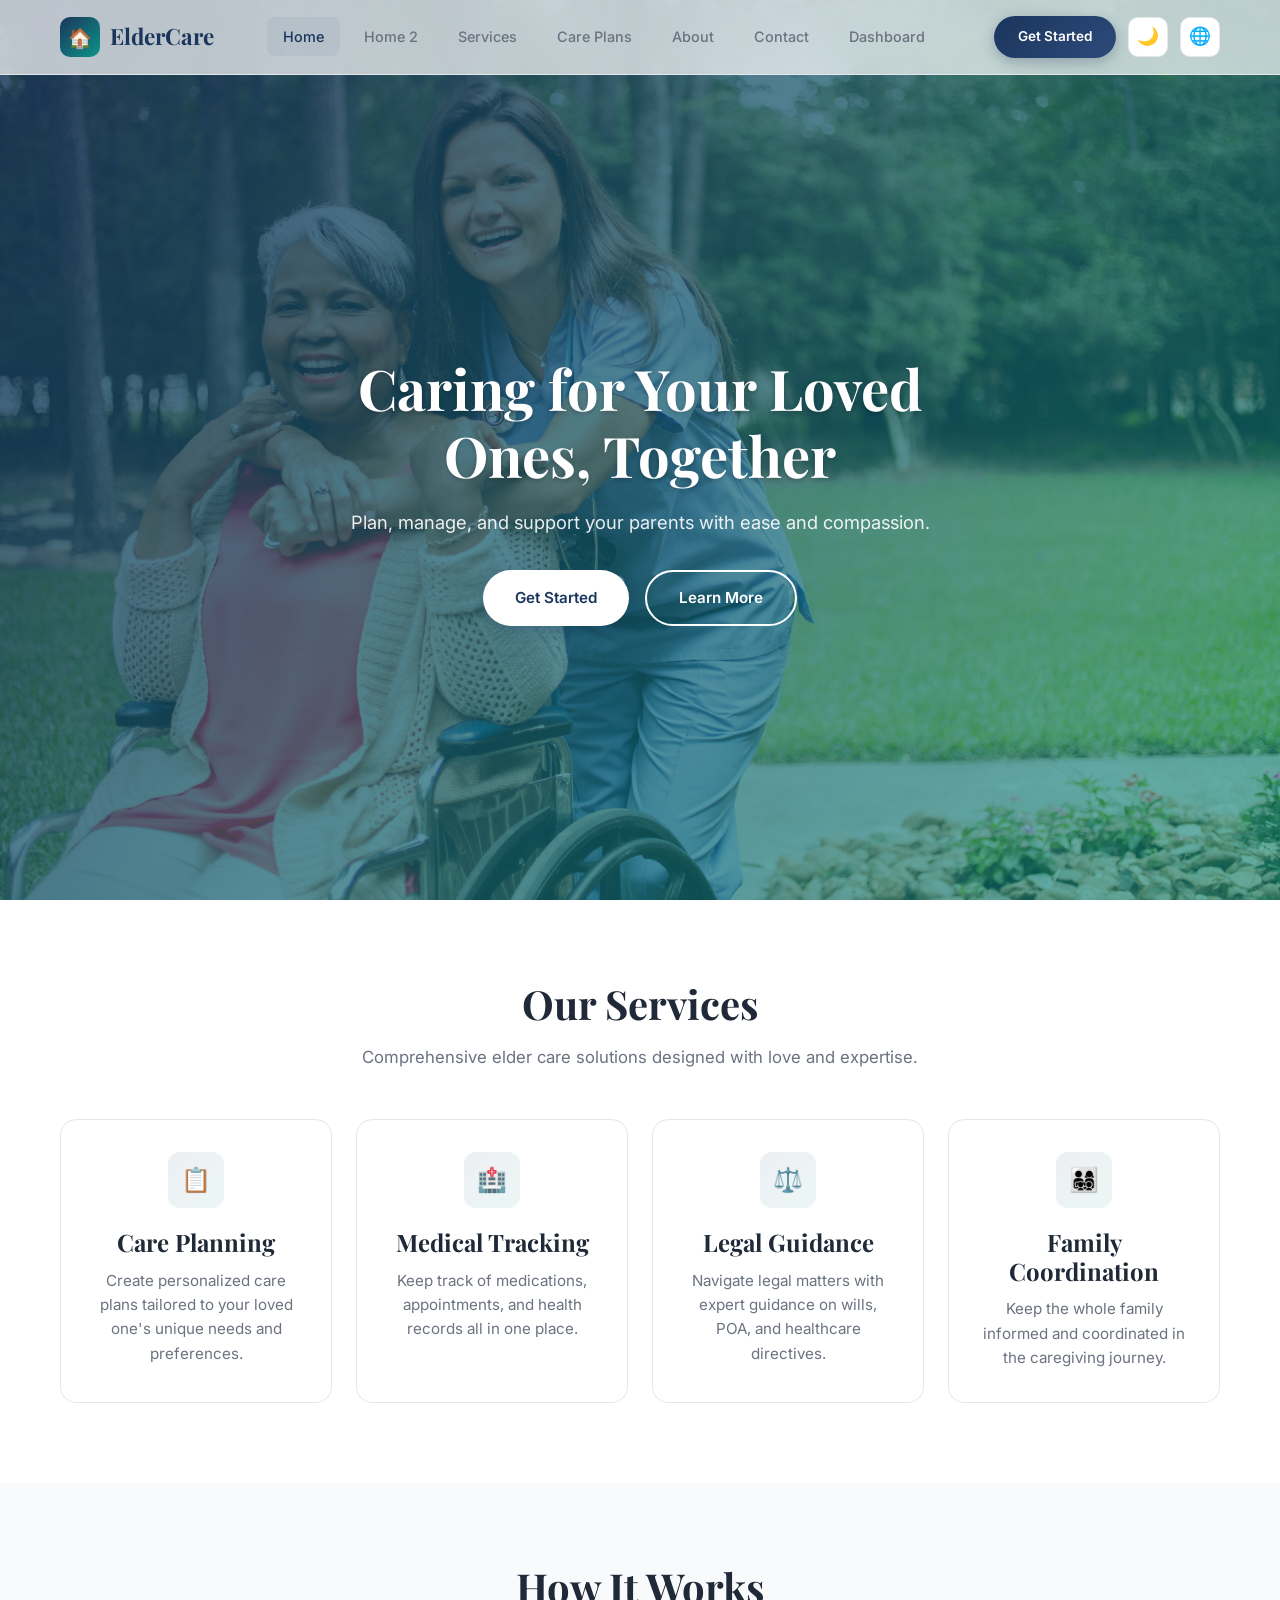
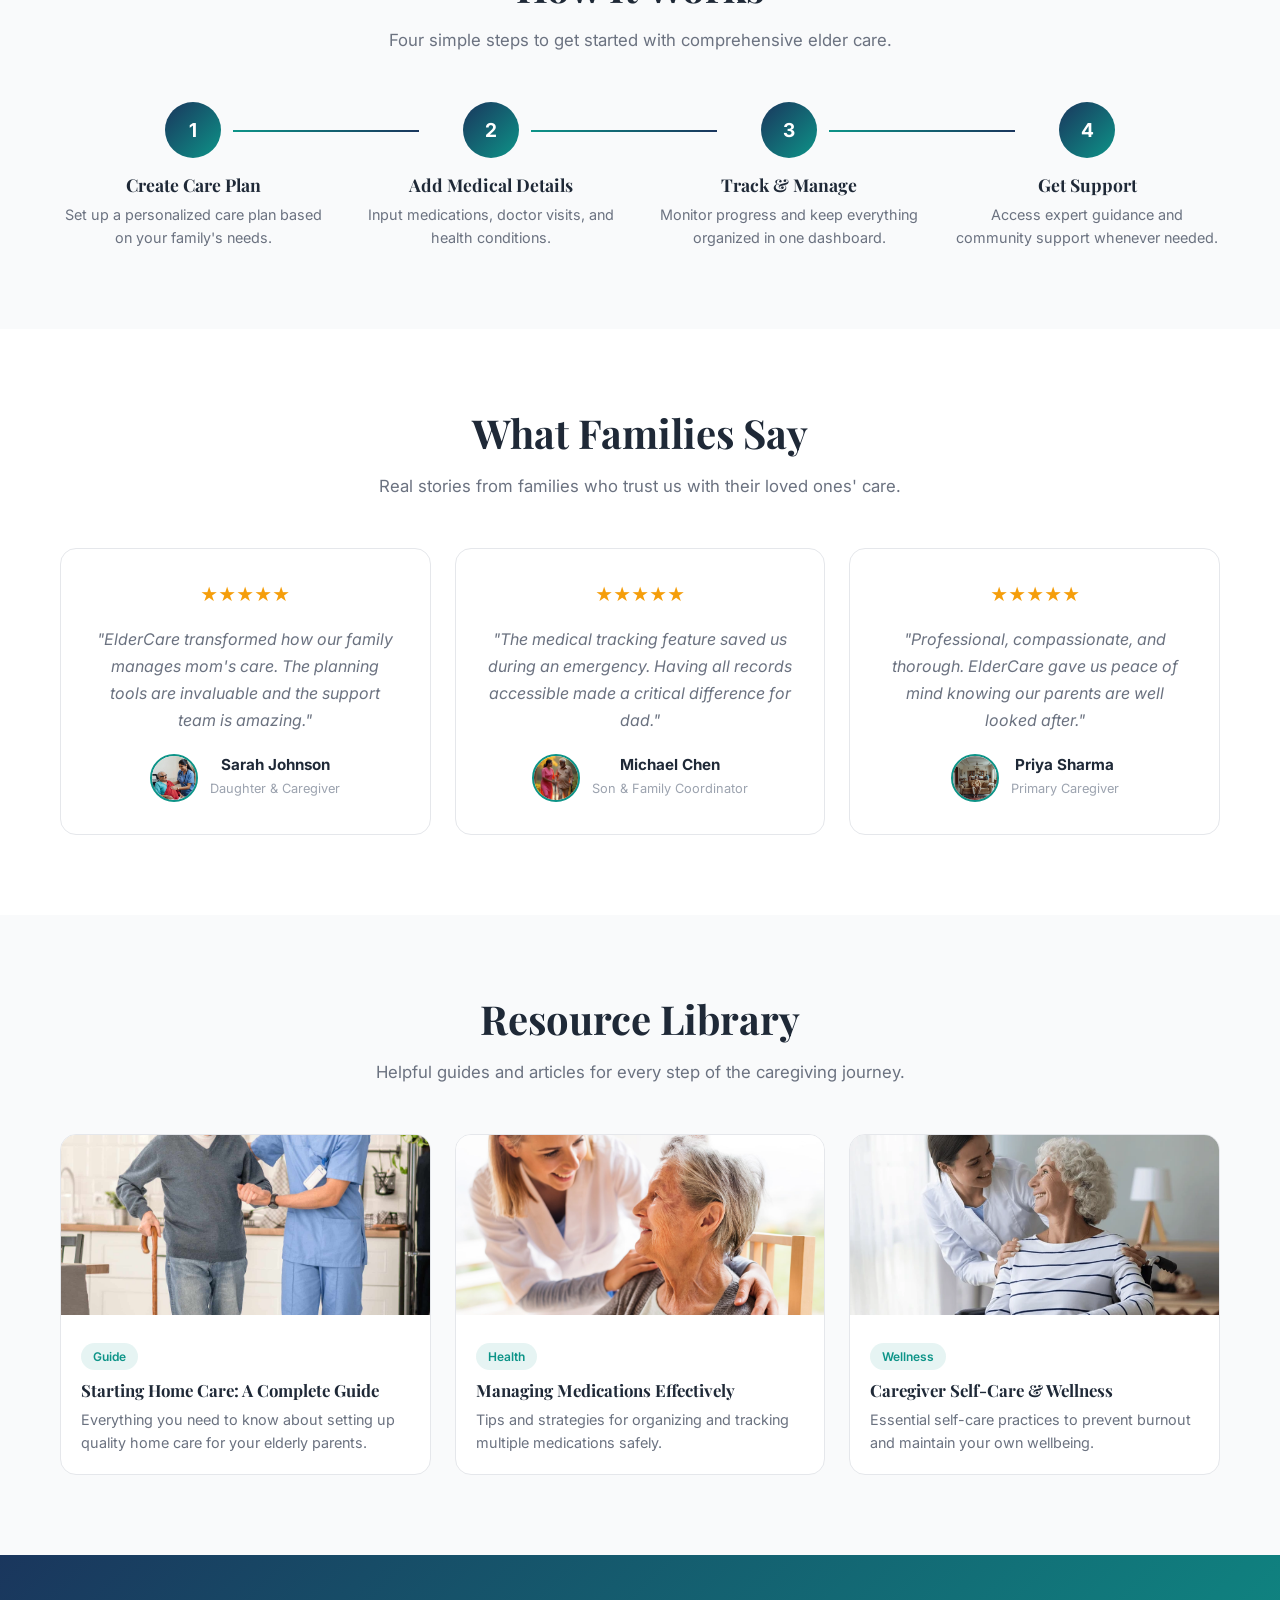
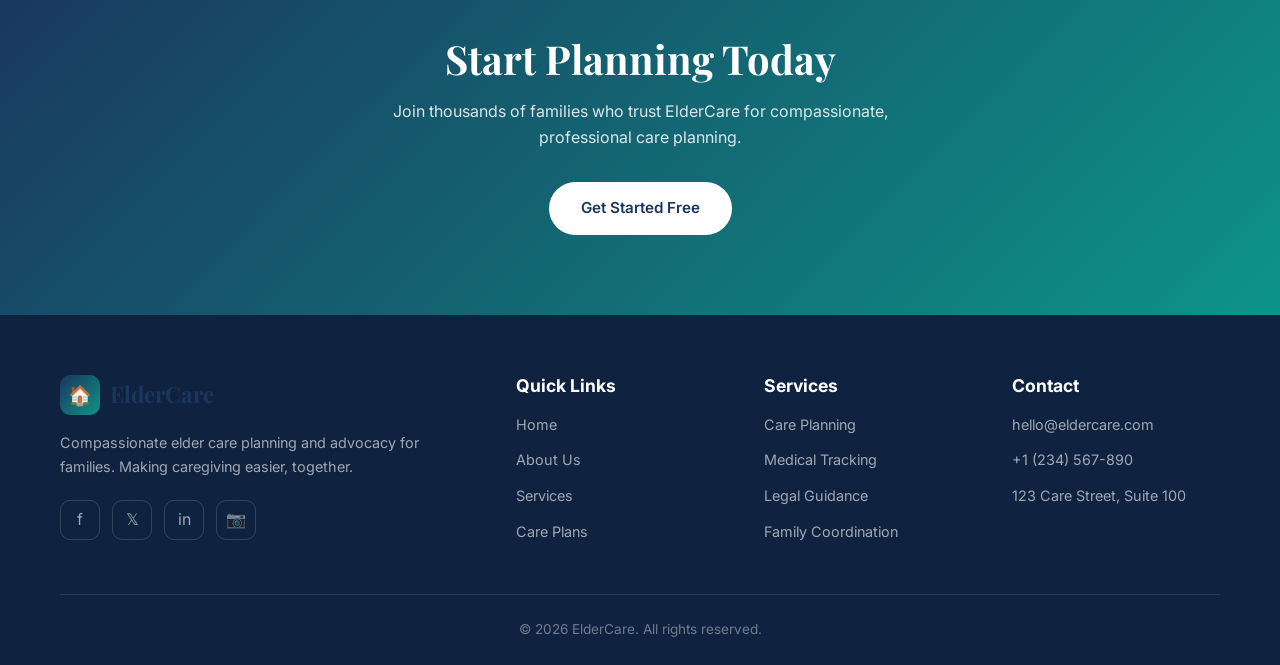
==== index.html @ c00abb9f "first commit" ====
<!DOCTYPE html>
<html lang="en" data-theme="light" dir="ltr">
<head>
  <meta charset="UTF-8">
  <meta name="viewport" content="width=device-width, initial-scale=1.0">
  <meta name="description" content="Elder Care Planning & Advocacy Service - Plan, manage, and support your parents with ease and compassion.">
  <title>Elder Care - Home</title>
  <link rel="stylesheet" href="styles.css">
  <link rel="icon" type="image/png" href="favicon.png">
</head>
<body>

  <!-- HEADER -->
  <header class="header" id="header">
    <div class="container">
      <a href="index.html" class="logo">
        <div class="logo-icon">🏠</div>
        ElderCare
      </a>
      <nav class="nav" id="nav">
        <a href="index.html" class="active">Home</a>
        <a href="home2.html">Home 2</a>
        <a href="services.html">Services</a>
        <a href="care-plans.html">Care Plans</a>
        <a href="about.html">About</a>
        <a href="contact.html">Contact</a>
        <a href="dashboard.html">Dashboard</a>
        <div class="mobile-cta" style="display:none;">
          <a href="register.html" class="btn btn-primary">Get Started</a>
        </div>
        <div class="nav-actions-mobile">
          <button class="icon-btn dark-toggle" title="Toggle Dark Mode">🌙</button>
          <button class="icon-btn rtl-toggle" title="Toggle RTL">🌐</button>
        </div>
      </nav>
      <div class="header-actions">
        <div class="header-cta">
          <a href="register.html" class="btn btn-primary">Get Started</a>
        </div>
        <button class="icon-btn dark-toggle" title="Toggle Dark Mode">🌙</button>
        <button class="icon-btn rtl-toggle" title="Toggle RTL">🌐</button>
        <div class="hamburger" id="hamburger">
          <span></span><span></span><span></span>
        </div>
      </div>
    </div>
  </header>

  <!-- HERO -->
  <section class="hero" id="hero">
    <div class="hero-bg">
      <img src="IMG/GettyImages-603163766.jpg" alt="Elder care moment">
    </div>
    <div class="hero-overlay"></div>
    <div class="hero-content">
      <h1 class="animate">Caring for Your Loved Ones, Together</h1>
      <p class="animate">Plan, manage, and support your parents with ease and compassion.</p>
      <div class="btn-group animate">
        <a href="register.html" class="btn btn-primary" style="background:#fff;color:var(--primary);">Get Started</a>
        <a href="services.html" class="btn btn-secondary" style="border-color:#fff;color:#fff;">Learn More</a>
      </div>
    </div>
  </section>

  <!-- SERVICES PREVIEW -->
  <section class="section" id="services-preview">
    <div class="container">
      <h2 class="section-title animate">Our Services</h2>
      <p class="section-subtitle animate">Comprehensive elder care solutions designed with love and expertise.</p>
      <div class="grid-4">
        <div class="card animate">
          <div class="card-icon">📋</div>
          <h3>Care Planning</h3>
          <p>Create personalized care plans tailored to your loved one's unique needs and preferences.</p>
        </div>
        <div class="card animate">
          <div class="card-icon">🏥</div>
          <h3>Medical Tracking</h3>
          <p>Keep track of medications, appointments, and health records all in one place.</p>
        </div>
        <div class="card animate">
          <div class="card-icon">⚖️</div>
          <h3>Legal Guidance</h3>
          <p>Navigate legal matters with expert guidance on wills, POA, and healthcare directives.</p>
        </div>
        <div class="card animate">
          <div class="card-icon">👨‍👩‍👧‍👦</div>
          <h3>Family Coordination</h3>
          <p>Keep the whole family informed and coordinated in the caregiving journey.</p>
        </div>
      </div>
    </div>
  </section>

  <!-- HOW IT WORKS -->
  <section class="section" style="background:var(--bg-alt);" id="how-it-works">
    <div class="container">
      <h2 class="section-title animate">How It Works</h2>
      <p class="section-subtitle animate">Four simple steps to get started with comprehensive elder care.</p>
      <div class="steps">
        <div class="step animate">
          <h3>Create Care Plan</h3>
          <p>Set up a personalized care plan based on your family's needs.</p>
        </div>
        <div class="step animate">
          <h3>Add Medical Details</h3>
          <p>Input medications, doctor visits, and health conditions.</p>
        </div>
        <div class="step animate">
          <h3>Track & Manage</h3>
          <p>Monitor progress and keep everything organized in one dashboard.</p>
        </div>
        <div class="step animate">
          <h3>Get Support</h3>
          <p>Access expert guidance and community support whenever needed.</p>
        </div>
      </div>
    </div>
  </section>

  <!-- TESTIMONIALS -->
  <section class="section" id="testimonials">
    <div class="container">
      <h2 class="section-title animate">What Families Say</h2>
      <p class="section-subtitle animate">Real stories from families who trust us with their loved ones' care.</p>
      <div class="grid-3">
        <div class="testimonial-card animate">
          <div class="stars">★★★★★</div>
          <blockquote>"ElderCare transformed how our family manages mom's care. The planning tools are invaluable and the support team is amazing."</blockquote>
          <div class="author">
            <img src="IMG/WhatsApp Image 2026-03-31 at 3.11.33 PM (1).jpeg" alt="Sarah" class="avatar">
            <div class="author-info">
              <h4>Sarah Johnson</h4>
              <span>Daughter & Caregiver</span>
            </div>
          </div>
        </div>
        <div class="testimonial-card animate">
          <div class="stars">★★★★★</div>
          <blockquote>"The medical tracking feature saved us during an emergency. Having all records accessible made a critical difference for dad."</blockquote>
          <div class="author">
            <img src="IMG/WhatsApp Image 2026-03-31 at 3.11.34 PM.jpeg" alt="Michael" class="avatar">
            <div class="author-info">
              <h4>Michael Chen</h4>
              <span>Son & Family Coordinator</span>
            </div>
          </div>
        </div>
        <div class="testimonial-card animate">
          <div class="stars">★★★★★</div>
          <blockquote>"Professional, compassionate, and thorough. ElderCare gave us peace of mind knowing our parents are well looked after."</blockquote>
          <div class="author">
            <img src="IMG/WhatsApp Image 2026-03-31 at 3.11.34 PM (1).jpeg" alt="Priya" class="avatar">
            <div class="author-info">
              <h4>Priya Sharma</h4>
              <span>Primary Caregiver</span>
            </div>
          </div>
        </div>
      </div>
    </div>
  </section>

  <!-- RESOURCE LIBRARY -->
  <section class="section" style="background:var(--bg-alt);" id="resources">
    <div class="container">
      <h2 class="section-title animate">Resource Library</h2>
      <p class="section-subtitle animate">Helpful guides and articles for every step of the caregiving journey.</p>
      <div class="grid-3">
        <div class="resource-card animate">
          <img src="IMG/elder-care-at-home-scaled.jpeg" alt="Home care guide">
          <div class="resource-body">
            <span class="tag">Guide</span>
            <h3>Starting Home Care: A Complete Guide</h3>
            <p>Everything you need to know about setting up quality home care for your elderly parents.</p>
          </div>
        </div>
        <div class="resource-card animate">
          <img src="IMG/HomeCareElderly2.jpg" alt="Medical management">
          <div class="resource-body">
            <span class="tag">Health</span>
            <h3>Managing Medications Effectively</h3>
            <p>Tips and strategies for organizing and tracking multiple medications safely.</p>
          </div>
        </div>
        <div class="resource-card animate">
          <img src="IMG/happy-female-nurse-caregiver-talk-600nw-1681152994.webp" alt="Caregiver wellness">
          <div class="resource-body">
            <span class="tag">Wellness</span>
            <h3>Caregiver Self-Care & Wellness</h3>
            <p>Essential self-care practices to prevent burnout and maintain your own wellbeing.</p>
          </div>
        </div>
      </div>
    </div>
  </section>

  <!-- CTA -->
  <section class="cta-section" id="cta">
    <div class="container">
      <h2 class="animate">Start Planning Today</h2>
      <p class="animate">Join thousands of families who trust ElderCare for compassionate, professional care planning.</p>
      <a href="register.html" class="btn animate">Get Started Free</a>
    </div>
  </section>

  <!-- FOOTER -->
  <footer class="footer">
    <div class="container">
      <div class="footer-grid">
        <div>
          <div class="logo" style="margin-bottom:16px;">
            <div class="logo-icon">🏠</div>
            ElderCare
          </div>
          <p>Compassionate elder care planning and advocacy for families. Making caregiving easier, together.</p>
          <div class="footer-social" style="margin-top:20px;">
            <a href="#" title="Facebook">f</a>
            <a href="#" title="Twitter">𝕏</a>
            <a href="#" title="LinkedIn">in</a>
            <a href="#" title="Instagram">📷</a>
          </div>
        </div>
        <div>
          <h3>Quick Links</h3>
          <ul class="footer-links">
            <li><a href="index.html">Home</a></li>
            <li><a href="about.html">About Us</a></li>
            <li><a href="services.html">Services</a></li>
            <li><a href="care-plans.html">Care Plans</a></li>
          </ul>
        </div>
        <div>
          <h3>Services</h3>
          <ul class="footer-links">
            <li><a href="#">Care Planning</a></li>
            <li><a href="#">Medical Tracking</a></li>
            <li><a href="#">Legal Guidance</a></li>
            <li><a href="#">Family Coordination</a></li>
          </ul>
        </div>
        <div>
          <h3>Contact</h3>
          <ul class="footer-links">
            <li><a href="mailto:hello@eldercare.com">hello@eldercare.com</a></li>
            <li><a href="tel:+1234567890">+1 (234) 567-890</a></li>
            <li><a href="#">123 Care Street, Suite 100</a></li>
          </ul>
        </div>
      </div>
      <div class="footer-bottom">
        &copy; 2026 ElderCare. All rights reserved.
      </div>
    </div>
  </footer>

  <script src="app.js"></script>
</body>
</html>
---- styles.css ----
/* ===== ELDER CARE - DESIGN SYSTEM ===== */
@import url('https://fonts.googleapis.com/css2?family=Inter:wght@300;400;500;600;700;800&family=Playfair+Display:wght@400;500;600;700&display=swap');

:root {
  --primary: #1A365D;
  --primary-light: #2D4A7A;
  --primary-dark: #0F2340;
  --secondary: #0D9488;
  --secondary-light: #14B8A6;
  --secondary-dark: #0F766E;
  --accent: #F59E0B;
  --bg: #FFFFFF;
  --bg-alt: #F9FAFB;
  --bg-card: #FFFFFF;
  --bg-card-hover: #F3F4F6;
  --text: #1F2937;
  --text-secondary: #6B7280;
  --text-muted: #9CA3AF;
  --border: #E5E7EB;
  --shadow: 0 4px 6px -1px rgba(0,0,0,.07), 0 2px 4px -2px rgba(0,0,0,.05);
  --shadow-lg: 0 10px 15px -3px rgba(0,0,0,.08), 0 4px 6px -4px rgba(0,0,0,.05);
  --shadow-xl: 0 20px 25px -5px rgba(0,0,0,.1), 0 8px 10px -6px rgba(0,0,0,.08);
  --radius: 12px;
  --radius-lg: 16px;
  --radius-xl: 24px;
  --transition: .3s cubic-bezier(.4,0,.2,1);
  --font: 'Inter', sans-serif;
  --font-display: 'Playfair Display', serif;
  --glass: rgba(255,255,255,.7);
  --glass-border: rgba(255,255,255,.3);
}

[data-theme="dark"] {
  --bg: #0F172A;
  --bg-alt: #111827;
  --bg-card: #1F2937;
  --bg-card-hover: #374151;
  --text: #E5E7EB;
  --text-secondary: #9CA3AF;
  --text-muted: #6B7280;
  --border: #374151;
  --shadow: 0 4px 6px -1px rgba(0,0,0,.3);
  --shadow-lg: 0 10px 15px -3px rgba(0,0,0,.4);
  --shadow-xl: 0 20px 25px -5px rgba(0,0,0,.5);
  --glass: rgba(15,23,42,.7);
  --glass-border: rgba(55,65,81,.5);
}

*, *::before, *::after { margin:0; padding:0; box-sizing:border-box; }
html, body { overflow-x:hidden; width:100%; position:relative; }
body { font-family:var(--font); background:var(--bg); color:var(--text); line-height:1.6; transition:background var(--transition), color var(--transition); }

/* ===== TYPOGRAPHY ===== */
h1,h2,h3,h4,h5,h6 { font-family:var(--font-display); font-weight:700; line-height:1.2; color:var(--text); }
h1 { font-size:clamp(2rem,5vw,3.5rem); }
h2 { font-size:clamp(1.5rem,3.5vw,2.5rem); }
h3 { font-size:clamp(1.2rem,2.5vw,1.5rem); }
p { color:var(--text-secondary); }
a { text-decoration:none; color:inherit; transition:color var(--transition); }

/* ===== UTILITY ===== */
.container { max-width:1200px; margin:0 auto; padding:0 20px; }
.section { padding:80px 0; }
.section-title { text-align:center; margin-bottom:16px; }
.section-subtitle { text-align:center; color:var(--text-secondary); max-width:600px; margin:0 auto 48px; font-size:1.05rem; }
.text-center { text-align:center; }
.text-gradient { background:linear-gradient(135deg,var(--primary),var(--secondary)); -webkit-background-clip:text; -webkit-text-fill-color:transparent; background-clip:text; }

/* ===== BUTTONS ===== */
.btn { display:inline-flex; align-items:center; justify-content:center; gap:8px; padding:14px 32px; border-radius:50px; font-family:var(--font); font-size:.95rem; font-weight:600; border:none; cursor:pointer; transition:all var(--transition); text-decoration:none; }
.btn-primary { background:linear-gradient(135deg,var(--primary),var(--primary-light)); color:#fff; box-shadow:0 4px 14px rgba(26,54,93,.3); }
.btn-primary:hover { transform:translateY(-2px); box-shadow:0 6px 20px rgba(26,54,93,.4); }
.btn-secondary { background:transparent; color:var(--primary); border:2px solid var(--primary); }
[data-theme="dark"] .btn-secondary { color:var(--secondary-light); border-color:var(--secondary-light); }
.btn-secondary:hover { background:var(--primary); color:#fff; }
[data-theme="dark"] .btn-secondary:hover { background:var(--secondary); border-color:var(--secondary); }
.btn-teal { background:linear-gradient(135deg,var(--secondary),var(--secondary-light)); color:#fff; box-shadow:0 4px 14px rgba(13,148,136,.3); }
.btn-teal:hover { transform:translateY(-2px); box-shadow:0 6px 20px rgba(13,148,136,.4); }
.btn-group { display:flex; gap:16px; flex-wrap:wrap; justify-content:center; }
.btn-full { width:100%; }

/* ===== HEADER ===== */
.header { position:fixed; top:0; left:0; right:0; z-index:1000; padding:16px 0; transition:all var(--transition); backdrop-filter:blur(20px); background:var(--glass); border-bottom:1px solid var(--border); }
.header.scrolled { padding:10px 0; box-shadow:var(--shadow); }
.header .container { display:flex; align-items:center; justify-content:space-between; }
.logo { display:flex; align-items:center; gap:10px; font-family:var(--font-display); font-size:1.4rem; font-weight:700; color:var(--primary); }
[data-theme="dark"] .logo { color:var(--secondary-light); }
.logo-icon { width:40px; height:40px; background:linear-gradient(135deg,var(--primary),var(--secondary)); border-radius:10px; display:flex; align-items:center; justify-content:center; color:#fff; font-size:1.2rem; }
.nav { display:flex; align-items:center; gap:8px; }
.nav a { padding:8px 16px; border-radius:8px; font-size:.9rem; font-weight:500; color:var(--text-secondary); transition:all var(--transition); }
.nav a:hover, .nav a.active { color:var(--primary); background:rgba(26,54,93,.06); }
[data-theme="dark"] .nav a:hover, [data-theme="dark"] .nav a.active { color:var(--secondary-light); background:rgba(13,148,136,.1); }
.header-actions { display:flex; align-items:center; gap:12px; }
.header-cta { display:flex; gap:10px; }
.header-cta .btn { padding:10px 24px; font-size:.85rem; }
.icon-btn { width:40px; height:40px; border-radius:10px; border:1px solid var(--border); background:var(--bg-card); display:flex; align-items:center; justify-content:center; cursor:pointer; transition:all var(--transition); color:var(--text-secondary); font-size:1.1rem; }
.icon-btn:hover { border-color:var(--secondary); color:var(--secondary); transform:scale(1.05); }
.nav-actions-mobile { display:none; }
.hamburger { display:none; flex-direction:column; gap:5px; cursor:pointer; padding:8px; }
.hamburger span { width:24px; height:2px; background:var(--text); border-radius:2px; transition:all var(--transition); }
.hamburger.active span:nth-child(1) { transform:rotate(45deg) translate(5px,5px); }
.hamburger.active span:nth-child(2) { opacity:0; }
.hamburger.active span:nth-child(3) { transform:rotate(-45deg) translate(5px,-5px); }

/* ===== HERO ===== */
.hero { min-height:100vh; display:flex; align-items:center; position:relative; overflow:hidden; padding-top:80px; }
.hero-bg { position:absolute; inset:0; z-index:0; }
.hero-bg img { width:100%; height:100%; object-fit:cover; }
.hero-overlay { position:absolute; inset:0; background:linear-gradient(135deg,rgba(26,54,93,.85),rgba(13,148,136,.6)); z-index:1; }
.hero-content { position:relative; z-index:2; text-align:center; max-width:750px; margin:0 auto; padding:40px 20px; }
.hero h1 { color:#fff; margin-bottom:20px; text-shadow:0 2px 4px rgba(0,0,0,.2); }
.hero p { color:rgba(255,255,255,.9); font-size:1.15rem; margin-bottom:32px; }
.hero-split { display:grid; grid-template-columns:1fr 1fr; gap:60px; align-items:center; }
.hero-split .hero-text { text-align:left; }
.hero-split .hero-text h1 { color:#fff; }
.hero-split .hero-text p { color:rgba(255,255,255,.85); }
.hero-image { position:relative; }
.hero-image img { width:100%; border-radius:var(--radius-xl); box-shadow:var(--shadow-xl); }
.hero-image::after { content:''; position:absolute; inset:-10px; border:2px solid rgba(255,255,255,.2); border-radius:calc(var(--radius-xl) + 10px); }

/* ===== CARDS ===== */
.card { background:var(--bg-card); border:1px solid var(--border); border-radius:var(--radius-lg); padding:32px; transition:all var(--transition); }
.card:hover { transform:translateY(-4px); box-shadow:var(--shadow-lg); border-color:var(--secondary); }
.card-icon { width:56px; height:56px; border-radius:var(--radius); background:linear-gradient(135deg,rgba(26,54,93,.08),rgba(13,148,136,.08)); display:flex; align-items:center; justify-content:center; margin:0 auto 20px; color:var(--secondary); font-size:1.5rem; }
[data-theme="dark"] .card-icon { background:linear-gradient(135deg,rgba(26,54,93,.3),rgba(13,148,136,.3)); }
.card h3 { margin-bottom:12px; text-align:center; }
.card p { text-align:center; font-size:.95rem; }
.grid-2 { display:grid; grid-template-columns:repeat(2,1fr); gap:24px; }
.grid-3 { display:grid; grid-template-columns:repeat(3,1fr); gap:24px; }
.grid-4 { display:grid; grid-template-columns:repeat(4,1fr); gap:24px; }

/* ===== STEPS ===== */
.steps { display:grid; grid-template-columns:repeat(4,1fr); gap:32px; counter-reset:step; }
.step { text-align:center; position:relative; }
.step::before { counter-increment:step; content:counter(step); width:56px; height:56px; border-radius:50%; background:linear-gradient(135deg,var(--primary),var(--secondary)); color:#fff; display:flex; align-items:center; justify-content:center; font-size:1.2rem; font-weight:700; margin:0 auto 16px; }
.step h3 { margin-bottom:8px; font-size:1.1rem; }
.step p { font-size:.9rem; }
.step:not(:last-child)::after { content:''; position:absolute; top:28px; left:calc(50% + 40px); width:calc(100% - 80px); height:2px; background:linear-gradient(90deg,var(--secondary),var(--primary)); }

/* ===== TESTIMONIALS ===== */
.testimonial-card { background:var(--bg-card); border:1px solid var(--border); border-radius:var(--radius-lg); padding:32px; text-align:center; transition:all var(--transition); }
.testimonial-card:hover { transform:translateY(-4px); box-shadow:var(--shadow-lg); }
.testimonial-card .stars { color:var(--accent); font-size:1.1rem; margin-bottom:16px; }
.testimonial-card blockquote { font-style:italic; color:var(--text-secondary); margin-bottom:20px; font-size:1rem; line-height:1.7; }
.testimonial-card .author { display:flex; align-items:center; justify-content:center; gap:12px; }
.testimonial-card .avatar { width:48px; height:48px; border-radius:50%; object-fit:cover; border:2px solid var(--secondary); }
.testimonial-card .author-info h4 { font-size:.95rem; font-family:var(--font); }
.testimonial-card .author-info span { font-size:.8rem; color:var(--text-muted); }

/* ===== STATS ===== */
.stats-section { background:linear-gradient(135deg,var(--primary),var(--primary-dark)); padding:60px 0; }
.stats-grid { display:grid; grid-template-columns:repeat(3,1fr); gap:40px; text-align:center; }
.stat h2 { color:#fff; font-size:2.5rem; font-family:var(--font); }
.stat p { color:rgba(255,255,255,.8); font-size:.95rem; }

/* ===== CTA SECTION ===== */
.cta-section { background:linear-gradient(135deg,var(--primary),var(--secondary)); padding:80px 0; text-align:center; }
.cta-section h2 { color:#fff; margin-bottom:16px; }
.cta-section p { color:rgba(255,255,255,.85); max-width:500px; margin:0 auto 32px; }
.cta-section .btn { background:#fff; color:var(--primary); }
.cta-section .btn:hover { transform:translateY(-2px); box-shadow:0 8px 25px rgba(0,0,0,.2); }

/* ===== PRICING CARDS ===== */
.pricing-card { background:var(--bg-card); border:1px solid var(--border); border-radius:var(--radius-lg); padding:40px 32px; text-align:center; transition:all var(--transition); position:relative; overflow:hidden; }
.pricing-card.featured { border-color:var(--secondary); transform:scale(1.05); }
.pricing-card.featured::before { content:'POPULAR'; position:absolute; top:16px; right:-30px; background:var(--secondary); color:#fff; padding:4px 40px; font-size:.75rem; font-weight:700; transform:rotate(45deg); }
.pricing-card:hover { transform:translateY(-4px); box-shadow:var(--shadow-xl); }
.pricing-card.featured:hover { transform:scale(1.05) translateY(-4px); }
.pricing-card h3 { margin-bottom:8px; }
.pricing-card .price { font-size:2.5rem; font-weight:800; color:var(--primary); margin:16px 0; font-family:var(--font); }
[data-theme="dark"] .pricing-card .price { color:var(--secondary-light); }
.pricing-card .price span { font-size:1rem; font-weight:400; color:var(--text-muted); }
.pricing-card ul { list-style:none; margin:24px 0; text-align:left; }
.pricing-card ul li { padding:10px 0; border-bottom:1px solid var(--border); color:var(--text-secondary); font-size:.95rem; display:flex; align-items:center; gap:10px; }
.pricing-card ul li::before { content:'✓'; color:var(--secondary); font-weight:700; }

/* ===== FORMS ===== */
.form-group { margin-bottom:20px; }
.form-group label { display:block; margin-bottom:6px; font-weight:500; font-size:.9rem; color:var(--text); }
.form-control { width:100%; padding:14px 16px; border:1px solid var(--border); border-radius:var(--radius); background:var(--bg-alt); color:var(--text); font-family:var(--font); font-size:.95rem; transition:all var(--transition); outline:none; }
.form-control:focus { border-color:var(--secondary); box-shadow:0 0 0 3px rgba(13,148,136,.15); }
.form-control::placeholder { color:var(--text-muted); }
textarea.form-control { resize:vertical; min-height:120px; }
.password-wrap { position:relative; }
.password-wrap .form-control { padding-right:48px; }
.password-toggle { position:absolute; right:14px; top:50%; transform:translateY(-50%); cursor:pointer; color:var(--text-muted); font-size:1.1rem; background:none; border:none; }
.form-row { display:flex; justify-content:space-between; align-items:center; margin-bottom:20px; font-size:.9rem; }
.form-row a { color:var(--secondary); font-weight:500; }
.form-row a:hover { text-decoration:underline; }
.checkbox-wrap { display:flex; align-items:center; gap:8px; }
.checkbox-wrap input { accent-color:var(--secondary); }
.divider { display:flex; align-items:center; gap:16px; margin:24px 0; color:var(--text-muted); font-size:.85rem; }
.divider::before, .divider::after { content:''; flex:1; height:1px; background:var(--border); }
.social-btns { display:flex; gap:12px; }
.social-btn { flex:1; display:flex; align-items:center; justify-content:center; gap:10px; padding:12px; border:1px solid var(--border); border-radius:var(--radius); background:var(--bg-card); color:var(--text); font-weight:500; font-size:.9rem; cursor:pointer; transition:all var(--transition); }
.social-btn:hover { border-color:var(--secondary); background:var(--bg-card-hover); }
.social-btn svg { width:20px; height:20px; }

/* ===== AUTH PAGES ===== */
.auth-page { min-height:100vh; display:flex; align-items:center; justify-content:center; background:var(--bg-alt); padding:20px; }
.auth-card { background:var(--bg-card); border:1px solid var(--border); border-radius:var(--radius-xl); padding:48px 40px; width:100%; max-width:440px; box-shadow:var(--shadow-xl); }
.auth-logo { text-align:center; margin-bottom:32px; }
.auth-logo .logo-icon { width:56px; height:56px; margin:0 auto 12px; font-size:1.5rem; }
.auth-logo h2 { font-size:1.3rem; }
.auth-footer { text-align:center; margin-top:24px; font-size:.9rem; color:var(--text-secondary); }
.auth-footer a { color:var(--secondary); font-weight:600; }

/* ===== DASHBOARD ===== */
.dashboard { display:flex; min-height:100vh; }
.sidebar { width:260px; background:var(--bg-card); border-right:1px solid var(--border); padding:24px 0; display:flex; flex-direction:column; position:fixed; top:0; left:0; bottom:0; z-index:100; transition:all var(--transition); }
.sidebar-logo { padding:0 24px 24px; border-bottom:1px solid var(--border); margin-bottom:8px; }
.sidebar-nav { flex:1; padding:8px 12px; }
.sidebar-nav a { display:flex; align-items:center; gap:12px; padding:12px 16px; border-radius:var(--radius); color:var(--text-secondary); font-size:.9rem; font-weight:500; transition:all var(--transition); margin-bottom:4px; }
.sidebar-nav a:hover, .sidebar-nav a.active { background:linear-gradient(135deg,rgba(26,54,93,.08),rgba(13,148,136,.08)); color:var(--primary); }
[data-theme="dark"] .sidebar-nav a:hover, [data-theme="dark"] .sidebar-nav a.active { color:var(--secondary-light); background:rgba(13,148,136,.1); }
.sidebar-nav a .nav-icon { font-size:1.2rem; width:24px; text-align:center; }
.sidebar-nav .logout { color:#EF4444; margin-top:auto; }
.sidebar-nav .logout:hover { background:rgba(239,68,68,.08); color:#DC2626; }
.dash-main { flex:1; margin-left:260px; background:var(--bg-alt); }
.topbar { background:var(--bg-card); border-bottom:1px solid var(--border); padding:16px 32px; display:flex; justify-content:space-between; align-items:center; position:sticky; top:0; z-index:50; }
.topbar h2 { font-size:1.2rem; font-family:var(--font); font-weight:600; }
.topbar-actions { display:flex; align-items:center; gap:16px; }
.dash-content { padding:32px; }
.dash-cards { display:grid; grid-template-columns:repeat(3,1fr); gap:24px; margin-bottom:32px; }
.dash-card { background:var(--bg-card); border:1px solid var(--border); border-radius:var(--radius-lg); padding:24px; transition:all var(--transition); }
.dash-card:hover { box-shadow:var(--shadow-lg); }
.dash-card .card-label { font-size:.85rem; color:var(--text-muted); font-weight:500; margin-bottom:8px; }
.dash-card .card-value { font-size:2rem; font-weight:700; color:var(--primary); font-family:var(--font); }
[data-theme="dark"] .dash-card .card-value { color:var(--secondary-light); }
.dash-card .card-change { font-size:.8rem; color:var(--secondary); margin-top:4px; }
.dash-section { background:var(--bg-card); border:1px solid var(--border); border-radius:var(--radius-lg); padding:24px; margin-bottom:24px; }
.dash-section h3 { font-size:1.1rem; font-family:var(--font); font-weight:600; margin-bottom:16px; padding-bottom:12px; border-bottom:1px solid var(--border); }
.activity-item { display:flex; align-items:center; gap:16px; padding:12px 0; border-bottom:1px solid var(--border); }
.activity-item:last-child { border-bottom:none; }
.activity-dot { width:10px; height:10px; border-radius:50%; background:var(--secondary); flex-shrink:0; }
.activity-dot.warning { background:var(--accent); }
.activity-dot.info { background:var(--primary); }
.activity-text { flex:1; }
.activity-text p { font-size:.9rem; color:var(--text); }
.activity-text span { font-size:.8rem; color:var(--text-muted); }

/* ===== FOOTER ===== */
.footer { background:var(--primary-dark); padding:60px 0 24px; color:rgba(255,255,255,.8); }
.footer-grid { display:grid; grid-template-columns:2fr 1fr 1fr 1fr; gap:40px; margin-bottom:40px; }
.footer h3 { color:#fff; font-size:1.1rem; margin-bottom:16px; font-family:var(--font); }
.footer p { font-size:.9rem; line-height:1.7; color:rgba(255,255,255,.6); }
.footer-links { list-style:none; }
.footer-links li { margin-bottom:10px; }
.footer-links a { color:rgba(255,255,255,.6); font-size:.9rem; transition:color var(--transition); }
.footer-links a:hover { color:var(--secondary-light); }
.footer-social { display:flex; gap:12px; }
.footer-social a { width:40px; height:40px; border-radius:10px; border:1px solid rgba(255,255,255,.15); display:flex; align-items:center; justify-content:center; color:rgba(255,255,255,.6); transition:all var(--transition); }
.footer-social a:hover { background:var(--secondary); border-color:var(--secondary); color:#fff; }
.footer-bottom { border-top:1px solid rgba(255,255,255,.1); padding-top:24px; text-align:center; font-size:.85rem; color:rgba(255,255,255,.4); }

/* ===== ANIMATIONS ===== */
.animate { opacity:0; transform:translateY(30px); transition:opacity .6s ease, transform .6s ease; }
.animate.fade-left { transform:translateX(-30px); }
.animate.fade-right { transform:translateX(30px); }
.animate.scale-in { transform:scale(.9); }
.animate.visible { opacity:1; transform:translate(0) scale(1); }
@keyframes float { 0%,100%{transform:translateY(0)} 50%{transform:translateY(-10px)} }
@keyframes pulse { 0%,100%{opacity:1} 50%{opacity:.7} }
@keyframes slideDown { from{opacity:0;transform:translateY(-10px)} to{opacity:1;transform:translateY(0)} }

/* ===== RESOURCE CARDS ===== */
.resource-card { background:var(--bg-card); border:1px solid var(--border); border-radius:var(--radius-lg); overflow:hidden; transition:all var(--transition); }
.resource-card:hover { transform:translateY(-4px); box-shadow:var(--shadow-lg); }
.resource-card img { width:100%; height:180px; object-fit:cover; }
.resource-card .resource-body { padding:20px; }
.resource-card .tag { display:inline-block; padding:4px 12px; border-radius:50px; background:rgba(13,148,136,.1); color:var(--secondary); font-size:.75rem; font-weight:600; margin-bottom:10px; }
.resource-card h3 { font-size:1.05rem; margin-bottom:8px; }
.resource-card p { font-size:.9rem; }

/* ===== MOCK DASHBOARD ===== */
.mock-dashboard { background:var(--bg-card); border:1px solid var(--border); border-radius:var(--radius-xl); padding:24px; box-shadow:var(--shadow-xl); overflow:hidden; }
.mock-topbar { display:flex; justify-content:space-between; align-items:center; padding-bottom:16px; border-bottom:1px solid var(--border); margin-bottom:20px; }
.mock-cards { display:grid; grid-template-columns:repeat(3,1fr); gap:16px; margin-bottom:20px; }
.mock-card { background:var(--bg-alt); border-radius:var(--radius); padding:16px; text-align:center; }
.mock-card .mc-val { font-size:1.5rem; font-weight:700; color:var(--primary); }
[data-theme="dark"] .mock-card .mc-val { color:var(--secondary-light); }
.mock-chart { background:var(--bg-alt); border-radius:var(--radius); padding:20px; height:120px; display:flex; align-items:flex-end; gap:8px; }
.mock-bar { flex:1; background:linear-gradient(to top,var(--primary),var(--secondary)); border-radius:4px 4px 0 0; transition:height .5s ease; }

/* ===== VIDEO SECTION ===== */
.video-section { position:relative; border-radius:var(--radius-xl); overflow:hidden; cursor:pointer; }
.video-section img { width:100%; height:400px; object-fit:cover; }
.play-btn { position:absolute; top:50%; left:50%; transform:translate(-50%,-50%); width:80px; height:80px; border-radius:50%; background:rgba(255,255,255,.9); display:flex; align-items:center; justify-content:center; font-size:2rem; color:var(--primary); box-shadow:0 8px 32px rgba(0,0,0,.2); transition:all var(--transition); }
.play-btn:hover { transform:translate(-50%,-50%) scale(1.1); }

/* ===== CONTACT ===== */
.contact-grid { display:grid; grid-template-columns:1.2fr .8fr; gap:48px; }
.contact-info-card { background:linear-gradient(135deg,var(--primary),var(--primary-dark)); border-radius:var(--radius-lg); padding:40px; color:#fff; }
.contact-info-card h3 { color:#fff; margin-bottom:24px; }
.contact-item { display:flex; align-items:center; gap:16px; margin-bottom:20px; }
.contact-item .ci-icon { width:44px; height:44px; border-radius:10px; background:rgba(255,255,255,.15); display:flex; align-items:center; justify-content:center; font-size:1.2rem; }
.contact-item p { color:rgba(255,255,255,.85); font-size:.9rem; }
.map-placeholder { margin-top:24px; border-radius:var(--radius); overflow:hidden; height:180px; background:rgba(255,255,255,.1); display:flex; align-items:center; justify-content:center; font-size:.9rem; color:rgba(255,255,255,.5); }

/* Toast */
.toast { position:fixed; top:24px; right:24px; background:var(--secondary); color:#fff; padding:16px 24px; border-radius:var(--radius); box-shadow:var(--shadow-xl); z-index:9999; animation:slideDown .3s ease; font-weight:500; }
.toast.error { background:#EF4444; }

/* ===== PAGE HEADER ===== */
.page-header { background:linear-gradient(135deg,var(--primary),var(--primary-light)); padding:120px 0 60px; text-align:center; }
.page-header h1 { color:#fff; margin-bottom:12px; }
.page-header p { color:rgba(255,255,255,.8); max-width:500px; margin:0 auto; }

/* ===== ABOUT ===== */
.about-grid { display:grid; grid-template-columns:1fr 1fr; gap:48px; align-items:center; }
.about-image { border-radius:var(--radius-xl); overflow:hidden; }
.about-image img { width:100%; height:100%; object-fit:cover; }
.about-text h2 { margin-bottom:16px; }
.about-text p { margin-bottom:16px; }
.value-cards { display:grid; grid-template-columns:repeat(2,1fr); gap:16px; margin-top:24px; }
.value-card { background:var(--bg-alt); border-radius:var(--radius); padding:20px; text-align:center; }
.value-card .vc-icon { font-size:1.5rem; margin-bottom:8px; }
.value-card h4 { font-size:.95rem; margin-bottom:4px; }
.value-card p { font-size:.85rem; }

/* ===== TEAM ===== */
.team-card { text-align:center; }
.team-card img { width:120px; height:120px; border-radius:50%; object-fit:cover; margin:0 auto 16px; border:3px solid var(--secondary); }
.team-card h3 { font-size:1.05rem; margin-bottom:4px; }
.team-card span { font-size:.85rem; color:var(--text-muted); }

/* ===== RESPONSIVE ===== */
@media(max-width:1024px) {
  .grid-4 { grid-template-columns:repeat(2,1fr); }
  .steps { grid-template-columns:repeat(2,1fr); }
  .step:not(:last-child)::after { display:none; }
  .footer-grid { grid-template-columns:1fr 1fr; }
  .hero-split { grid-template-columns:1fr; gap:30px; }
  .hero-split .hero-text { text-align:center; }
  .contact-grid { grid-template-columns:1fr; }
  .about-grid { grid-template-columns:1fr; }
  .dash-cards { grid-template-columns:repeat(2,1fr); }

  .nav { display:none; position:fixed; top:72px; left:0; width:100%; background:var(--bg); flex-direction:column; justify-content:flex-start; align-items:center; gap:8px; z-index:999; padding:24px; max-height:calc(100vh - 72px); overflow-y:auto; box-shadow:var(--shadow-xl); border-top:1px solid var(--border); }
  .header.scrolled + .nav, .header.scrolled ~ .nav { top:61px; }
  .nav.open { display:flex; animation:slideDown .3s ease; }
  .nav a { font-size:1rem; padding:10px 24px; width:100%; text-align:center; border-radius:var(--radius); transition:background var(--transition); }
  .nav a:hover { background:var(--bg-alt); }
  .hamburger { display:flex; z-index:1001; }
  .header-actions .dark-toggle, .header-actions .rtl-toggle { display:none; }
  .header-cta { display:none; }
  .nav .mobile-cta { display:flex; flex-direction:column; gap:10px; margin-top:12px; width:100%; max-width:300px; }
  .nav-actions-mobile { display:flex; gap:12px; margin-top:20px; padding-top:16px; border-top:1px solid var(--border); width:100%; max-width:300px; justify-content:center; }
  .nav-actions-mobile .icon-btn { width:48px; height:48px; font-size:1.3rem; }
  
  .section { padding:60px 0; }
  .grid-2, .grid-3, .grid-4 { grid-template-columns:1fr; }
  .steps { grid-template-columns:1fr; }
  .stats-grid { grid-template-columns:1fr; gap:24px; }
  .pricing-card.featured { transform:none; }
  .pricing-card.featured:hover { transform:translateY(-4px); }
  .footer-grid { grid-template-columns:1fr; }
  .mock-cards { grid-template-columns:1fr; }
  .sidebar { transform:translateX(-100%); }
  .sidebar.open { transform:translateX(0); }
  .dash-main { margin-left:0; }
  .topbar { padding:16px; }
  .dash-content { padding:16px; }
  .dash-cards { grid-template-columns:1fr; }
}

@media(max-width:768px) {
  /* Smaller mobile specific tweaks if needed */
}

/* ===== RTL ===== */
[dir="rtl"] { direction:rtl; text-align:right; }
[dir="rtl"] .nav { flex-direction:row-reverse; }
[dir="rtl"] .header-actions { flex-direction:row-reverse; }
[dir="rtl"] .sidebar { left:auto; right:0; border-right:none; border-left:1px solid var(--border); }
[dir="rtl"] .dash-main { margin-left:0; margin-right:260px; }
[dir="rtl"] .sidebar-nav a { flex-direction:row-reverse; }
[dir="rtl"] .activity-item { flex-direction:row-reverse; }
[dir="rtl"] .pricing-card ul li { flex-direction:row-reverse; text-align:right; }
@media(max-width:768px) {
  [dir="rtl"] .dash-main { margin-right:0; }
  [dir="rtl"] .nav { flex-direction:column; }
}
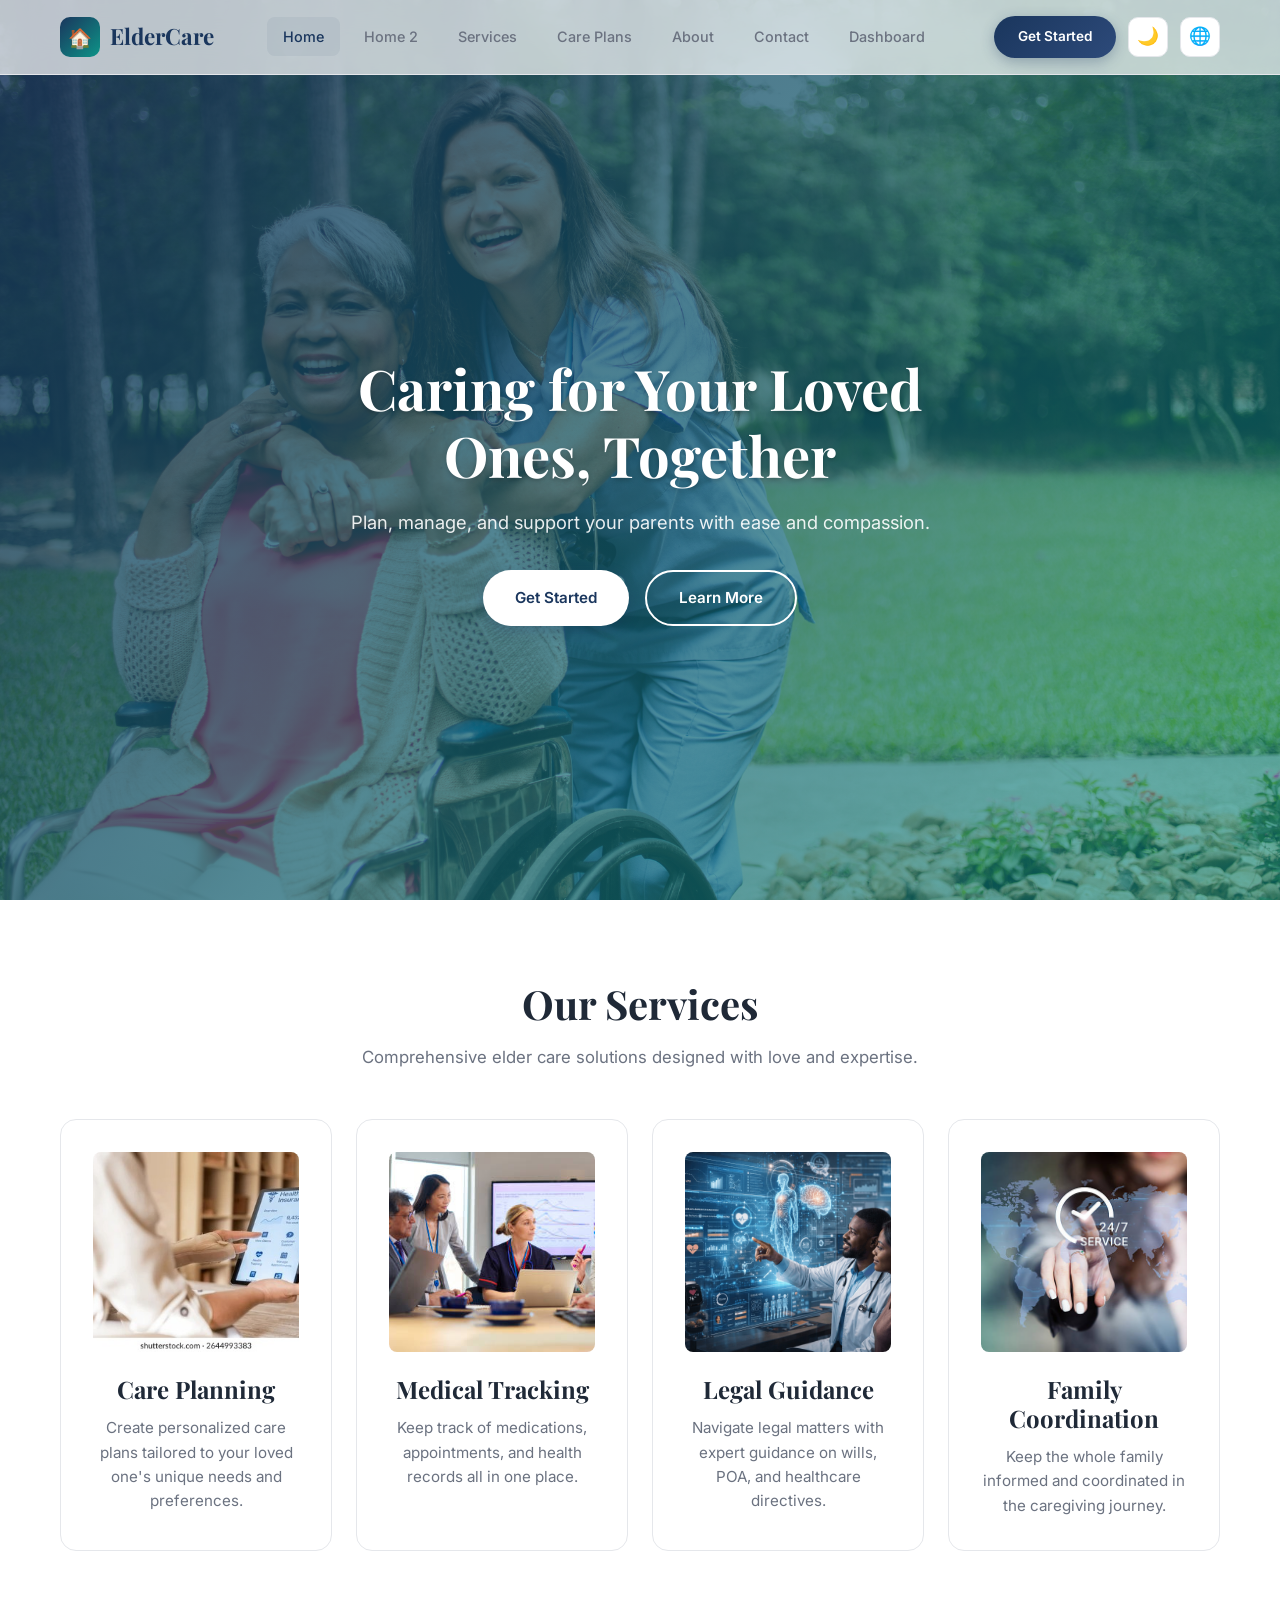
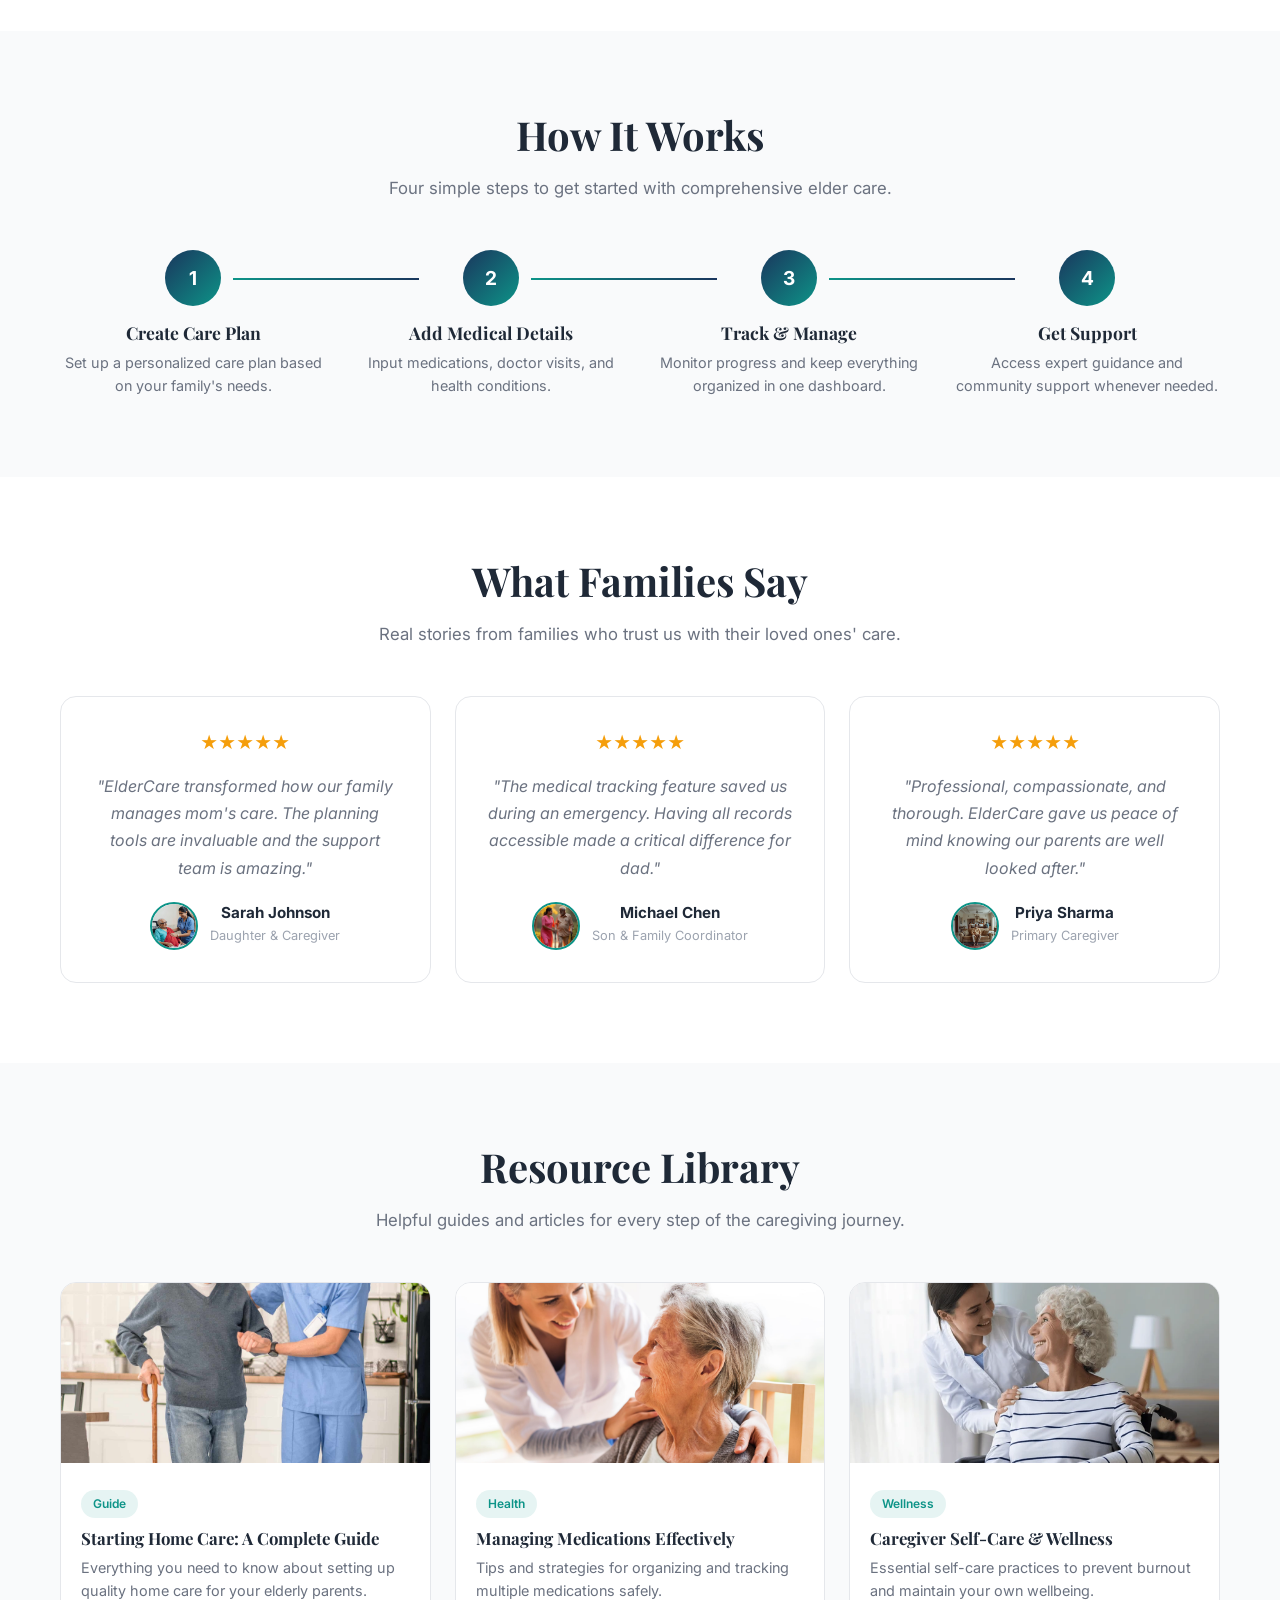
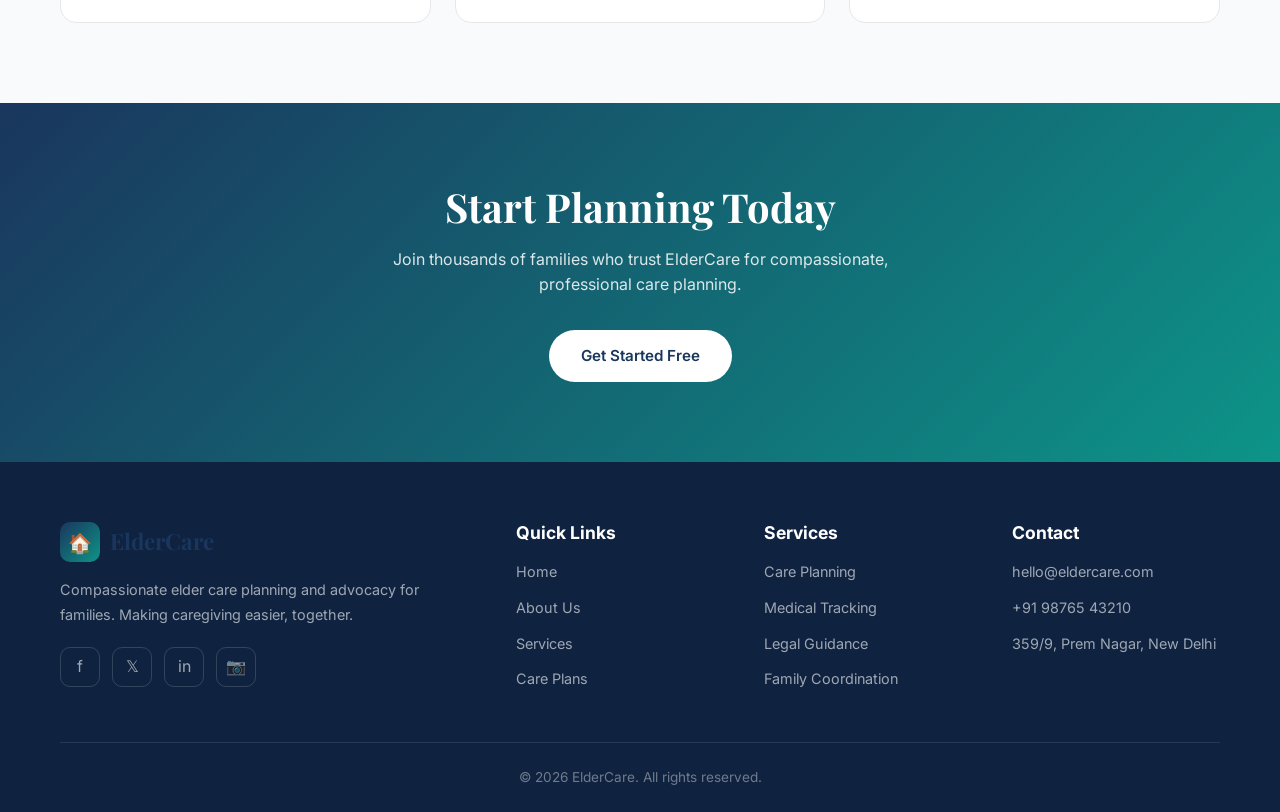
==== commit b28331fb: "D" ====
--- a/index.html
+++ b/index.html
@@ -69,22 +69,22 @@
       <p class="section-subtitle animate">Comprehensive elder care solutions designed with love and expertise.</p>
       <div class="grid-4">
         <div class="card animate">
-          <div class="card-icon">📋</div>
+          <img src="IMAGE P/WhatsApp Image 2026-03-31 at 10.00.09 PM.jpeg" alt="Care Planning" style="width: 100%; height: 200px; object-fit: cover; border-radius: 8px; margin-bottom: 16px;">
           <h3>Care Planning</h3>
           <p>Create personalized care plans tailored to your loved one's unique needs and preferences.</p>
         </div>
         <div class="card animate">
-          <div class="card-icon">🏥</div>
+          <img src="IMAGE P/WhatsApp Image 2026-03-31 at 10.00.09 PM (1).jpeg" alt="Medical Tracking" style="width: 100%; height: 200px; object-fit: cover; border-radius: 8px; margin-bottom: 16px;">
           <h3>Medical Tracking</h3>
           <p>Keep track of medications, appointments, and health records all in one place.</p>
         </div>
         <div class="card animate">
-          <div class="card-icon">⚖️</div>
+          <img src="IMAGE P/WhatsApp Image 2026-03-31 at 10.00.09 PM (2).jpeg" alt="Legal Guidance" style="width: 100%; height: 200px; object-fit: cover; border-radius: 8px; margin-bottom: 16px;">
           <h3>Legal Guidance</h3>
           <p>Navigate legal matters with expert guidance on wills, POA, and healthcare directives.</p>
         </div>
         <div class="card animate">
-          <div class="card-icon">👨‍👩‍👧‍👦</div>
+          <img src="IMAGE P/WhatsApp Image 2026-03-31 at 10.00.09 PM (3).jpeg" alt="Family Coordination" style="width: 100%; height: 200px; object-fit: cover; border-radius: 8px; margin-bottom: 16px;">
           <h3>Family Coordination</h3>
           <p>Keep the whole family informed and coordinated in the caregiving journey.</p>
         </div>
@@ -243,8 +243,8 @@
           <h3>Contact</h3>
           <ul class="footer-links">
             <li><a href="mailto:hello@eldercare.com">hello@eldercare.com</a></li>
-            <li><a href="tel:+1234567890">+1 (234) 567-890</a></li>
-            <li><a href="#">123 Care Street, Suite 100</a></li>
+            <li><a href="tel:+919876543210">+91 98765 43210</a></li>
+            <li><a href="#">359/9, Prem Nagar, New Delhi</a></li>
           </ul>
         </div>
       </div>
--- a/styles.css
+++ b/styles.css
@@ -161,7 +161,7 @@
 .cta-section .btn:hover { transform:translateY(-2px); box-shadow:0 8px 25px rgba(0,0,0,.2); }
 
 /* ===== PRICING CARDS ===== */
-.pricing-card { background:var(--bg-card); border:1px solid var(--border); border-radius:var(--radius-lg); padding:40px 32px; text-align:center; transition:all var(--transition); position:relative; overflow:hidden; }
+.pricing-card { display:flex; flex-direction:column; background:var(--bg-card); border:1px solid var(--border); border-radius:var(--radius-lg); padding:40px 32px; text-align:center; transition:all var(--transition); position:relative; overflow:hidden; height:100%; }
 .pricing-card.featured { border-color:var(--secondary); transform:scale(1.05); }
 .pricing-card.featured::before { content:'POPULAR'; position:absolute; top:16px; right:-30px; background:var(--secondary); color:#fff; padding:4px 40px; font-size:.75rem; font-weight:700; transform:rotate(45deg); }
 .pricing-card:hover { transform:translateY(-4px); box-shadow:var(--shadow-xl); }
@@ -170,7 +170,8 @@
 .pricing-card .price { font-size:2.5rem; font-weight:800; color:var(--primary); margin:16px 0; font-family:var(--font); }
 [data-theme="dark"] .pricing-card .price { color:var(--secondary-light); }
 .pricing-card .price span { font-size:1rem; font-weight:400; color:var(--text-muted); }
-.pricing-card ul { list-style:none; margin:24px 0; text-align:left; }
+.pricing-card ul { list-style:none; margin:24px 0; text-align:left; flex-grow:1; }
+.pricing-card .btn { margin-top:auto; }
 .pricing-card ul li { padding:10px 0; border-bottom:1px solid var(--border); color:var(--text-secondary); font-size:.95rem; display:flex; align-items:center; gap:10px; }
 .pricing-card ul li::before { content:'✓'; color:var(--secondary); font-weight:700; }
 
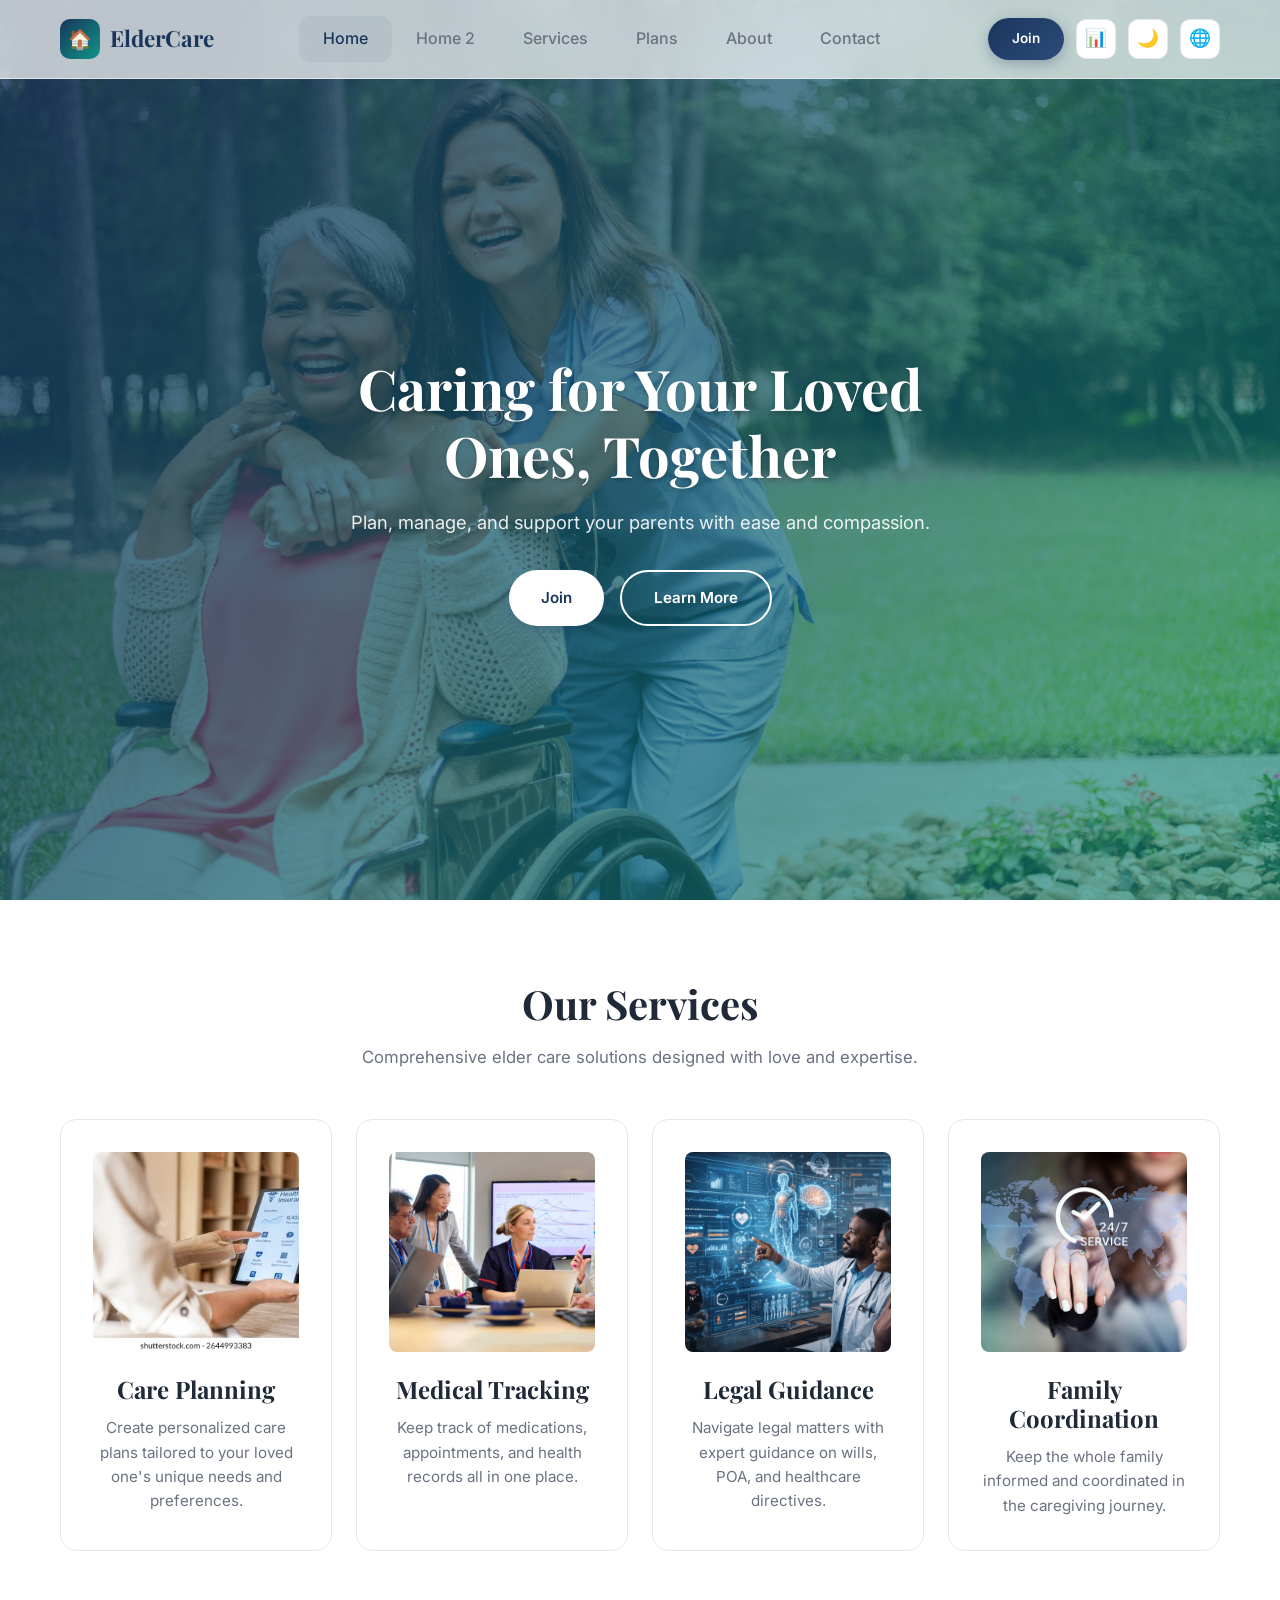
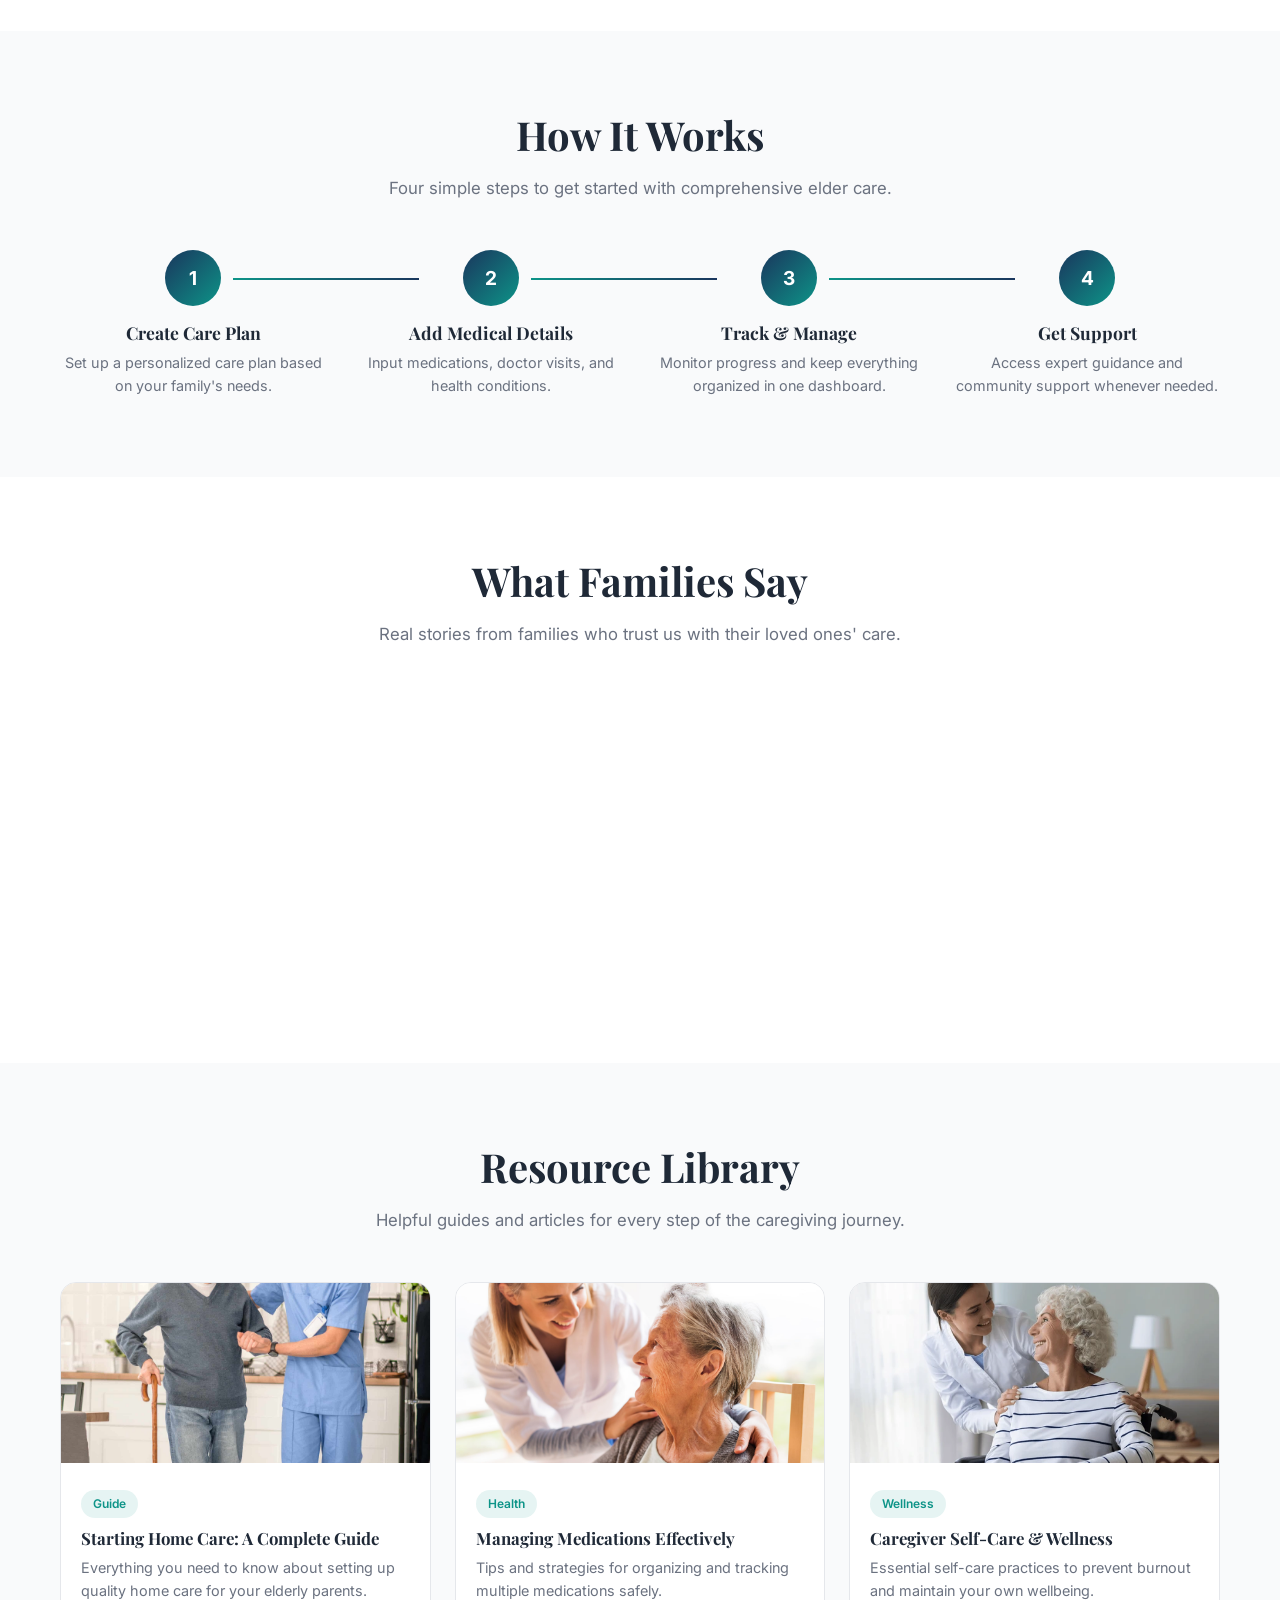
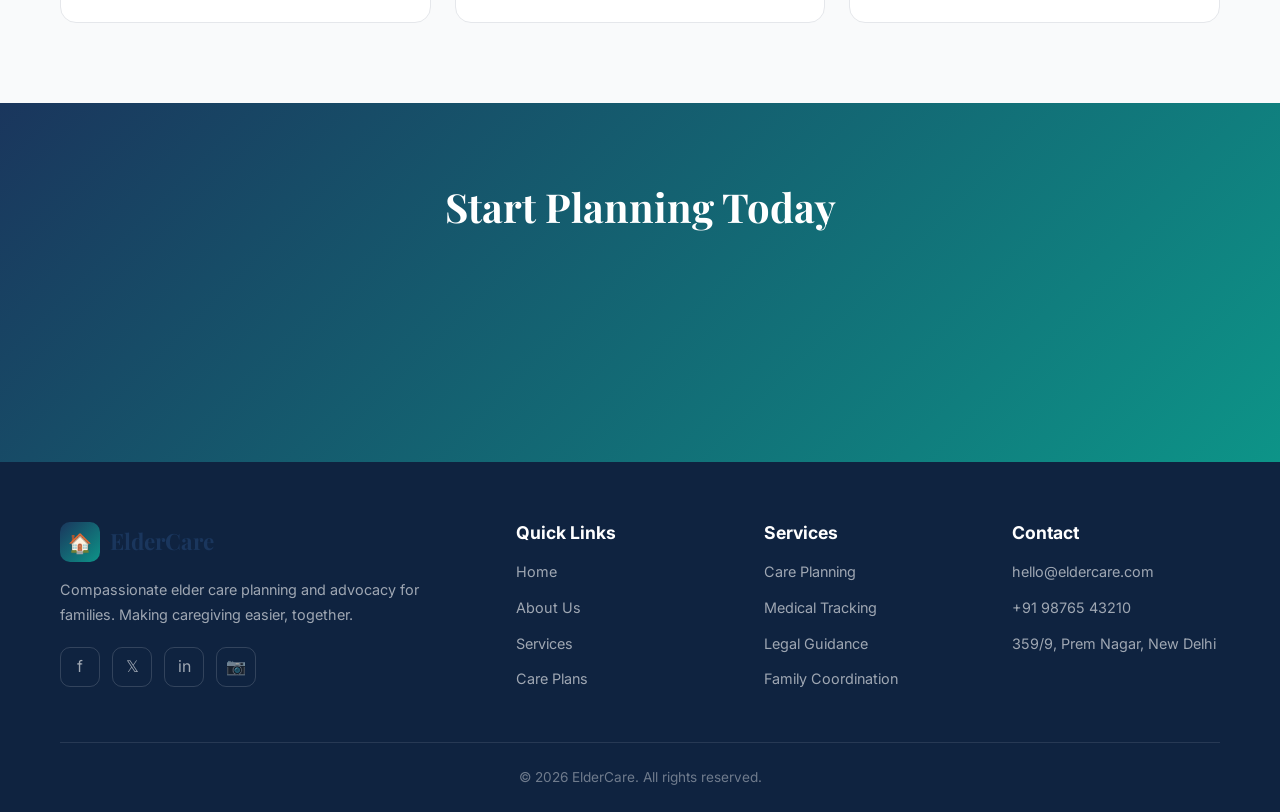
==== commit ecfaf21f: "S" ====
--- a/index.html
+++ b/index.html
@@ -21,12 +21,11 @@
         <a href="index.html" class="active">Home</a>
         <a href="home2.html">Home 2</a>
         <a href="services.html">Services</a>
-        <a href="care-plans.html">Care Plans</a>
+        <a href="care-plans.html">Plans</a>
         <a href="about.html">About</a>
         <a href="contact.html">Contact</a>
-        <a href="dashboard.html">Dashboard</a>
         <div class="mobile-cta" style="display:none;">
-          <a href="register.html" class="btn btn-primary">Get Started</a>
+          <a href="register.html" class="btn btn-primary">Join</a>
         </div>
         <div class="nav-actions-mobile">
           <button class="icon-btn dark-toggle" title="Toggle Dark Mode">🌙</button>
@@ -35,7 +34,14 @@
       </nav>
       <div class="header-actions">
         <div class="header-cta">
-          <a href="register.html" class="btn btn-primary">Get Started</a>
+          <a href="register.html" class="btn btn-primary">Join</a>
+        </div>
+        <div class="dropdown dashboard-dropdown">
+          <button class="icon-btn" title="Dashboards">📊</button>
+          <div class="dropdown-menu">
+            <a href="user-dashboard.html">👤 User Dashboard</a>
+            <a href="admin-dashboard.html">🛡️ Admin Dashboard</a>
+          </div>
         </div>
         <button class="icon-btn dark-toggle" title="Toggle Dark Mode">🌙</button>
         <button class="icon-btn rtl-toggle" title="Toggle RTL">🌐</button>
@@ -56,7 +62,7 @@
       <h1 class="animate">Caring for Your Loved Ones, Together</h1>
       <p class="animate">Plan, manage, and support your parents with ease and compassion.</p>
       <div class="btn-group animate">
-        <a href="register.html" class="btn btn-primary" style="background:#fff;color:var(--primary);">Get Started</a>
+        <a href="register.html" class="btn btn-primary" style="background:#fff;color:var(--primary);">Join</a>
         <a href="services.html" class="btn btn-secondary" style="border-color:#fff;color:#fff;">Learn More</a>
       </div>
     </div>
@@ -200,7 +206,7 @@
     <div class="container">
       <h2 class="animate">Start Planning Today</h2>
       <p class="animate">Join thousands of families who trust ElderCare for compassionate, professional care planning.</p>
-      <a href="register.html" class="btn animate">Get Started Free</a>
+      <a href="register.html" class="btn animate">Join Free</a>
     </div>
   </section>
 
--- a/styles.css
+++ b/styles.css
@@ -86,8 +86,8 @@
 .logo { display:flex; align-items:center; gap:10px; font-family:var(--font-display); font-size:1.4rem; font-weight:700; color:var(--primary); }
 [data-theme="dark"] .logo { color:var(--secondary-light); }
 .logo-icon { width:40px; height:40px; background:linear-gradient(135deg,var(--primary),var(--secondary)); border-radius:10px; display:flex; align-items:center; justify-content:center; color:#fff; font-size:1.2rem; }
-.nav { display:flex; align-items:center; gap:8px; }
-.nav a { padding:8px 16px; border-radius:8px; font-size:.9rem; font-weight:500; color:var(--text-secondary); transition:all var(--transition); }
+.nav { display:flex; align-items:center; gap:0px; }
+.nav a { padding:8px 8px; border-radius:8px; font-size:.85rem; font-weight:500; color:var(--text-secondary); transition:all var(--transition); white-space:nowrap; }
 .nav a:hover, .nav a.active { color:var(--primary); background:rgba(26,54,93,.06); }
 [data-theme="dark"] .nav a:hover, [data-theme="dark"] .nav a.active { color:var(--secondary-light); background:rgba(13,148,136,.1); }
 .header-actions { display:flex; align-items:center; gap:12px; }
@@ -101,6 +101,48 @@
 .hamburger.active span:nth-child(1) { transform:rotate(45deg) translate(5px,5px); }
 .hamburger.active span:nth-child(2) { opacity:0; }
 .hamburger.active span:nth-child(3) { transform:rotate(-45deg) translate(5px,-5px); }
+.nav.open { display:flex; animation:slideDown .3s ease; }
+.nav a { font-size:1rem; padding:10px 24px; width:100%; text-align:center; border-radius:var(--radius); transition:background var(--transition); }
+.nav a:hover { background:var(--bg-alt); }
+
+/* ===== DASHBOARD DROPDOWN ===== */
+.dropdown { position: relative; display: inline-block; }
+.dropdown-menu { 
+  position: absolute; 
+  top: 100%; 
+  right: 0; 
+  background: var(--bg-card); 
+  border: 1px solid var(--border); 
+  border-radius: var(--radius); 
+  box-shadow: var(--shadow-xl); 
+  min-width: 180px; 
+  opacity: 0; 
+  visibility: hidden; 
+  transform: translateY(10px); 
+  transition: all var(--transition); 
+  z-index: 1000;
+  margin-top: 10px;
+}
+.dropdown:hover .dropdown-menu { 
+  opacity: 1; 
+  visibility: visible; 
+  transform: translateY(0); 
+}
+.dropdown-menu a { 
+  display: block; 
+  padding: 12px 20px; 
+  font-size: .9rem; 
+  font-weight: 500; 
+  color: var(--text-secondary); 
+  transition: all var(--transition); 
+  border-bottom: 1px solid var(--border);
+}
+.dropdown-menu a:last-child { border-bottom: none; }
+.dropdown-menu a:hover { 
+  background: var(--bg-alt); 
+  color: var(--primary); 
+}
+[data-theme="dark"] .dropdown-menu a:hover { color: var(--secondary-light); }
 
 /* ===== HERO ===== */
 .hero { min-height:100vh; display:flex; align-items:center; position:relative; overflow:hidden; padding-top:80px; }
@@ -326,7 +368,7 @@
 .team-card span { font-size:.85rem; color:var(--text-muted); }
 
 /* ===== RESPONSIVE ===== */
-@media(max-width:1024px) {
+@media(max-width:991px) {
   .grid-4 { grid-template-columns:repeat(2,1fr); }
   .steps { grid-template-columns:repeat(2,1fr); }
   .step:not(:last-child)::after { display:none; }
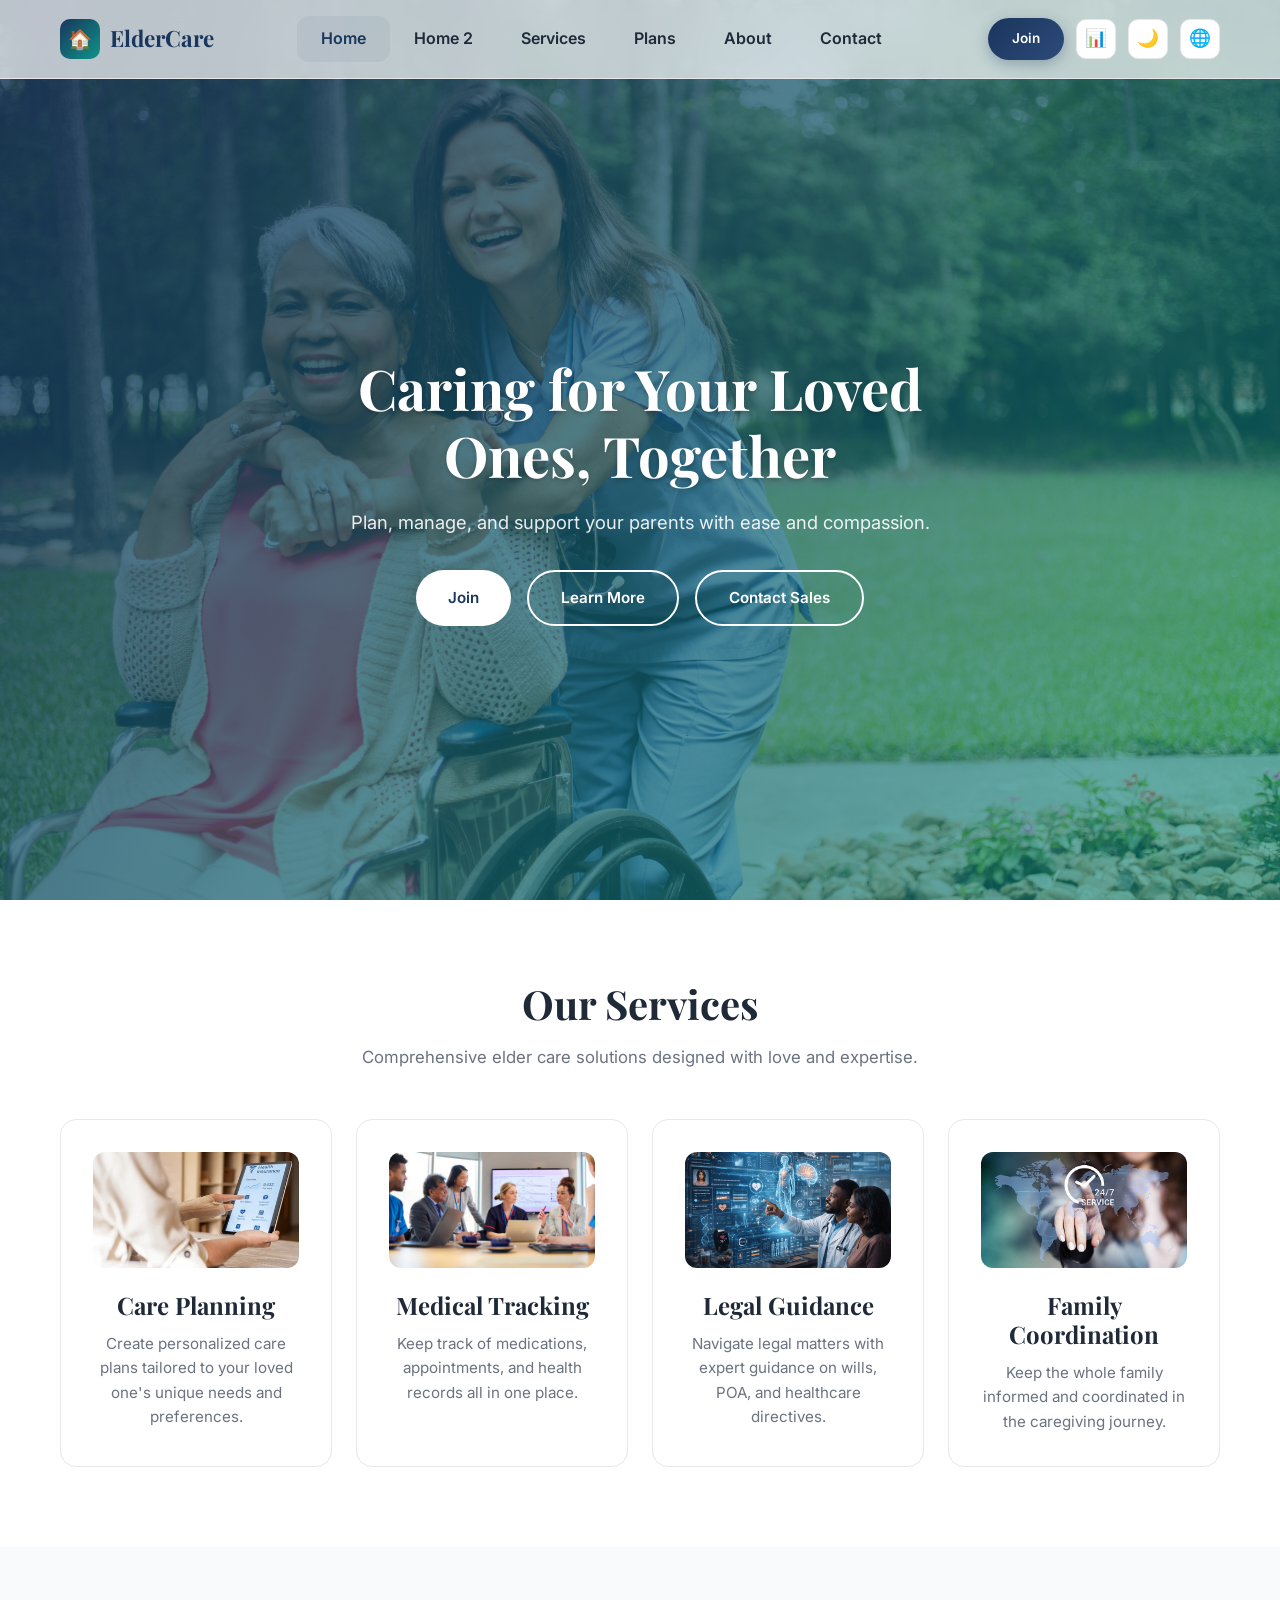
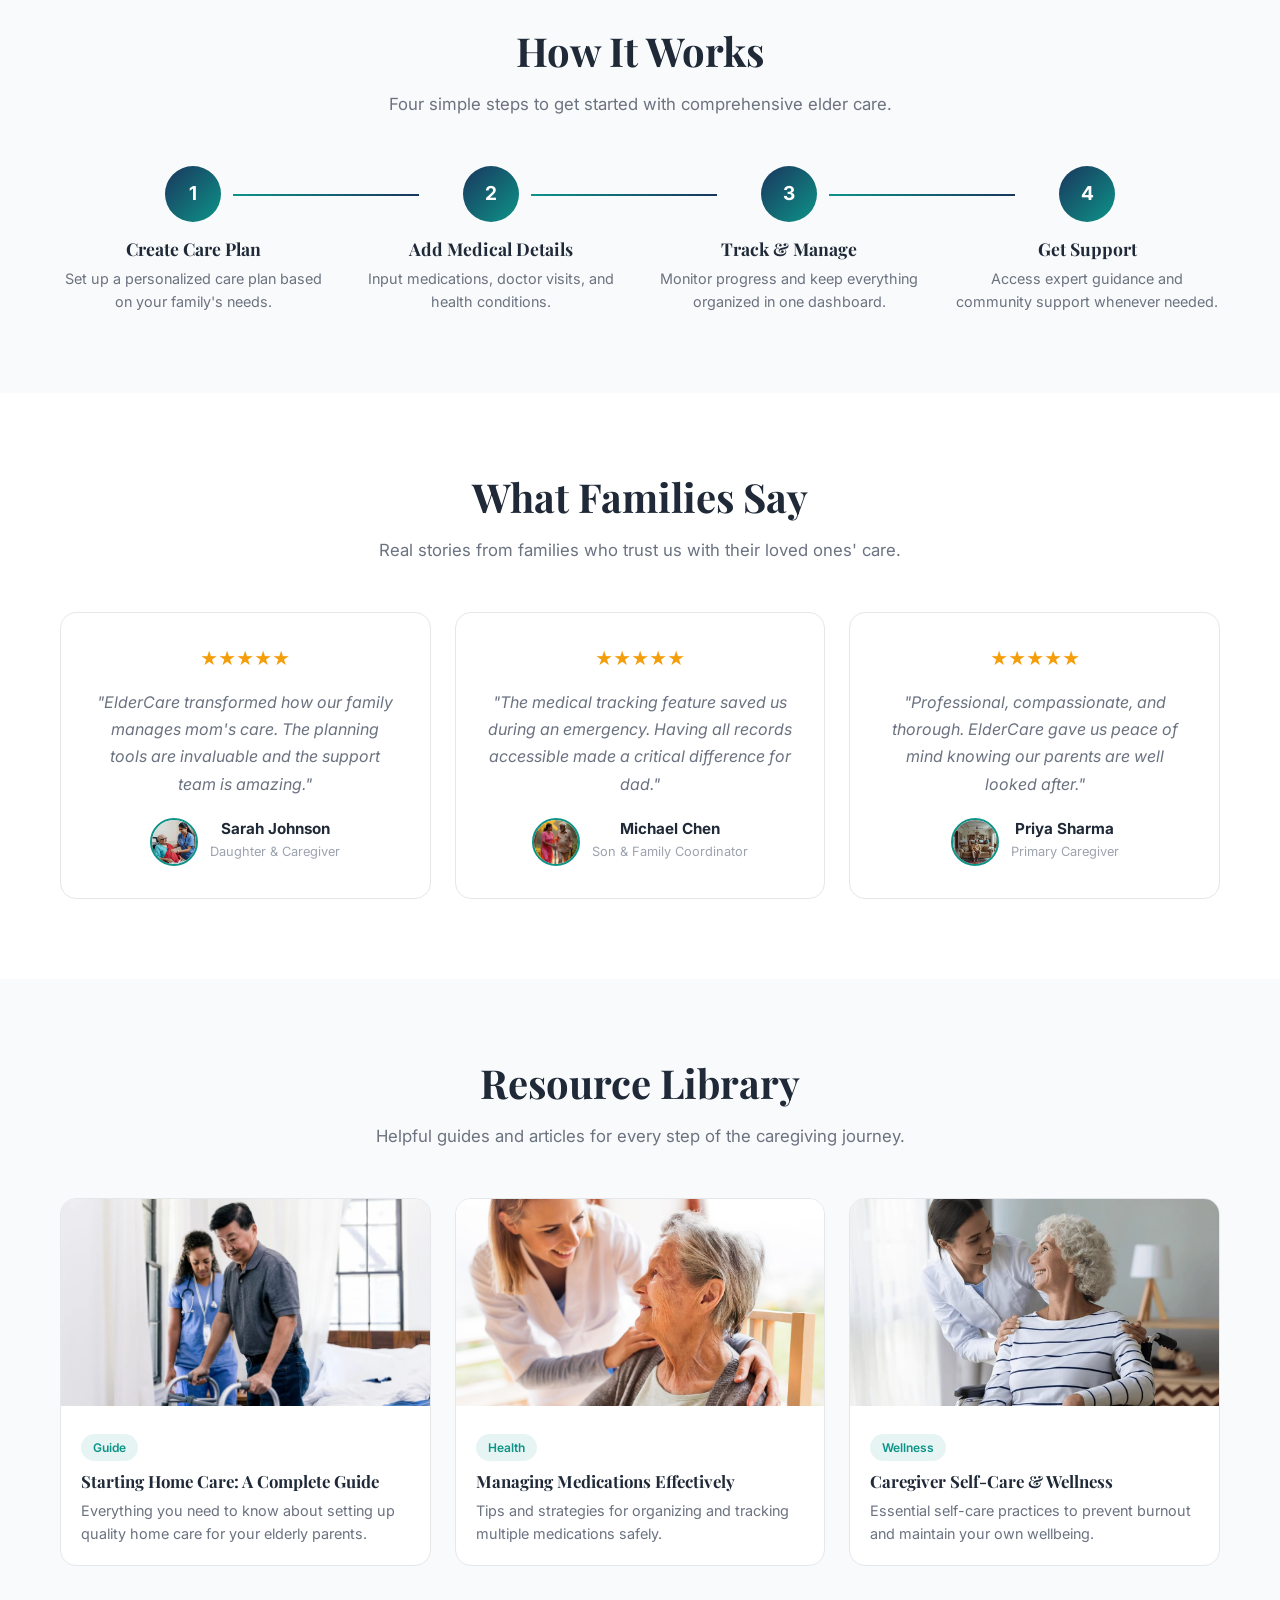
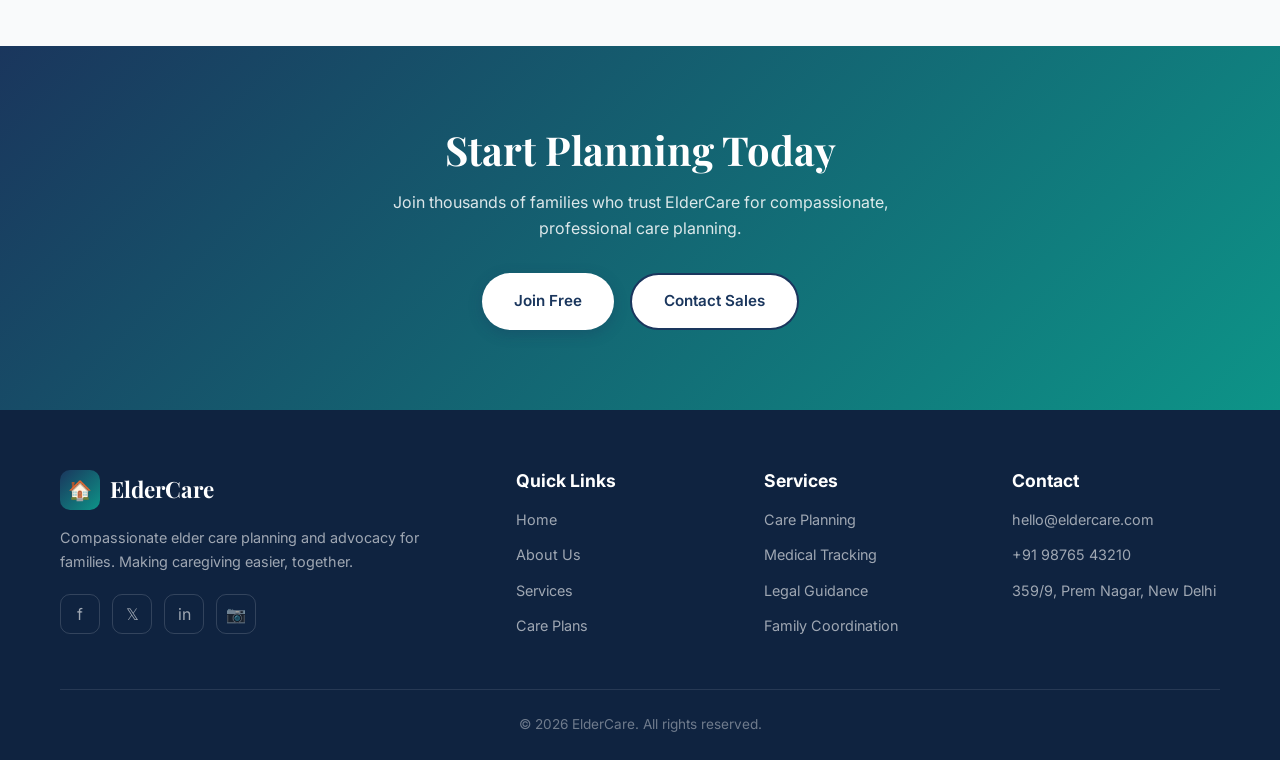
==== commit 5a75e023: "D" ====
--- a/index.html
+++ b/index.html
@@ -1,13 +1,16 @@
 <!DOCTYPE html>
 <html lang="en" data-theme="light" dir="ltr">
+
 <head>
   <meta charset="UTF-8">
   <meta name="viewport" content="width=device-width, initial-scale=1.0">
-  <meta name="description" content="Elder Care Planning & Advocacy Service - Plan, manage, and support your parents with ease and compassion.">
+  <meta name="description"
+    content="Elder Care Planning & Advocacy Service - Plan, manage, and support your parents with ease and compassion.">
   <title>Elder Care - Home</title>
   <link rel="stylesheet" href="styles.css">
   <link rel="icon" type="image/png" href="favicon.png">
 </head>
+
 <body>
 
   <!-- HEADER -->
@@ -24,7 +27,7 @@
         <a href="care-plans.html">Plans</a>
         <a href="about.html">About</a>
         <a href="contact.html">Contact</a>
-        <div class="mobile-cta" style="display:none;">
+        <div class="mobile-cta">
           <a href="register.html" class="btn btn-primary">Join</a>
         </div>
         <div class="nav-actions-mobile">
@@ -62,8 +65,9 @@
       <h1 class="animate">Caring for Your Loved Ones, Together</h1>
       <p class="animate">Plan, manage, and support your parents with ease and compassion.</p>
       <div class="btn-group animate">
-        <a href="register.html" class="btn btn-primary" style="background:#fff;color:var(--primary);">Join</a>
-        <a href="services.html" class="btn btn-secondary" style="border-color:#fff;color:#fff;">Learn More</a>
+        <a href="register.html" class="btn btn-white">Join</a>
+        <a href="services.html" class="btn btn-outline-white">Learn More</a>
+        <a href="contact.html" class="btn btn-outline-white">Contact Sales</a>
       </div>
     </div>
   </section>
@@ -75,22 +79,22 @@
       <p class="section-subtitle animate">Comprehensive elder care solutions designed with love and expertise.</p>
       <div class="grid-4">
         <div class="card animate">
-          <img src="IMAGE P/WhatsApp Image 2026-03-31 at 10.00.09 PM.jpeg" alt="Care Planning" style="width: 100%; height: 200px; object-fit: cover; border-radius: 8px; margin-bottom: 16px;">
+          <img src="IMAGE P/WhatsApp Image 2026-03-31 at 10.00.09 PM.jpeg" alt="Care Planning">
           <h3>Care Planning</h3>
           <p>Create personalized care plans tailored to your loved one's unique needs and preferences.</p>
         </div>
         <div class="card animate">
-          <img src="IMAGE P/WhatsApp Image 2026-03-31 at 10.00.09 PM (1).jpeg" alt="Medical Tracking" style="width: 100%; height: 200px; object-fit: cover; border-radius: 8px; margin-bottom: 16px;">
+          <img src="IMAGE P/WhatsApp Image 2026-03-31 at 10.00.09 PM (1).jpeg" alt="Medical Tracking">
           <h3>Medical Tracking</h3>
           <p>Keep track of medications, appointments, and health records all in one place.</p>
         </div>
         <div class="card animate">
-          <img src="IMAGE P/WhatsApp Image 2026-03-31 at 10.00.09 PM (2).jpeg" alt="Legal Guidance" style="width: 100%; height: 200px; object-fit: cover; border-radius: 8px; margin-bottom: 16px;">
+          <img src="IMAGE P/WhatsApp Image 2026-03-31 at 10.00.09 PM (2).jpeg" alt="Legal Guidance">
           <h3>Legal Guidance</h3>
           <p>Navigate legal matters with expert guidance on wills, POA, and healthcare directives.</p>
         </div>
         <div class="card animate">
-          <img src="IMAGE P/WhatsApp Image 2026-03-31 at 10.00.09 PM (3).jpeg" alt="Family Coordination" style="width: 100%; height: 200px; object-fit: cover; border-radius: 8px; margin-bottom: 16px;">
+          <img src="IMAGE P/WhatsApp Image 2026-03-31 at 10.00.09 PM (3).jpeg" alt="Family Coordination">
           <h3>Family Coordination</h3>
           <p>Keep the whole family informed and coordinated in the caregiving journey.</p>
         </div>
@@ -132,7 +136,8 @@
       <div class="grid-3">
         <div class="testimonial-card animate">
           <div class="stars">★★★★★</div>
-          <blockquote>"ElderCare transformed how our family manages mom's care. The planning tools are invaluable and the support team is amazing."</blockquote>
+          <blockquote>"ElderCare transformed how our family manages mom's care. The planning tools are invaluable and
+            the support team is amazing."</blockquote>
           <div class="author">
             <img src="IMG/WhatsApp Image 2026-03-31 at 3.11.33 PM (1).jpeg" alt="Sarah" class="avatar">
             <div class="author-info">
@@ -143,7 +148,8 @@
         </div>
         <div class="testimonial-card animate">
           <div class="stars">★★★★★</div>
-          <blockquote>"The medical tracking feature saved us during an emergency. Having all records accessible made a critical difference for dad."</blockquote>
+          <blockquote>"The medical tracking feature saved us during an emergency. Having all records accessible made a
+            critical difference for dad."</blockquote>
           <div class="author">
             <img src="IMG/WhatsApp Image 2026-03-31 at 3.11.34 PM.jpeg" alt="Michael" class="avatar">
             <div class="author-info">
@@ -154,7 +160,8 @@
         </div>
         <div class="testimonial-card animate">
           <div class="stars">★★★★★</div>
-          <blockquote>"Professional, compassionate, and thorough. ElderCare gave us peace of mind knowing our parents are well looked after."</blockquote>
+          <blockquote>"Professional, compassionate, and thorough. ElderCare gave us peace of mind knowing our parents
+            are well looked after."</blockquote>
           <div class="author">
             <img src="IMG/WhatsApp Image 2026-03-31 at 3.11.34 PM (1).jpeg" alt="Priya" class="avatar">
             <div class="author-info">
@@ -174,7 +181,7 @@
       <p class="section-subtitle animate">Helpful guides and articles for every step of the caregiving journey.</p>
       <div class="grid-3">
         <div class="resource-card animate">
-          <img src="IMG/elder-care-at-home-scaled.jpeg" alt="Home care guide">
+          <img src="IMAGE P/homecare.webp" alt="Home care guide">
           <div class="resource-body">
             <span class="tag">Guide</span>
             <h3>Starting Home Care: A Complete Guide</h3>
@@ -205,8 +212,12 @@
   <section class="cta-section" id="cta">
     <div class="container">
       <h2 class="animate">Start Planning Today</h2>
-      <p class="animate">Join thousands of families who trust ElderCare for compassionate, professional care planning.</p>
-      <a href="register.html" class="btn animate">Join Free</a>
+      <p class="animate">Join thousands of families who trust ElderCare for compassionate, professional care planning.
+      </p>
+      <div class="btn-group animate">
+        <a href="register.html" class="btn btn-primary">Join Free</a>
+        <a href="contact.html" class="btn btn-secondary">Contact Sales</a>
+      </div>
     </div>
   </section>
 
@@ -260,6 +271,9 @@
     </div>
   </footer>
 
+  <button class="back-to-top" title="Back to Top">ᐱ</button>
+
   <script src="app.js"></script>
 </body>
-</html>
+
+</html>
--- a/styles.css
+++ b/styles.css
@@ -78,6 +78,10 @@
 .btn-teal:hover { transform:translateY(-2px); box-shadow:0 6px 20px rgba(13,148,136,.4); }
 .btn-group { display:flex; gap:16px; flex-wrap:wrap; justify-content:center; }
 .btn-full { width:100%; }
+.btn-white { background:#fff; color:var(--primary); }
+.btn-white:hover { background:var(--primary); color:#fff; }
+.btn-outline-white { border:2px solid #fff; color:#fff; background:transparent; }
+.btn-outline-white:hover { background:#fff; color:var(--primary); }
 
 /* ===== HEADER ===== */
 .header { position:fixed; top:0; left:0; right:0; z-index:1000; padding:16px 0; transition:all var(--transition); backdrop-filter:blur(20px); background:var(--glass); border-bottom:1px solid var(--border); }
@@ -87,13 +91,14 @@
 [data-theme="dark"] .logo { color:var(--secondary-light); }
 .logo-icon { width:40px; height:40px; background:linear-gradient(135deg,var(--primary),var(--secondary)); border-radius:10px; display:flex; align-items:center; justify-content:center; color:#fff; font-size:1.2rem; }
 .nav { display:flex; align-items:center; gap:0px; }
-.nav a { padding:8px 8px; border-radius:8px; font-size:.85rem; font-weight:500; color:var(--text-secondary); transition:all var(--transition); white-space:nowrap; }
+.nav a { padding:8px 12px; border-radius:8px; font-size:.85rem; font-weight:600; color:var(--text); transition:all var(--transition); white-space:nowrap; }
 .nav a:hover, .nav a.active { color:var(--primary); background:rgba(26,54,93,.06); }
 [data-theme="dark"] .nav a:hover, [data-theme="dark"] .nav a.active { color:var(--secondary-light); background:rgba(13,148,136,.1); }
+.mobile-cta { display:none; }
 .header-actions { display:flex; align-items:center; gap:12px; }
 .header-cta { display:flex; gap:10px; }
 .header-cta .btn { padding:10px 24px; font-size:.85rem; }
-.icon-btn { width:40px; height:40px; border-radius:10px; border:1px solid var(--border); background:var(--bg-card); display:flex; align-items:center; justify-content:center; cursor:pointer; transition:all var(--transition); color:var(--text-secondary); font-size:1.1rem; }
+.icon-btn { width:40px; height:40px; border-radius:10px; border:1px solid var(--border); background:var(--bg-card); display:flex; align-items:center; justify-content:center; cursor:pointer; transition:all var(--transition); color:var(--text); font-size:1.1rem; }
 .icon-btn:hover { border-color:var(--secondary); color:var(--secondary); transform:scale(1.05); }
 .nav-actions-mobile { display:none; }
 .hamburger { display:none; flex-direction:column; gap:5px; cursor:pointer; padding:8px; }
@@ -167,6 +172,7 @@
 [data-theme="dark"] .card-icon { background:linear-gradient(135deg,rgba(26,54,93,.3),rgba(13,148,136,.3)); }
 .card h3 { margin-bottom:12px; text-align:center; }
 .card p { text-align:center; font-size:.95rem; }
+.card img { width:100%; aspect-ratio:16/9; object-fit:cover; border-radius:var(--radius); margin-bottom:16px; }
 .grid-2 { display:grid; grid-template-columns:repeat(2,1fr); gap:24px; }
 .grid-3 { display:grid; grid-template-columns:repeat(3,1fr); gap:24px; }
 .grid-4 { display:grid; grid-template-columns:repeat(4,1fr); gap:24px; }
@@ -261,7 +267,7 @@
 .sidebar-nav .logout:hover { background:rgba(239,68,68,.08); color:#DC2626; }
 .dash-main { flex:1; margin-left:260px; background:var(--bg-alt); }
 .topbar { background:var(--bg-card); border-bottom:1px solid var(--border); padding:16px 32px; display:flex; justify-content:space-between; align-items:center; position:sticky; top:0; z-index:50; }
-.topbar h2 { font-size:1.2rem; font-family:var(--font); font-weight:600; }
+.topbar-title { font-family:var(--font); font-size:1.2rem; font-weight:600; }
 .topbar-actions { display:flex; align-items:center; gap:16px; }
 .dash-content { padding:32px; }
 .dash-cards { display:grid; grid-template-columns:repeat(3,1fr); gap:24px; margin-bottom:32px; }
@@ -284,6 +290,7 @@
 
 /* ===== FOOTER ===== */
 .footer { background:var(--primary-dark); padding:60px 0 24px; color:rgba(255,255,255,.8); }
+.footer .logo { color:#fff; }
 .footer-grid { display:grid; grid-template-columns:2fr 1fr 1fr 1fr; gap:40px; margin-bottom:40px; }
 .footer h3 { color:#fff; font-size:1.1rem; margin-bottom:16px; font-family:var(--font); }
 .footer p { font-size:.9rem; line-height:1.7; color:rgba(255,255,255,.6); }
@@ -309,7 +316,7 @@
 /* ===== RESOURCE CARDS ===== */
 .resource-card { background:var(--bg-card); border:1px solid var(--border); border-radius:var(--radius-lg); overflow:hidden; transition:all var(--transition); }
 .resource-card:hover { transform:translateY(-4px); box-shadow:var(--shadow-lg); }
-.resource-card img { width:100%; height:180px; object-fit:cover; }
+.resource-card img { width:100%; aspect-ratio:16/9; object-fit:cover; }
 .resource-card .resource-body { padding:20px; }
 .resource-card .tag { display:inline-block; padding:4px 12px; border-radius:50px; background:rgba(13,148,136,.1); color:var(--secondary); font-size:.75rem; font-weight:600; margin-bottom:10px; }
 .resource-card h3 { font-size:1.05rem; margin-bottom:8px; }
@@ -345,7 +352,7 @@
 .toast.error { background:#EF4444; }
 
 /* ===== PAGE HEADER ===== */
-.page-header { background:linear-gradient(135deg,var(--primary),var(--primary-light)); padding:120px 0 60px; text-align:center; }
+.page-header { background:linear-gradient(135deg,var(--primary),var(--primary-light)); padding:120px 0 80px; text-align:center; }
 .page-header h1 { color:#fff; margin-bottom:12px; }
 .page-header p { color:rgba(255,255,255,.8); max-width:500px; margin:0 auto; }
 
@@ -392,12 +399,16 @@
   .nav-actions-mobile .icon-btn { width:48px; height:48px; font-size:1.3rem; }
   
   .section { padding:60px 0; }
-  .grid-2, .grid-3, .grid-4 { grid-template-columns:1fr; }
-  .steps { grid-template-columns:1fr; }
+  .grid-3, .grid-4 { grid-template-columns:repeat(2,1fr); gap:20px; }
+  .grid-2 { grid-template-columns:1fr; }
+  .steps { grid-template-columns:repeat(2,1fr); }
   .stats-grid { grid-template-columns:1fr; gap:24px; }
   .pricing-card.featured { transform:none; }
   .pricing-card.featured:hover { transform:translateY(-4px); }
-  .footer-grid { grid-template-columns:1fr; }
+  .footer-grid { grid-template-columns:1fr; text-align:center; }
+  .footer-grid .logo { justify-content:center; }
+  .footer-social { justify-content:center; }
+  .footer-links li { display:inline-block; margin:0 10px 10px; }
   .mock-cards { grid-template-columns:1fr; }
   .sidebar { transform:translateX(-100%); }
   .sidebar.open { transform:translateX(0); }
@@ -408,7 +419,8 @@
 }
 
 @media(max-width:768px) {
-  /* Smaller mobile specific tweaks if needed */
+  .grid-3 { grid-template-columns:1fr; }
+  .grid-4 { grid-template-columns:repeat(2,1fr); gap:16px; }
 }
 
 /* ===== RTL ===== */
@@ -424,3 +436,57 @@
   [dir="rtl"] .dash-main { margin-right:0; }
   [dir="rtl"] .nav { flex-direction:column; }
 }
+/* ===== BACK TO TOP ===== */
+.back-to-top {
+  position: fixed;
+  bottom: 30px;
+  right: 30px;
+  width: 50px;
+  height: 50px;
+  border-radius: 50%;
+  background: var(--primary);
+  color: #fff;
+  display: flex;
+  align-items: center;
+  justify-content: center;
+  font-size: 1.5rem;
+  cursor: pointer;
+  z-index: 999;
+  border: none;
+  box-shadow: var(--shadow-lg);
+  opacity: 0;
+  visibility: hidden;
+  transform: translateY(20px);
+  transition: all var(--transition);
+}
+.back-to-top.visible {
+  opacity: 1;
+  visibility: visible;
+  transform: translateY(0);
+}
+.back-to-top:hover {
+  background: var(--secondary);
+  transform: translateY(-5px);
+  box-shadow: var(--shadow-xl);
+}
+[data-theme="dark"] .back-to-top {
+  background: var(--secondary);
+}
+[data-theme="dark"] .back-to-top:hover {
+  background: var(--secondary-light);
+}
+[dir="rtl"] .back-to-top {
+  right: auto;
+  left: 30px;
+}
+@media (max-width: 768px) {
+  .back-to-top {
+    bottom: 20px;
+    right: 20px;
+    width: 44px;
+    height: 44px;
+  }
+  [dir="rtl"] .back-to-top {
+    left: 20px;
+  }
+}
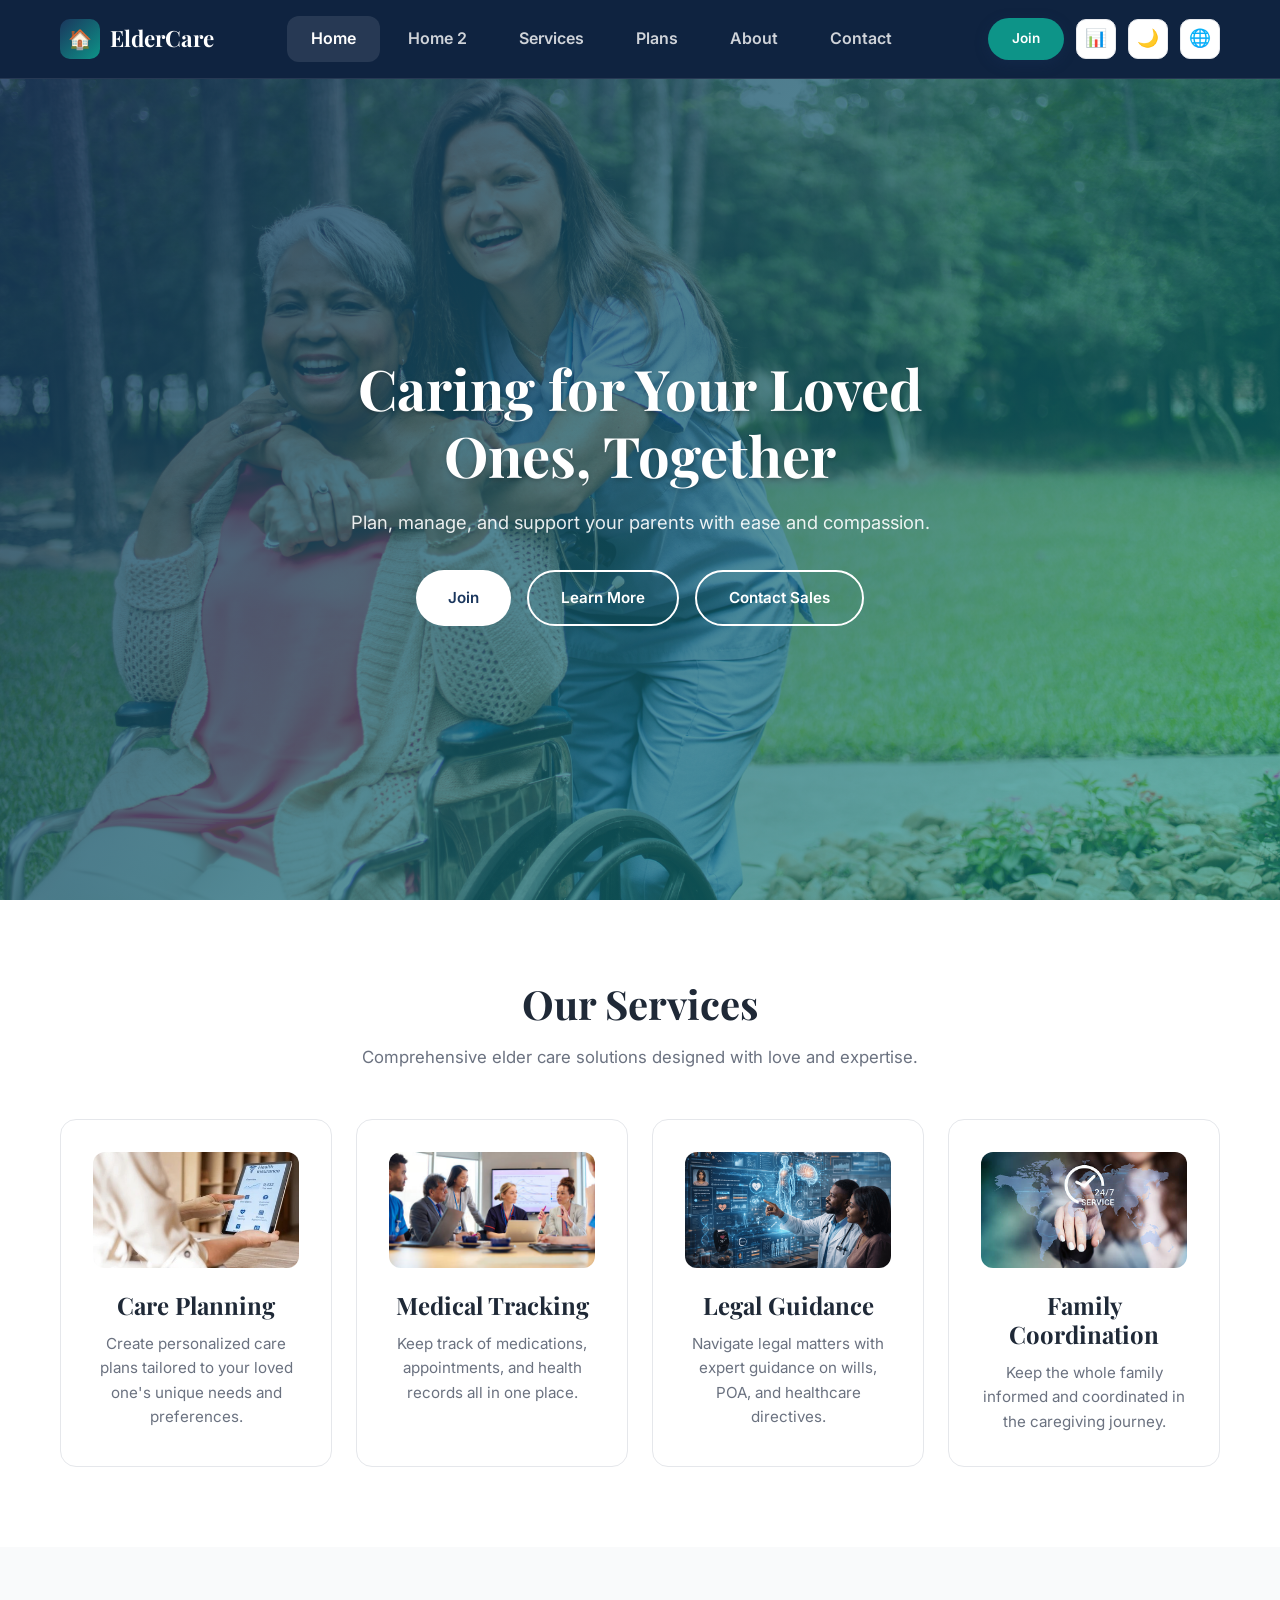
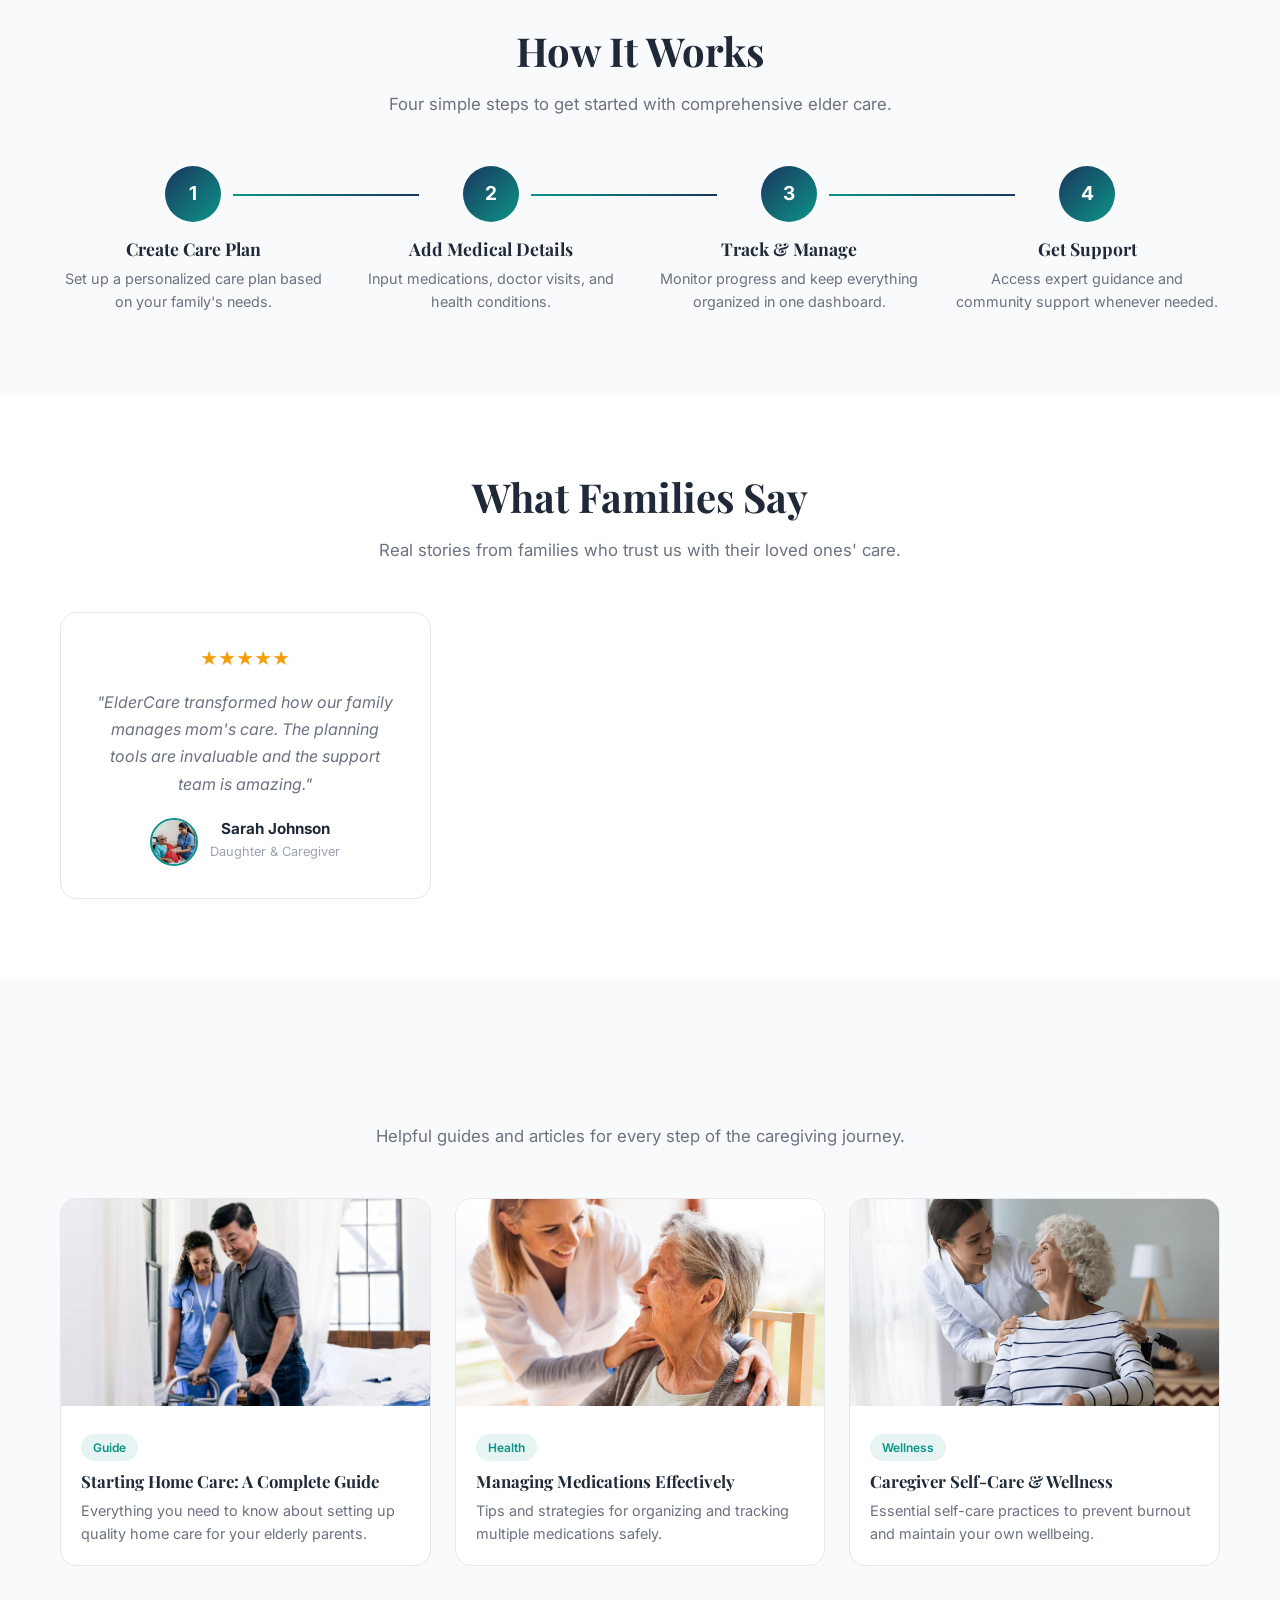
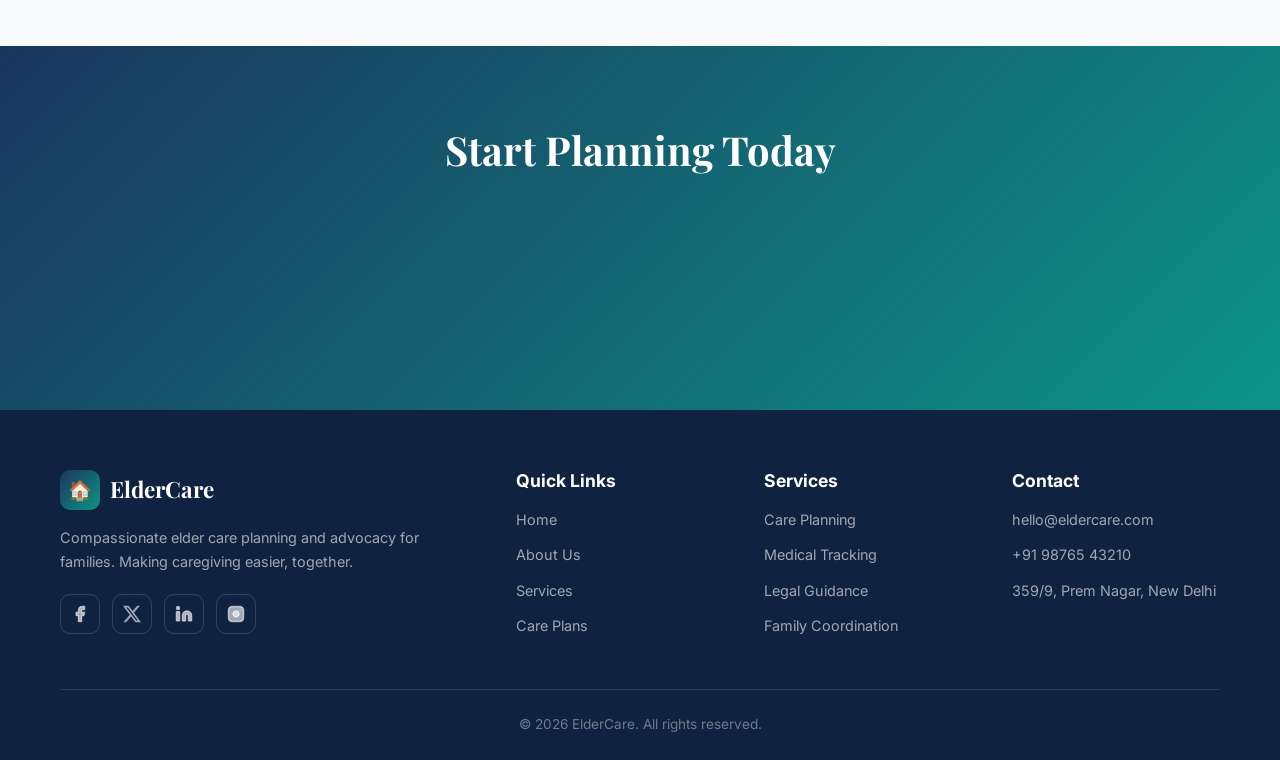
==== commit b1b8aa37: "c" ====
--- a/index.html
+++ b/index.html
@@ -232,10 +232,18 @@
           </div>
           <p>Compassionate elder care planning and advocacy for families. Making caregiving easier, together.</p>
           <div class="footer-social" style="margin-top:20px;">
-            <a href="#" title="Facebook">f</a>
-            <a href="#" title="Twitter">𝕏</a>
-            <a href="#" title="LinkedIn">in</a>
-            <a href="#" title="Instagram">📷</a>
+            <a href="#" title="Facebook">
+              <svg viewBox="0 0 24 24" fill="none" stroke="currentColor" stroke-width="2" stroke-linecap="round" stroke-linejoin="round"><path d="M18 2h-3a5 5 0 0 0-5 5v3H7v4h3v8h4v-8h3l1-4h-4V7a1 1 0 0 1 1-1h3z"></path></svg>
+            </a>
+            <a href="#" title="Twitter / X">
+              <svg viewBox="0 0 24 24" fill="currentColor"><path d="M18.901 1.153h3.68l-8.04 9.19L24 22.846h-7.406l-5.8-7.584-6.638 7.584H.474l8.6-9.83L0 1.154h7.594l5.243 6.932ZM17.61 20.644h2.039L6.486 3.24H4.298Z"></path></svg>
+            </a>
+            <a href="#" title="LinkedIn">
+              <svg viewBox="0 0 24 24" fill="none" stroke="currentColor" stroke-width="2" stroke-linecap="round" stroke-linejoin="round"><path d="M16 8a6 6 0 0 1 6 6v7h-4v-7a2 2 0 0 0-2-2 2 2 0 0 0-2 2v7h-4v-7a6 6 0 0 1 6-6z"></path><rect x="2" y="9" width="4" height="12"></rect><circle cx="4" cy="4" r="2"></circle></svg>
+            </a>
+            <a href="#" title="Instagram">
+              <svg viewBox="0 0 24 24" fill="none" stroke="currentColor" stroke-width="2" stroke-linecap="round" stroke-linejoin="round"><rect x="2" y="2" width="20" height="20" rx="5" ry="5"></rect><path d="M16 11.37A4 4 0 1 1 12.63 8 4 4 0 0 1 16 11.37z"></path><line x1="17.5" y1="6.5" x2="17.51" y2="6.5"></line></svg>
+            </a>
           </div>
         </div>
         <div>
--- a/styles.css
+++ b/styles.css
@@ -84,20 +84,22 @@
 .btn-outline-white:hover { background:#fff; color:var(--primary); }
 
 /* ===== HEADER ===== */
-.header { position:fixed; top:0; left:0; right:0; z-index:1000; padding:16px 0; transition:all var(--transition); backdrop-filter:blur(20px); background:var(--glass); border-bottom:1px solid var(--border); }
-.header.scrolled { padding:10px 0; box-shadow:var(--shadow); }
+.header { position:fixed; top:0; left:0; right:0; z-index:1000; padding:16px 0; transition:all var(--transition); backdrop-filter:blur(20px); background:var(--primary-dark); border-bottom:1px solid rgba(255,255,255,0.1); }
+.header.scrolled { padding:10px 0; box-shadow:var(--shadow-xl); background:rgba(15,35,64,0.95); }
 .header .container { display:flex; align-items:center; justify-content:space-between; }
-.logo { display:flex; align-items:center; gap:10px; font-family:var(--font-display); font-size:1.4rem; font-weight:700; color:var(--primary); }
-[data-theme="dark"] .logo { color:var(--secondary-light); }
+.logo { display:flex; align-items:center; gap:10px; font-family:var(--font-display); font-size:1.4rem; font-weight:700; color:#fff !important; text-decoration:none; transition:opacity var(--transition); }
+.logo:hover { opacity:0.9; }
 .logo-icon { width:40px; height:40px; background:linear-gradient(135deg,var(--primary),var(--secondary)); border-radius:10px; display:flex; align-items:center; justify-content:center; color:#fff; font-size:1.2rem; }
-.nav { display:flex; align-items:center; gap:0px; }
-.nav a { padding:8px 12px; border-radius:8px; font-size:.85rem; font-weight:600; color:var(--text); transition:all var(--transition); white-space:nowrap; }
-.nav a:hover, .nav a.active { color:var(--primary); background:rgba(26,54,93,.06); }
-[data-theme="dark"] .nav a:hover, [data-theme="dark"] .nav a.active { color:var(--secondary-light); background:rgba(13,148,136,.1); }
+.nav { display:flex; align-items:center; gap:4px; }
+.nav a { padding:8px 16px; border-radius:8px; font-size:.85rem; font-weight:600; color:rgba(255,255,255,0.8); transition:all var(--transition); white-space:nowrap; }
+.nav a:hover, .nav a.active { color:#fff; background:rgba(255,255,255,0.1); }
+.hamburger { display:none; flex-direction:column; gap:6px; cursor:pointer; background:none; border:none; padding:4px; }
+.hamburger span { width:28px; height:3px; background:#fff; border-radius:4px; transition:all var(--transition); }
 .mobile-cta { display:none; }
 .header-actions { display:flex; align-items:center; gap:12px; }
 .header-cta { display:flex; gap:10px; }
-.header-cta .btn { padding:10px 24px; font-size:.85rem; }
+.header-cta .btn { padding:10px 24px; font-size:.85rem; background:var(--secondary); border:none; color:#fff; }
+.header-cta .btn:hover { background:var(--secondary-light); transform:translateY(-2px); }
 .icon-btn { width:40px; height:40px; border-radius:10px; border:1px solid var(--border); background:var(--bg-card); display:flex; align-items:center; justify-content:center; cursor:pointer; transition:all var(--transition); color:var(--text); font-size:1.1rem; }
 .icon-btn:hover { border-color:var(--secondary); color:var(--secondary); transform:scale(1.05); }
 .nav-actions-mobile { display:none; }
@@ -248,20 +250,21 @@
 /* ===== AUTH PAGES ===== */
 .auth-page { min-height:100vh; display:flex; align-items:center; justify-content:center; background:var(--bg-alt); padding:20px; }
 .auth-card { background:var(--bg-card); border:1px solid var(--border); border-radius:var(--radius-xl); padding:48px 40px; width:100%; max-width:440px; box-shadow:var(--shadow-xl); }
-.auth-logo { text-align:center; margin-bottom:32px; }
-.auth-logo .logo-icon { width:56px; height:56px; margin:0 auto 12px; font-size:1.5rem; }
-.auth-logo h2 { font-size:1.3rem; }
+.auth-logo { text-align:center; margin-bottom:32px; display: flex; flex-direction: column; align-items: center; }
+.auth-logo .logo { display: inline-flex !important; align-items: center; gap: 10px; margin-bottom:12px; text-decoration: none; color: var(--primary) !important; }
+[data-theme="dark"] .auth-logo .logo { color: var(--text); }
+.auth-logo .logo-icon { width: 56px; height: 56px; font-size: 1.8rem; display: flex; align-items: center; justify-content: center; margin: 0; }
+.auth-logo h2 { font-size:1.3rem; margin-top: 0; }
 .auth-footer { text-align:center; margin-top:24px; font-size:.9rem; color:var(--text-secondary); }
 .auth-footer a { color:var(--secondary); font-weight:600; }
 
 /* ===== DASHBOARD ===== */
 .dashboard { display:flex; min-height:100vh; }
-.sidebar { width:260px; background:var(--bg-card); border-right:1px solid var(--border); padding:24px 0; display:flex; flex-direction:column; position:fixed; top:0; left:0; bottom:0; z-index:100; transition:all var(--transition); }
-.sidebar-logo { padding:0 24px 24px; border-bottom:1px solid var(--border); margin-bottom:8px; }
+.sidebar { width:260px; background:var(--primary-dark); border-right:1px solid rgba(255,255,255,0.05); padding:24px 0; display:flex; flex-direction:column; position:fixed; top:0; left:0; bottom:0; z-index:100; transition:all var(--transition); color:#fff; }
+.sidebar-logo { padding:0 24px 24px; border-bottom:1px solid rgba(255,255,255,0.05); margin-bottom:8px; }
 .sidebar-nav { flex:1; padding:8px 12px; }
-.sidebar-nav a { display:flex; align-items:center; gap:12px; padding:12px 16px; border-radius:var(--radius); color:var(--text-secondary); font-size:.9rem; font-weight:500; transition:all var(--transition); margin-bottom:4px; }
-.sidebar-nav a:hover, .sidebar-nav a.active { background:linear-gradient(135deg,rgba(26,54,93,.08),rgba(13,148,136,.08)); color:var(--primary); }
-[data-theme="dark"] .sidebar-nav a:hover, [data-theme="dark"] .sidebar-nav a.active { color:var(--secondary-light); background:rgba(13,148,136,.1); }
+.sidebar-nav a { display:flex; align-items:center; gap:12px; padding:12px 16px; border-radius:var(--radius); color:rgba(255,255,255,0.7); font-size:.9rem; font-weight:500; transition:all var(--transition); margin-bottom:4px; text-decoration:none; }
+.sidebar-nav a:hover, .sidebar-nav a.active { background:rgba(255,255,255,0.1); color:#fff; }
 .sidebar-nav a .nav-icon { font-size:1.2rem; width:24px; text-align:center; }
 .sidebar-nav .logout { color:#EF4444; margin-top:auto; }
 .sidebar-nav .logout:hover { background:rgba(239,68,68,.08); color:#DC2626; }
@@ -288,6 +291,41 @@
 .activity-text p { font-size:.9rem; color:var(--text); }
 .activity-text span { font-size:.8rem; color:var(--text-muted); }
 
+/* ===== DASHBOARD SECTIONS ===== */
+.dash-section-content { display:none; }
+.dash-section-content.active { display:block; animation:slideDown 0.3s ease; }
+
+/* ===== DASHBOARD TABLES ===== */
+.dash-table-wrap { overflow-x:auto; margin-top:16px; }
+.dash-table { width:100%; border-collapse:collapse; background:var(--bg-card); border-radius:var(--radius); overflow:hidden; }
+.dash-table th, .dash-table td { padding:16px; text-align:left; border-bottom:1px solid var(--border); }
+.dash-table th { background:var(--bg-alt); font-size:0.85rem; font-weight:600; color:var(--text-secondary); text-transform:uppercase; letter-spacing:0.05em; }
+.dash-table td { font-size:0.9rem; }
+.dash-table tr:last-child td { border-bottom:none; }
+.dash-table .status { padding:4px 10px; border-radius:50px; font-size:0.75rem; font-weight:600; }
+.status.success { background:rgba(13,148,136,0.1); color:var(--secondary); }
+.status.warning { background:rgba(245,158,11,0.1); color:var(--accent); }
+.status.danger { background:rgba(239,68,68,0.1); color:#EF4444; }
+
+/* ===== DASHBOARD MESSAGES ===== */
+.message-list { display:flex; flex-direction:column; gap:16px; margin-top:20px; }
+.message-item { display:flex; gap:16px; padding:16px; border-radius:var(--radius); background:var(--bg-alt); transition:all var(--transition); border:1px solid transparent; cursor:pointer; }
+.message-item:hover { background:var(--bg-card); border-color:var(--border); transform:translateX(5px); }
+.message-avatar { width:44px; height:44px; border-radius:50%; object-fit:cover; }
+.message-info { flex:1; }
+.message-header { display:flex; justify-content:space-between; margin-bottom:4px; }
+.message-name { font-weight:600; font-size:0.95rem; }
+.message-time { font-size:0.8rem; color:var(--text-muted); }
+.message-snippet { font-size:0.85rem; color:var(--text-secondary); overflow:hidden; text-overflow:ellipsis; display:-webkit-box; -webkit-line-clamp:1; -webkit-box-orient:vertical; line-clamp: 1; }
+
+/* ===== DASHBOARD SETTINGS ===== */
+.settings-group { margin-bottom:32px; }
+.settings-group h4 { font-size:1rem; margin-bottom:16px; padding-bottom:8px; border-bottom:1px solid var(--border); }
+.settings-item { display:flex; justify-content:space-between; align-items:center; padding:12px 0; border-bottom:1px solid var(--border); }
+.settings-item:last-child { border-bottom:none; }
+.settings-label div { font-weight:500; font-size:0.95rem; }
+.settings-label p { font-size:0.8rem; color:var(--text-muted); }
+
 /* ===== FOOTER ===== */
 .footer { background:var(--primary-dark); padding:60px 0 24px; color:rgba(255,255,255,.8); }
 .footer .logo { color:#fff; }
@@ -300,7 +338,8 @@
 .footer-links a:hover { color:var(--secondary-light); }
 .footer-social { display:flex; gap:12px; }
 .footer-social a { width:40px; height:40px; border-radius:10px; border:1px solid rgba(255,255,255,.15); display:flex; align-items:center; justify-content:center; color:rgba(255,255,255,.6); transition:all var(--transition); }
-.footer-social a:hover { background:var(--secondary); border-color:var(--secondary); color:#fff; }
+.footer-social a:hover { background:var(--secondary); border-color:var(--secondary); color:#fff; transform: translateY(-3px); }
+.footer-social a svg { width:18px; height:18px; fill:currentColor; }
 .footer-bottom { border-top:1px solid rgba(255,255,255,.1); padding-top:24px; text-align:center; font-size:.85rem; color:rgba(255,255,255,.4); }
 
 /* ===== ANIMATIONS ===== */
@@ -345,6 +384,12 @@
 .contact-item { display:flex; align-items:center; gap:16px; margin-bottom:20px; }
 .contact-item .ci-icon { width:44px; height:44px; border-radius:10px; background:rgba(255,255,255,.15); display:flex; align-items:center; justify-content:center; font-size:1.2rem; }
 .contact-item p { color:rgba(255,255,255,.85); font-size:.9rem; }
+.contact-social-wrap { margin-top:32px; border-top:1px solid rgba(255,255,255,0.1); padding-top:24px; }
+.contact-social-wrap h4 { font-size:1.1rem; margin-bottom:16px; color:#fff; }
+.contact-social-icons { display:flex; gap:12px; }
+.social-icon { width:42px; height:42px; border-radius:10px; background:rgba(255,255,255,0.1); display:flex; align-items:center; justify-content:center; color:#fff; transition:all var(--transition); border:1px solid rgba(255,255,255,0.05); }
+.social-icon:hover { background:var(--secondary); border-color:var(--secondary); transform:translateY(-3px); box-shadow:0 8px 20px rgba(0,0,0,0.2); }
+.social-icon svg { width:20px; height:20px; fill:currentColor; }
 .map-placeholder { margin-top:24px; border-radius:var(--radius); overflow:hidden; height:180px; background:rgba(255,255,255,.1); display:flex; align-items:center; justify-content:center; font-size:.9rem; color:rgba(255,255,255,.5); }
 
 /* Toast */
@@ -376,17 +421,17 @@
 
 /* ===== RESPONSIVE ===== */
 @media(max-width:991px) {
-  .grid-4 { grid-template-columns:repeat(2,1fr); }
+  .grid-4, .team-grid { grid-template-columns:repeat(2,1fr); }
   .steps { grid-template-columns:repeat(2,1fr); }
   .step:not(:last-child)::after { display:none; }
-  .footer-grid { grid-template-columns:1fr 1fr; }
+  .footer-grid { grid-template-columns: 1fr 1fr; gap: 32px; text-align: center; }
   .hero-split { grid-template-columns:1fr; gap:30px; }
   .hero-split .hero-text { text-align:center; }
   .contact-grid { grid-template-columns:1fr; }
   .about-grid { grid-template-columns:1fr; }
   .dash-cards { grid-template-columns:repeat(2,1fr); }
 
-  .nav { display:none; position:fixed; top:72px; left:0; width:100%; background:var(--bg); flex-direction:column; justify-content:flex-start; align-items:center; gap:8px; z-index:999; padding:24px; max-height:calc(100vh - 72px); overflow-y:auto; box-shadow:var(--shadow-xl); border-top:1px solid var(--border); }
+  .nav { display:none; position:fixed; top:72px; left:0; width:100%; background:var(--primary-dark); flex-direction:column; justify-content:flex-start; align-items:center; gap:8px; z-index:999; padding:24px; max-height:calc(100vh - 72px); overflow-y:auto; box-shadow:var(--shadow-xl); border-top:1px solid rgba(255,255,255,0.1); }
   .header.scrolled + .nav, .header.scrolled ~ .nav { top:61px; }
   .nav.open { display:flex; animation:slideDown .3s ease; }
   .nav a { font-size:1rem; padding:10px 24px; width:100%; text-align:center; border-radius:var(--radius); transition:background var(--transition); }
@@ -405,10 +450,9 @@
   .stats-grid { grid-template-columns:1fr; gap:24px; }
   .pricing-card.featured { transform:none; }
   .pricing-card.featured:hover { transform:translateY(-4px); }
-  .footer-grid { grid-template-columns:1fr; text-align:center; }
-  .footer-grid .logo { justify-content:center; }
-  .footer-social { justify-content:center; }
-  .footer-links li { display:inline-block; margin:0 10px 10px; }
+  .footer-grid .logo { justify-content: center; }
+  .footer-social { justify-content: center; }
+  .footer-links li { display: block; margin: 0 0 8px; }
   .mock-cards { grid-template-columns:1fr; }
   .sidebar { transform:translateX(-100%); }
   .sidebar.open { transform:translateX(0); }
@@ -416,11 +460,19 @@
   .topbar { padding:16px; }
   .dash-content { padding:16px; }
   .dash-cards { grid-template-columns:1fr; }
+  .form-row { flex-wrap: nowrap; gap: 8px; font-size: 0.8rem; }
+  .form-row > *, .auth-footer { white-space: nowrap; }
+  .checkbox-wrap { gap: 4px; }
 }
 
 @media(max-width:768px) {
-  .grid-3 { grid-template-columns:1fr; }
-  .grid-4 { grid-template-columns:repeat(2,1fr); gap:16px; }
+  .grid-3, .steps { grid-template-columns: 1fr; }
+  .grid-4, .team-grid, .footer-grid { grid-template-columns: 1fr 1fr; }
+  .grid-4, .footer-grid { gap: 16px; }
+}
+
+@media(max-width:576px) {
+  .grid-4, .team-grid, .footer-grid { grid-template-columns: 1fr; }
 }
 
 /* ===== RTL ===== */
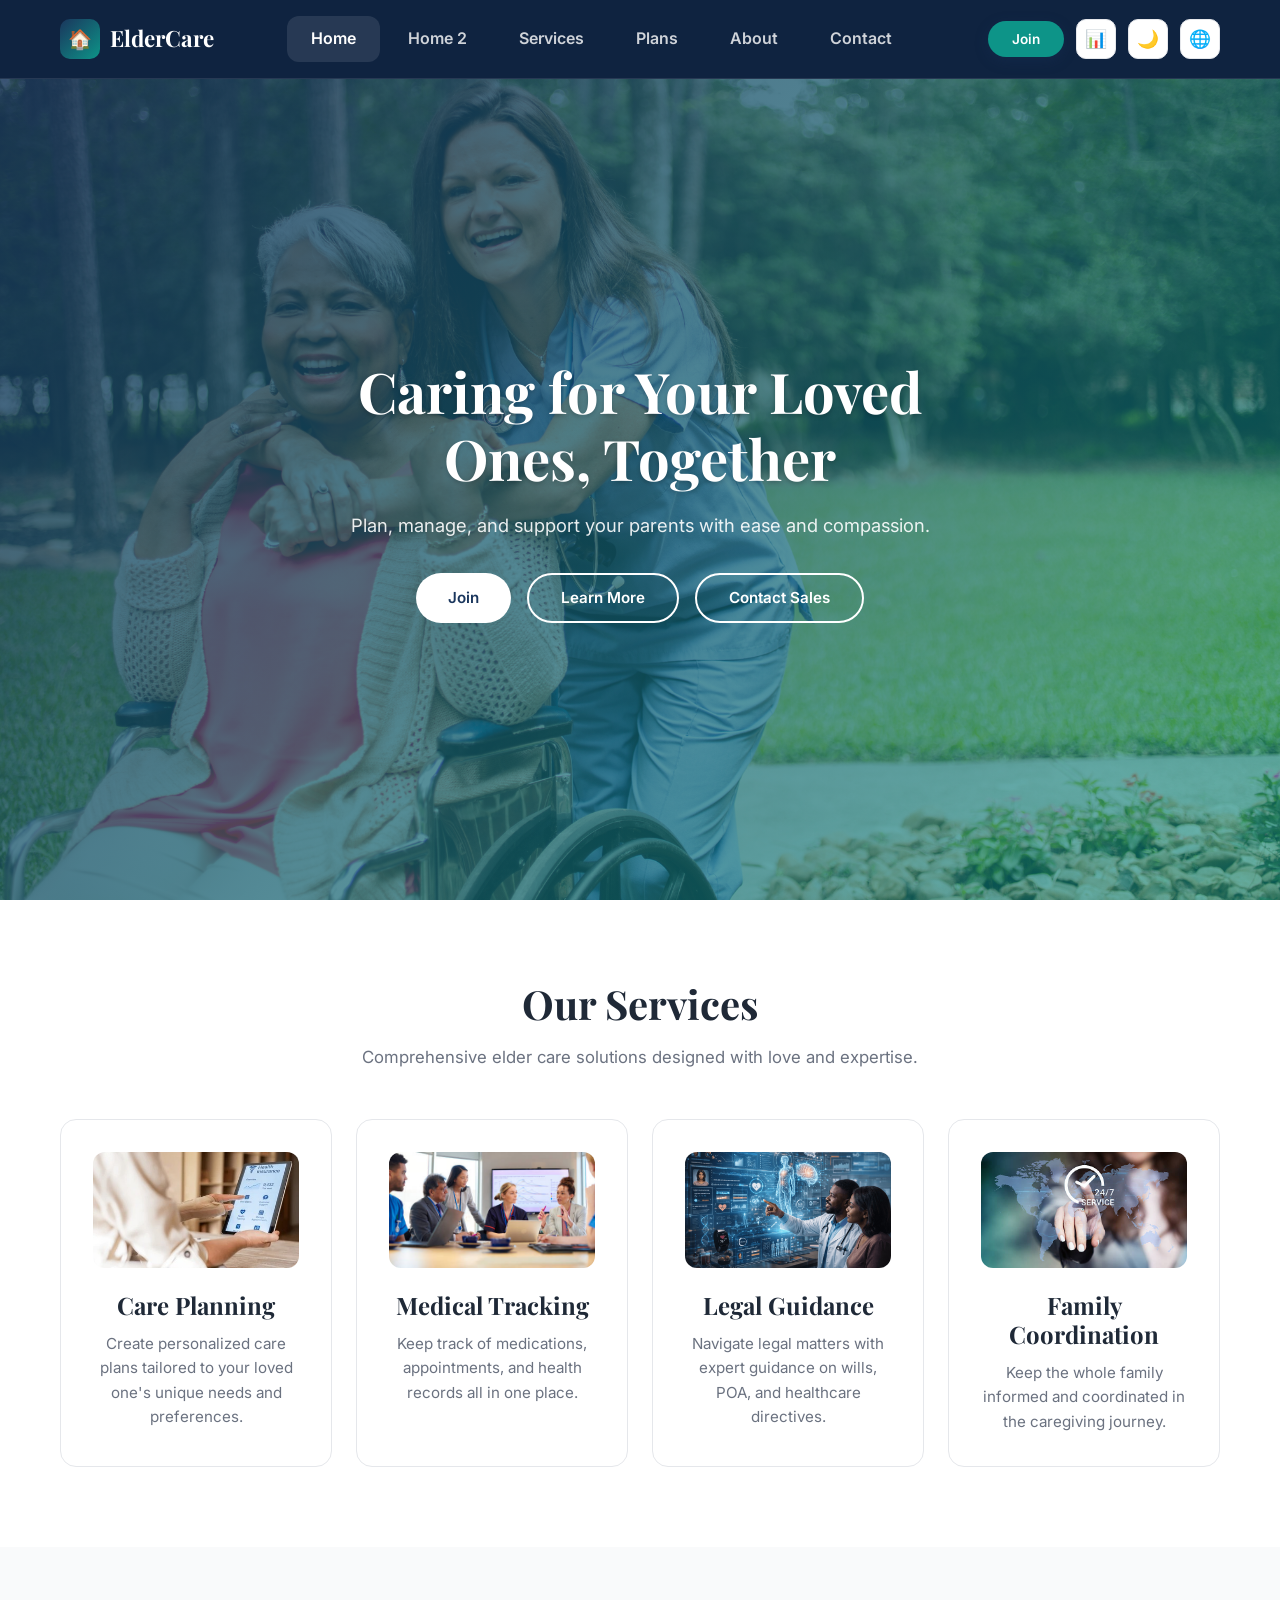
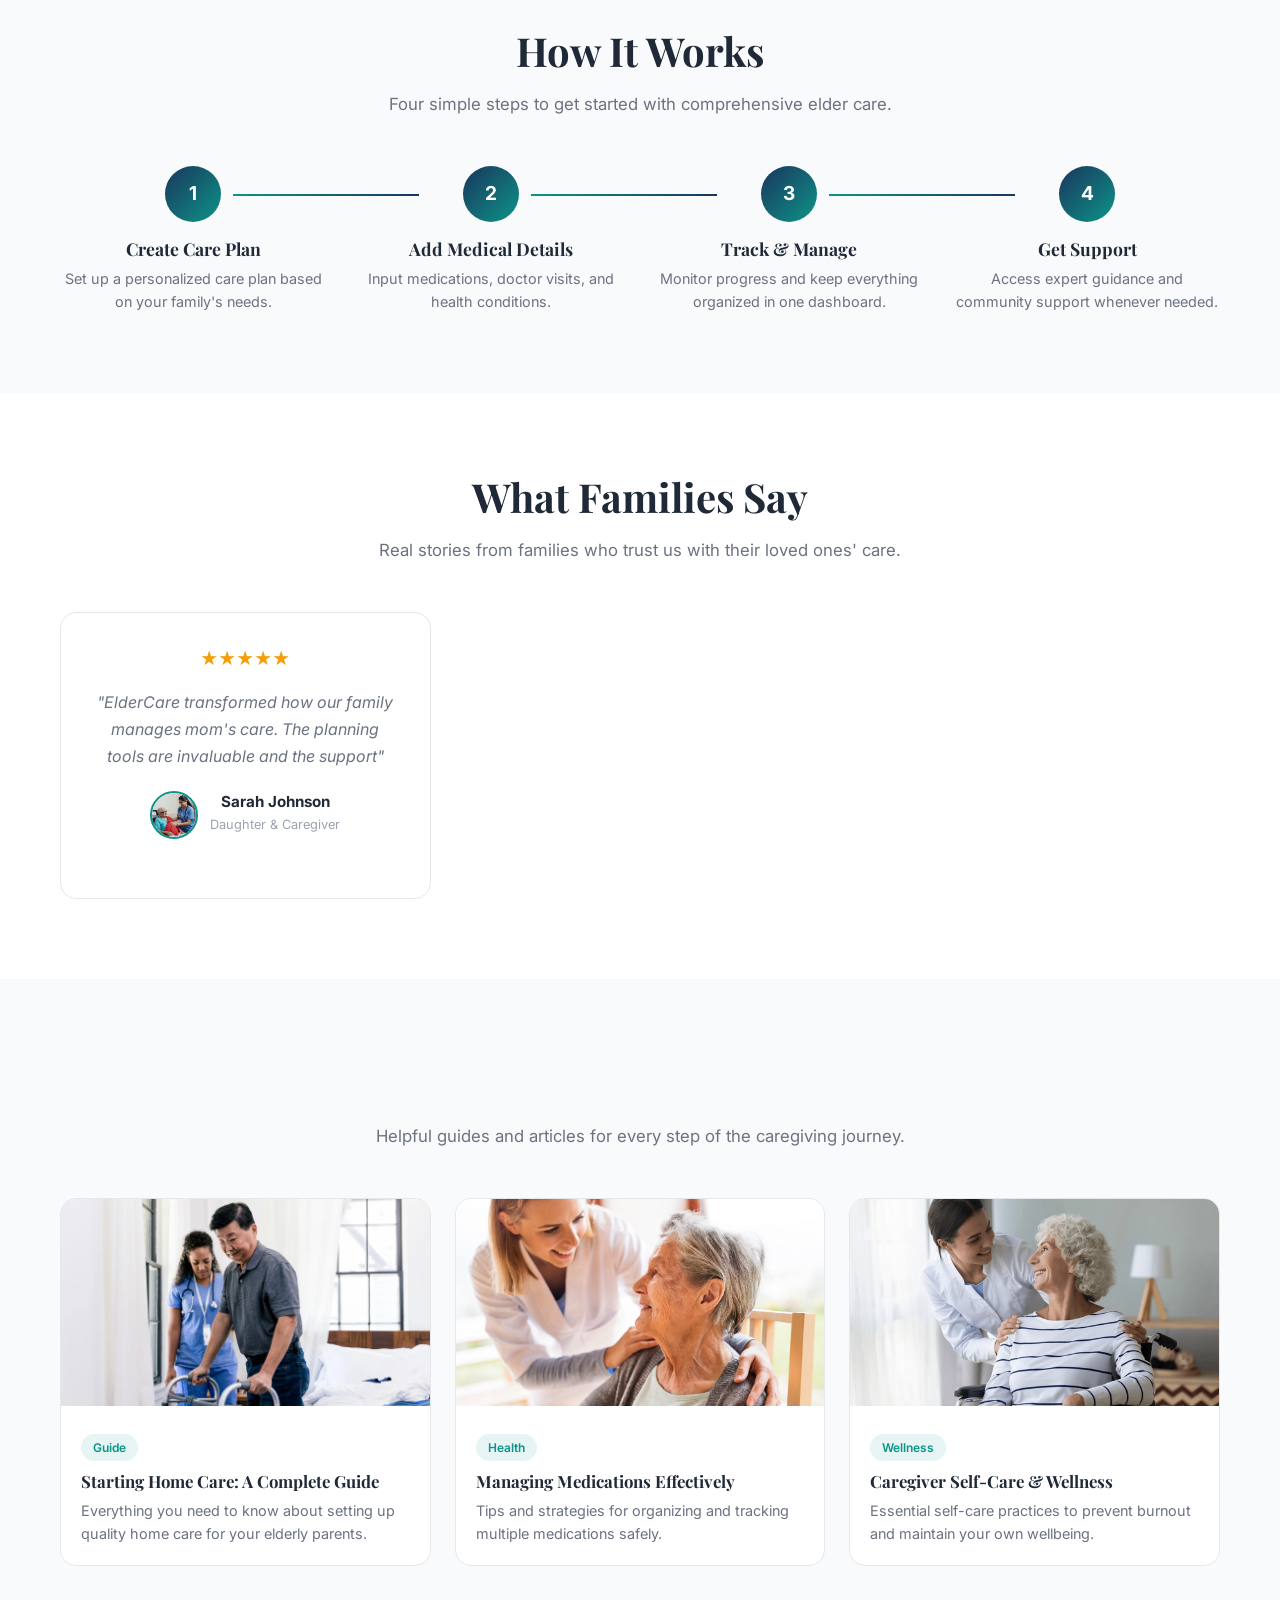
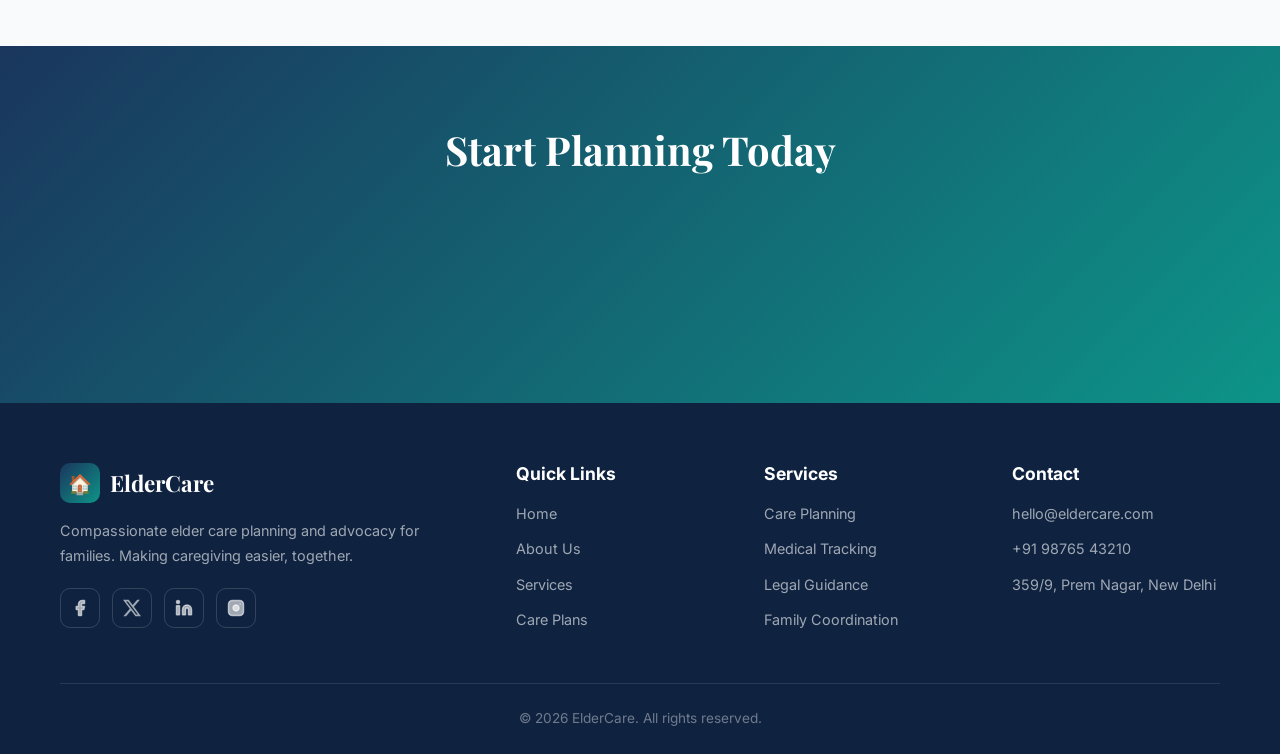
==== commit 3ae81848: "dv" ====
--- a/index.html
+++ b/index.html
@@ -137,7 +137,7 @@
         <div class="testimonial-card animate">
           <div class="stars">★★★★★</div>
           <blockquote>"ElderCare transformed how our family manages mom's care. The planning tools are invaluable and
-            the support team is amazing."</blockquote>
+            the support"</blockquote>
           <div class="author">
             <img src="IMG/WhatsApp Image 2026-03-31 at 3.11.33 PM (1).jpeg" alt="Sarah" class="avatar">
             <div class="author-info">
@@ -149,7 +149,7 @@
         <div class="testimonial-card animate">
           <div class="stars">★★★★★</div>
           <blockquote>"The medical tracking feature saved us during an emergency. Having all records accessible made a
-            critical difference for dad."</blockquote>
+            critical difference.</blockquote>
           <div class="author">
             <img src="IMG/WhatsApp Image 2026-03-31 at 3.11.34 PM.jpeg" alt="Michael" class="avatar">
             <div class="author-info">
--- a/styles.css
+++ b/styles.css
@@ -67,7 +67,7 @@
 .text-gradient { background:linear-gradient(135deg,var(--primary),var(--secondary)); -webkit-background-clip:text; -webkit-text-fill-color:transparent; background-clip:text; }
 
 /* ===== BUTTONS ===== */
-.btn { display:inline-flex; align-items:center; justify-content:center; gap:8px; padding:14px 32px; border-radius:50px; font-family:var(--font); font-size:.95rem; font-weight:600; border:none; cursor:pointer; transition:all var(--transition); text-decoration:none; }
+.btn { display:inline-flex; align-items:center; justify-content:center; gap:8px; padding:14px 32px; border-radius:50px; font-family:var(--font); font-size:.95rem; font-weight:600; border:none; cursor:pointer; transition:all var(--transition); text-decoration:none; line-height: 1.2; }
 .btn-primary { background:linear-gradient(135deg,var(--primary),var(--primary-light)); color:#fff; box-shadow:0 4px 14px rgba(26,54,93,.3); }
 .btn-primary:hover { transform:translateY(-2px); box-shadow:0 6px 20px rgba(26,54,93,.4); }
 .btn-secondary { background:transparent; color:var(--primary); border:2px solid var(--primary); }
@@ -81,7 +81,8 @@
 .btn-white { background:#fff; color:var(--primary); }
 .btn-white:hover { background:var(--primary); color:#fff; }
 .btn-outline-white { border:2px solid #fff; color:#fff; background:transparent; }
-.btn-outline-white:hover { background:#fff; color:var(--primary); }
+.btn-sm { padding: 8px 16px; font-size: 0.8rem; }
+.btn-xs { padding: 4px 12px; font-size: 0.7rem; }
 
 /* ===== HEADER ===== */
 .header { position:fixed; top:0; left:0; right:0; z-index:1000; padding:16px 0; transition:all var(--transition); backdrop-filter:blur(20px); background:var(--primary-dark); border-bottom:1px solid rgba(255,255,255,0.1); }
@@ -93,18 +94,17 @@
 .nav { display:flex; align-items:center; gap:4px; }
 .nav a { padding:8px 16px; border-radius:8px; font-size:.85rem; font-weight:600; color:rgba(255,255,255,0.8); transition:all var(--transition); white-space:nowrap; }
 .nav a:hover, .nav a.active { color:#fff; background:rgba(255,255,255,0.1); }
-.hamburger { display:none; flex-direction:column; gap:6px; cursor:pointer; background:none; border:none; padding:4px; }
-.hamburger span { width:28px; height:3px; background:#fff; border-radius:4px; transition:all var(--transition); }
+/* ===== HAMBURGER ===== */
+.hamburger { display:none; flex-direction:column; gap:5px; cursor:pointer; padding:8px; }
+.hamburger span { width:24px; height:2px; background:#fff; border-radius:2px; transition:all var(--transition); }
 .mobile-cta { display:none; }
 .header-actions { display:flex; align-items:center; gap:12px; }
 .header-cta { display:flex; gap:10px; }
 .header-cta .btn { padding:10px 24px; font-size:.85rem; background:var(--secondary); border:none; color:#fff; }
 .header-cta .btn:hover { background:var(--secondary-light); transform:translateY(-2px); }
-.icon-btn { width:40px; height:40px; border-radius:10px; border:1px solid var(--border); background:var(--bg-card); display:flex; align-items:center; justify-content:center; cursor:pointer; transition:all var(--transition); color:var(--text); font-size:1.1rem; }
+.icon-btn { width:40px; height:40px; border-radius:10px; border:1px solid var(--border); background:var(--bg-card); display:inline-flex; align-items:center; justify-content:center; cursor:pointer; transition:all var(--transition); color:var(--text); font-size:1.1rem; line-height: 0; padding: 0; }
 .icon-btn:hover { border-color:var(--secondary); color:var(--secondary); transform:scale(1.05); }
 .nav-actions-mobile { display:none; }
-.hamburger { display:none; flex-direction:column; gap:5px; cursor:pointer; padding:8px; }
-.hamburger span { width:24px; height:2px; background:var(--text); border-radius:2px; transition:all var(--transition); }
 .hamburger.active span:nth-child(1) { transform:rotate(45deg) translate(5px,5px); }
 .hamburger.active span:nth-child(2) { opacity:0; }
 .hamburger.active span:nth-child(3) { transform:rotate(-45deg) translate(5px,-5px); }
@@ -243,18 +243,18 @@
 .divider { display:flex; align-items:center; gap:16px; margin:24px 0; color:var(--text-muted); font-size:.85rem; }
 .divider::before, .divider::after { content:''; flex:1; height:1px; background:var(--border); }
 .social-btns { display:flex; gap:12px; }
-.social-btn { flex:1; display:flex; align-items:center; justify-content:center; gap:10px; padding:12px; border:1px solid var(--border); border-radius:var(--radius); background:var(--bg-card); color:var(--text); font-weight:500; font-size:.9rem; cursor:pointer; transition:all var(--transition); }
+.social-btn { flex:1; display:inline-flex; align-items:center; justify-content:center; gap:10px; padding:12px; border:1px solid var(--border); border-radius:var(--radius); background:var(--bg-card); color:var(--text); font-weight:500; font-size:.9rem; cursor:pointer; transition:all var(--transition); line-height: 1; }
 .social-btn:hover { border-color:var(--secondary); background:var(--bg-card-hover); }
 .social-btn svg { width:20px; height:20px; }
 
 /* ===== AUTH PAGES ===== */
 .auth-page { min-height:100vh; display:flex; align-items:center; justify-content:center; background:var(--bg-alt); padding:20px; }
-.auth-card { background:var(--bg-card); border:1px solid var(--border); border-radius:var(--radius-xl); padding:48px 40px; width:100%; max-width:440px; box-shadow:var(--shadow-xl); }
-.auth-logo { text-align:center; margin-bottom:32px; display: flex; flex-direction: column; align-items: center; }
-.auth-logo .logo { display: inline-flex !important; align-items: center; gap: 10px; margin-bottom:12px; text-decoration: none; color: var(--primary) !important; }
-[data-theme="dark"] .auth-logo .logo { color: var(--text); }
+.auth-card { background:var(--bg-card); border:1px solid var(--border); border-radius:var(--radius-xl); padding:48px 40px; width:100%; max-width:440px; box-shadow:var(--shadow-xl); overflow: hidden; position: relative; }
+.auth-logo { text-align:center; margin: -48px -40px 32px; padding: 48px 40px 32px; background: var(--primary-dark); display: flex; flex-direction: column; align-items: center; }
+.auth-logo .logo { display: inline-flex !important; align-items: center; gap: 10px; margin-bottom:12px; text-decoration: none; color: #fff !important; }
 .auth-logo .logo-icon { width: 56px; height: 56px; font-size: 1.8rem; display: flex; align-items: center; justify-content: center; margin: 0; }
-.auth-logo h2 { font-size:1.3rem; margin-top: 0; }
+.auth-logo h2 { font-size:1.3rem; margin-top: 0; color: #fff; }
+.auth-logo p { color: rgba(255,255,255,0.7) !important; font-size: 0.9rem; margin-top: 4px; text-align: center; }
 .auth-footer { text-align:center; margin-top:24px; font-size:.9rem; color:var(--text-secondary); }
 .auth-footer a { color:var(--secondary); font-weight:600; }
 
@@ -454,6 +454,33 @@
   .footer-social { justify-content: center; }
   .footer-links li { display: block; margin: 0 0 8px; }
   .mock-cards { grid-template-columns:1fr; }
+
+  /* Dashboard Mobile Optimization */
+  .dash-main { margin-left:0; width:100%; }
+  .sidebar { transform:translateX(-100%); width: 280px; box-shadow: 20px 0 50px rgba(0,0,0,0.2); }
+  .sidebar.open { transform:translateX(0); }
+  .sidebar.open ~ .dash-main { overflow: hidden; height: 100vh; }
+  
+  .dash-cards { grid-template-columns:1fr !important; max-width:500px; margin:0 auto 24px; text-align:center; }
+  .dash-card { text-align:center; display: flex; flex-direction: column; align-items: center; justify-content: center; }
+  .dash-section { text-align:center; max-width: 600px; margin: 0 auto 24px; width: 100%; }
+  .dash-section h3 { text-align: center; }
+  
+  .grid-2, .grid-3 { grid-template-columns:1fr !important; max-width:600px; margin:0 auto; gap:20px; }
+  .activity-item { justify-content:center; text-align:center; flex-direction: column; gap: 8px; }
+  .activity-dot { margin: 0 auto; }
+  
+  .topbar { padding:16px; justify-content: center; position: relative; gap: 12px; }
+  .topbar .sidebar-toggle { position: absolute; left: 16px; top: 50%; transform: translateY(-50%); display: flex !important; }
+  .topbar-title { font-size: 1.1rem; text-align: center; }
+  .topbar-actions { position: absolute; right: 16px; top: 50%; transform: translateY(-50%); }
+  
+  .dash-content { padding:16px; display: flex; flex-direction: column; align-items: center; }
+  .dash-section-content { width: 100%; max-width: 800px; margin: 0 auto; }
+  
+  .table-wrap { overflow-x: auto; width: 100%; background: var(--bg-card); padding: 10px; border-radius: var(--radius); }
+  .dash-table { min-width: 600px; }
+  
   .sidebar { transform:translateX(-100%); }
   .sidebar.open { transform:translateX(0); }
   .dash-main { margin-left:0; }
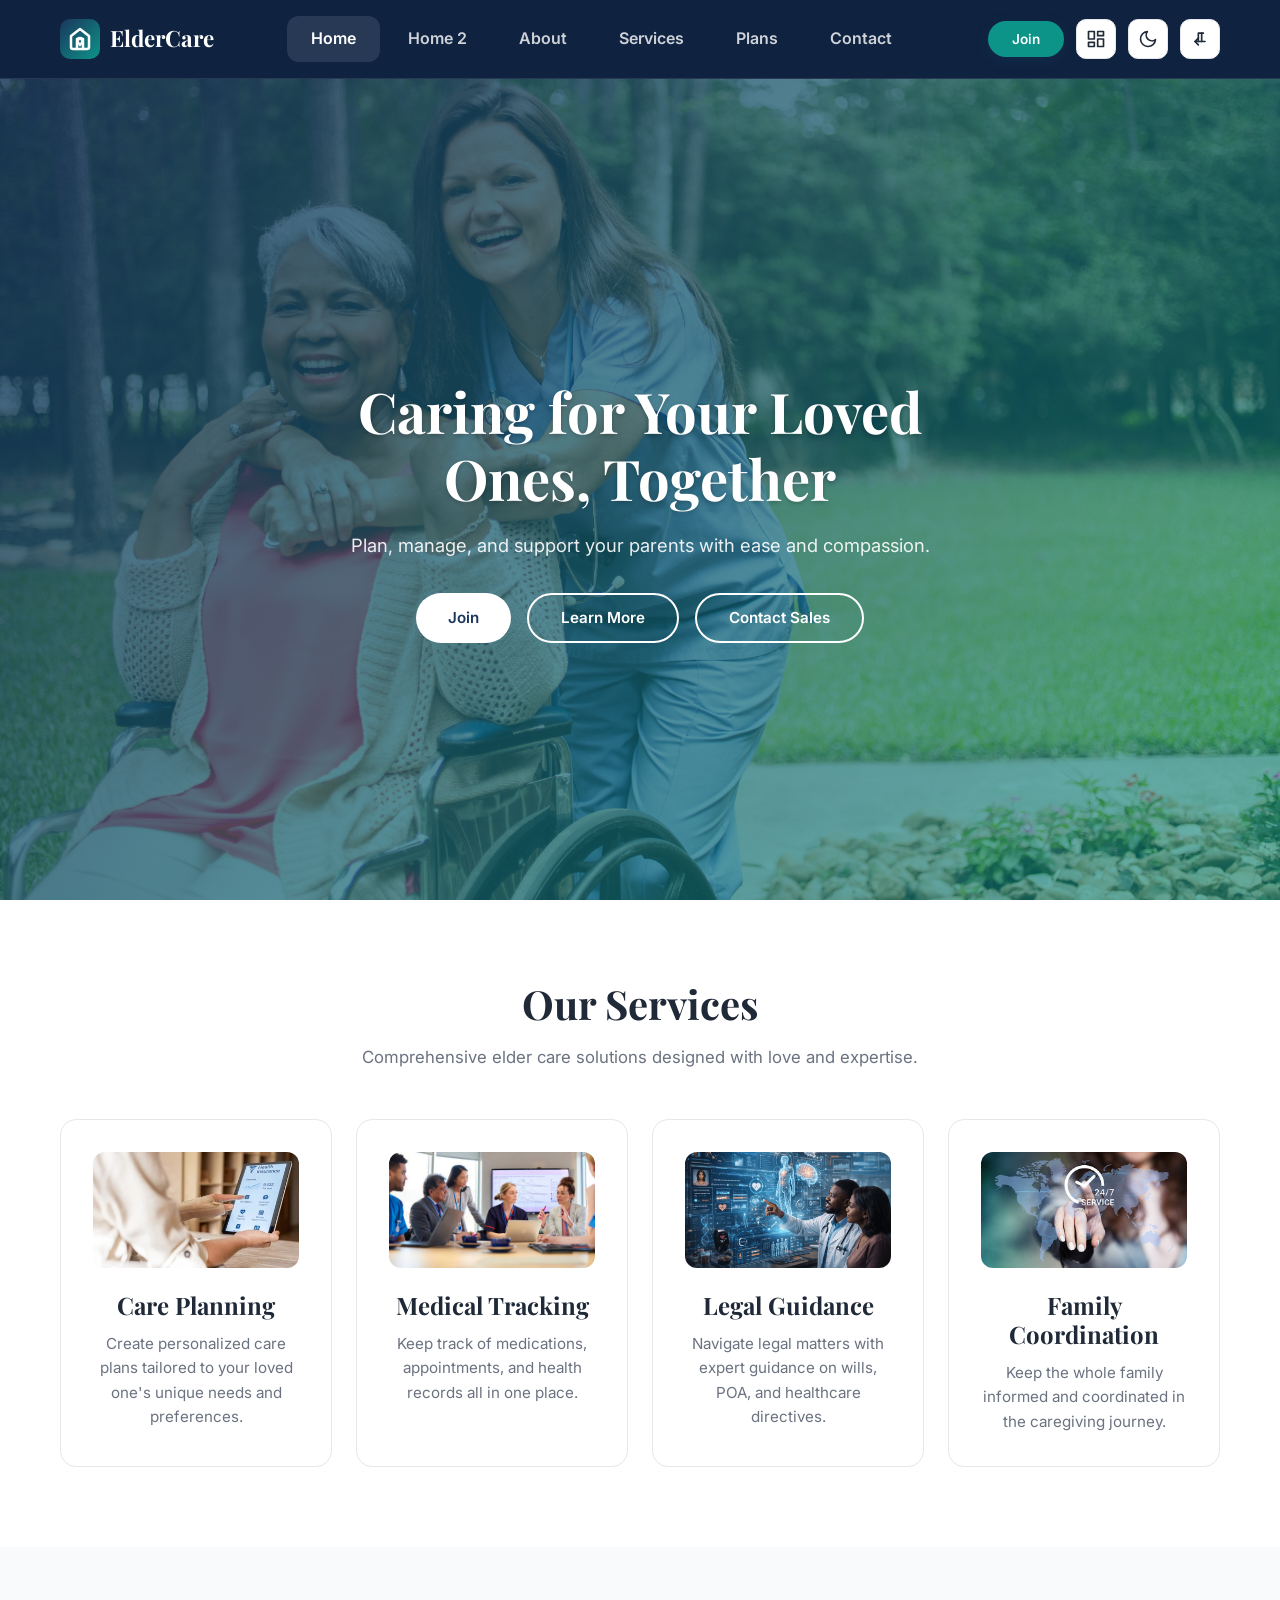
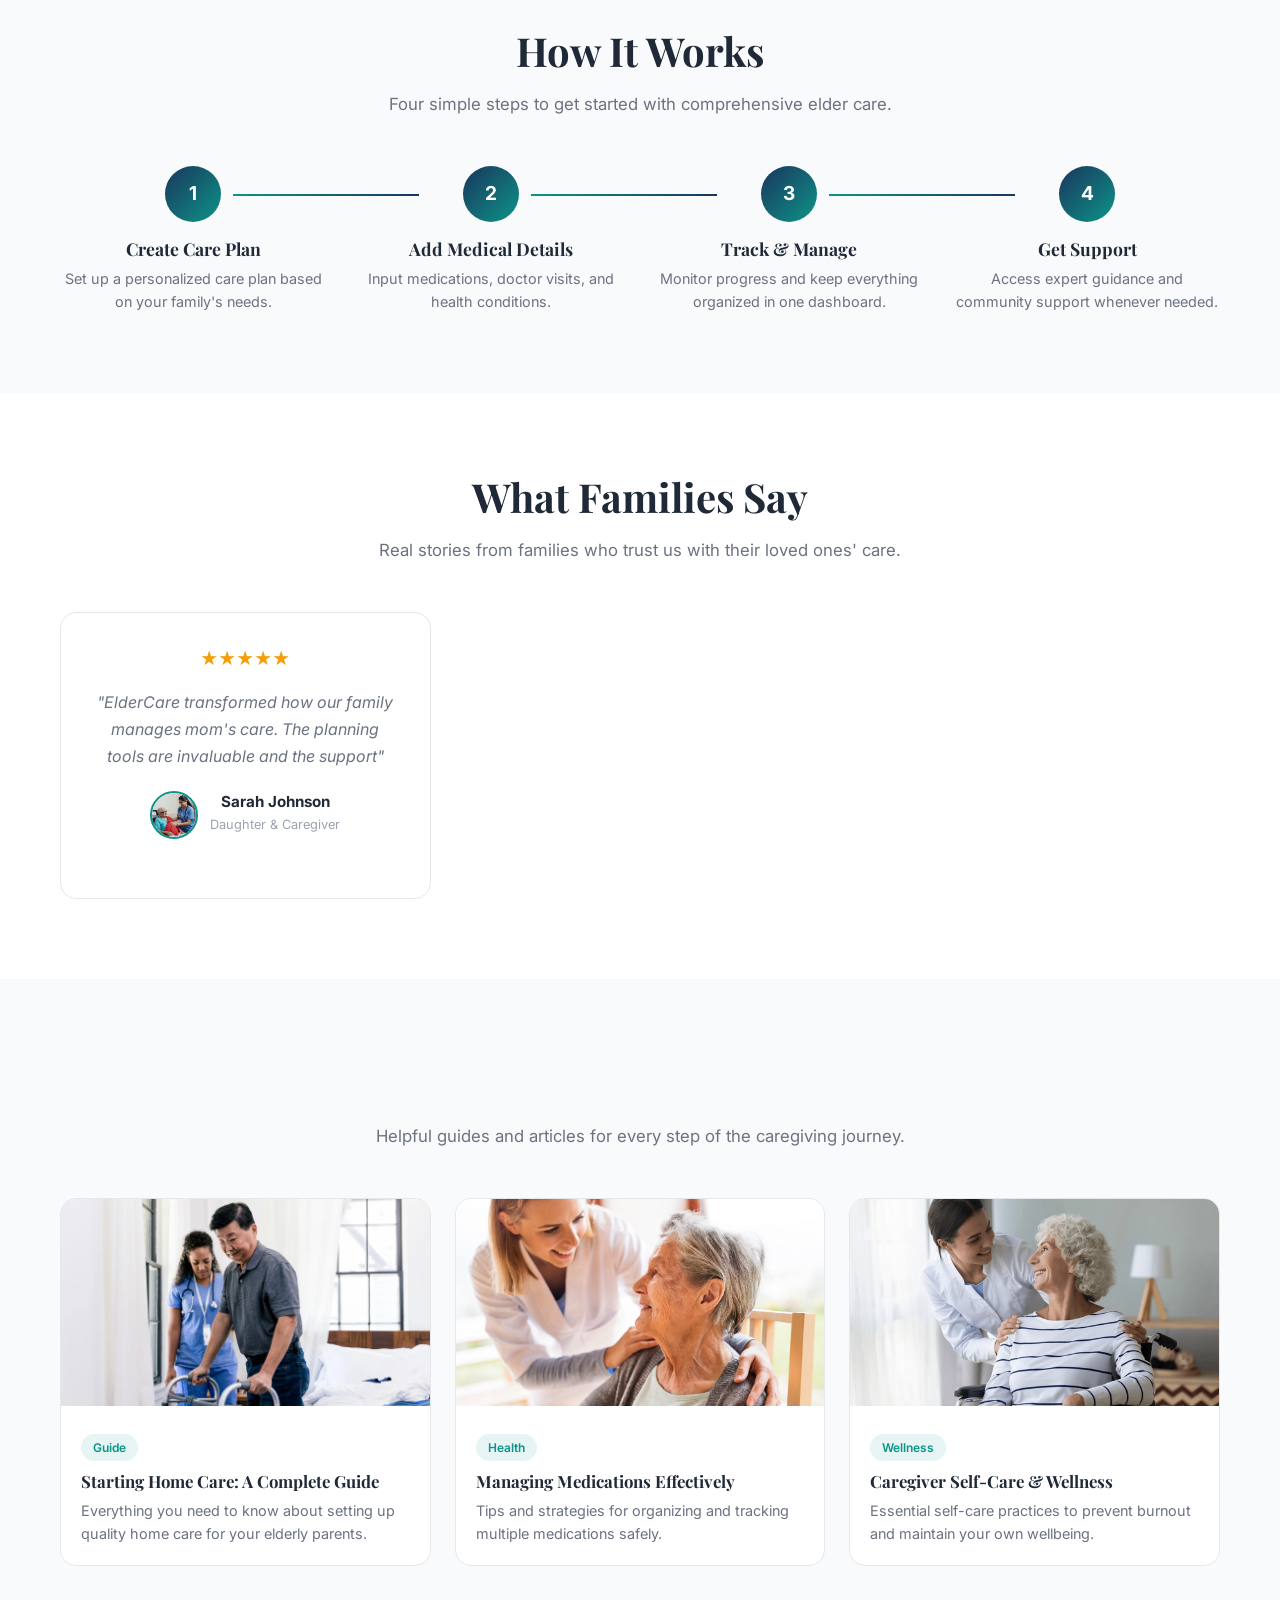
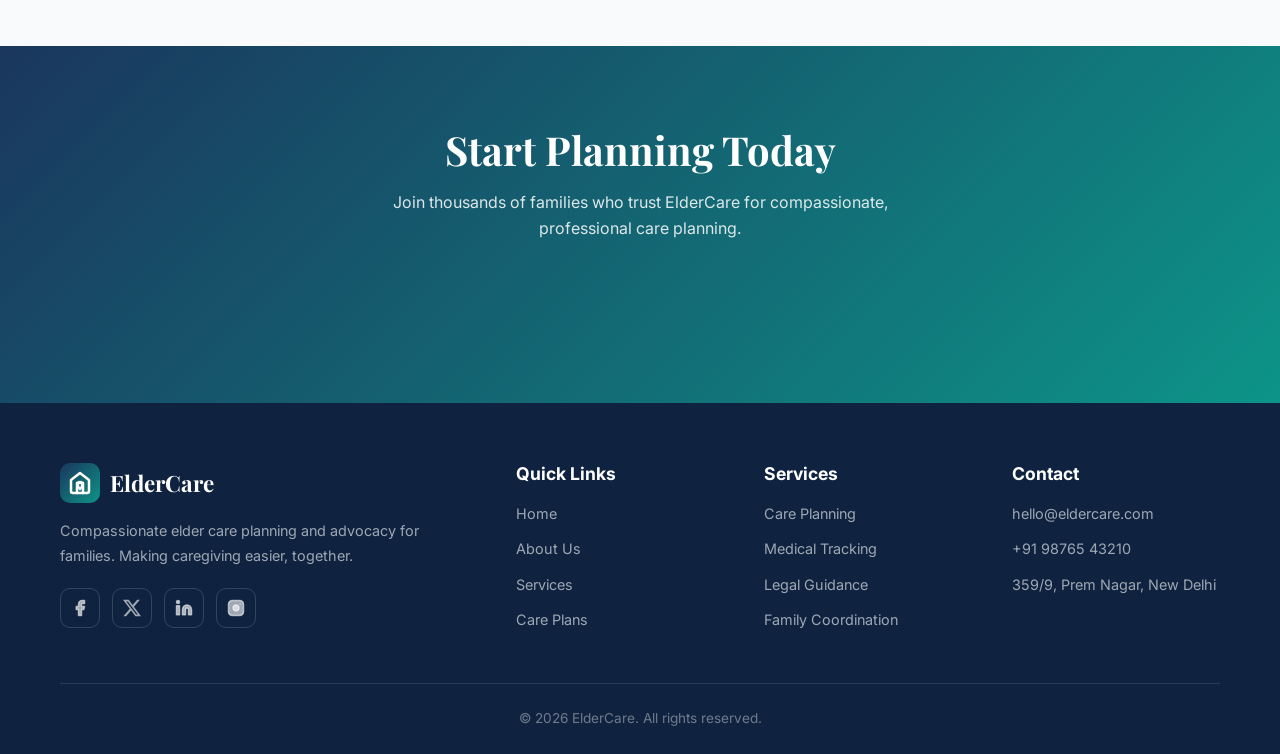
==== commit 637b3261: "CCC" ====
--- a/index.html
+++ b/index.html
@@ -17,22 +17,38 @@
   <header class="header" id="header">
     <div class="container">
       <a href="index.html" class="logo">
-        <div class="logo-icon">🏠</div>
+        <div class="logo-icon">
+          <svg viewBox="0 0 24 24" width="24" height="24" stroke="currentColor" stroke-width="2.5" fill="none" stroke-linecap="round" stroke-linejoin="round"><path d="M3 9l9-7 9 7v11a2 2 0 0 1-2 2H5a2 2 0 0 1-2-2z"></path><path d="M9 22V12h6v10"></path><path d="M12 11a2.5 2.5 0 0 1 2.5 2.5c0 2.5-2.5 4.5-2.5 4.5s-2.5-2-2.5-4.5A2.5 2.5 0 0 1 12 11z"></path></svg>
+        </div>
         ElderCare
       </a>
       <nav class="nav" id="nav">
         <a href="index.html" class="active">Home</a>
         <a href="home2.html">Home 2</a>
+        <a href="about.html">About</a>
         <a href="services.html">Services</a>
         <a href="care-plans.html">Plans</a>
-        <a href="about.html">About</a>
         <a href="contact.html">Contact</a>
         <div class="mobile-cta">
           <a href="register.html" class="btn btn-primary">Join</a>
         </div>
+        <div class="mobile-dashboard-links">
+          <a href="user-dashboard.html" class="mobile-dash-link">
+            <svg viewBox="0 0 24 24" width="16" height="16" stroke="currentColor" stroke-width="2" fill="none" stroke-linecap="round" stroke-linejoin="round"><path d="M20 21v-2a4 4 0 0 0-4-4H8a4 4 0 0 0-4 4v2"></path><circle cx="12" cy="7" r="4"></circle></svg>
+            User Dashboard
+          </a>
+          <a href="admin-dashboard.html" class="mobile-dash-link">
+            <svg viewBox="0 0 24 24" width="16" height="16" stroke="currentColor" stroke-width="2" fill="none" stroke-linecap="round" stroke-linejoin="round"><path d="M12 22s8-4 8-10V5l-8-3-8 3v7c0 6 8 10 8 10z"></path></svg>
+            Admin Dashboard
+          </a>
+        </div>
         <div class="nav-actions-mobile">
-          <button class="icon-btn dark-toggle" title="Toggle Dark Mode">🌙</button>
-          <button class="icon-btn rtl-toggle" title="Toggle RTL">🌐</button>
+          <button class="icon-btn dark-toggle" title="Toggle Dark Mode">
+            <svg viewBox="0 0 24 24" width="20" height="20" stroke="currentColor" stroke-width="2" fill="none" stroke-linecap="round" stroke-linejoin="round"><path d="M21 12.79A9 9 0 1 1 11.21 3 7 7 0 0 0 21 12.79z"></path></svg>
+          </button>
+          <button class="icon-btn rtl-toggle" title="Toggle RTL">
+            <svg viewBox="0 0 24 24" width="20" height="20" stroke="currentColor" stroke-width="2" fill="none" stroke-linecap="round" stroke-linejoin="round"><path d="M10 15V5H16"></path><path d="M14 15V5"></path><path d="M10 19l-4-4 4-4"></path><path d="M6 15h12"></path></svg>
+          </button>
         </div>
       </nav>
       <div class="header-actions">
@@ -40,14 +56,20 @@
           <a href="register.html" class="btn btn-primary">Join</a>
         </div>
         <div class="dropdown dashboard-dropdown">
-          <button class="icon-btn" title="Dashboards">📊</button>
+          <button class="icon-btn" title="Dashboards">
+            <svg viewBox="0 0 24 24" width="20" height="20" stroke="currentColor" stroke-width="2" fill="none" stroke-linecap="round" stroke-linejoin="round"><rect x="3" y="3" width="7" height="9"></rect><rect x="14" y="3" width="7" height="5"></rect><rect x="14" y="12" width="7" height="9"></rect><rect x="3" y="16" width="7" height="5"></rect></svg>
+          </button>
           <div class="dropdown-menu">
-            <a href="user-dashboard.html">👤 User Dashboard</a>
-            <a href="admin-dashboard.html">🛡️ Admin Dashboard</a>
-          </div>
-        </div>
-        <button class="icon-btn dark-toggle" title="Toggle Dark Mode">🌙</button>
-        <button class="icon-btn rtl-toggle" title="Toggle RTL">🌐</button>
+            <a href="user-dashboard.html"><svg viewBox="0 0 24 24" width="14" height="14" stroke="currentColor" stroke-width="2" fill="none" stroke-linecap="round" stroke-linejoin="round" style="display:inline;vertical-align:middle;margin-right:6px"><path d="M20 21v-2a4 4 0 0 0-4-4H8a4 4 0 0 0-4 4v2"></path><circle cx="12" cy="7" r="4"></circle></svg> User Dashboard</a>
+            <a href="admin-dashboard.html"><svg viewBox="0 0 24 24" width="14" height="14" stroke="currentColor" stroke-width="2" fill="none" stroke-linecap="round" stroke-linejoin="round" style="display:inline;vertical-align:middle;margin-right:6px"><path d="M12 22s8-4 8-10V5l-8-3-8 3v7c0 6 8 10 8 10z"></path></svg> Admin Dashboard</a>
+          </div>
+        </div>
+        <button class="icon-btn dark-toggle" title="Toggle Dark Mode">
+          <svg viewBox="0 0 24 24" width="20" height="20" stroke="currentColor" stroke-width="2" fill="none" stroke-linecap="round" stroke-linejoin="round"><path d="M21 12.79A9 9 0 1 1 11.21 3 7 7 0 0 0 21 12.79z"></path></svg>
+        </button>
+        <button class="icon-btn rtl-toggle" title="Toggle RTL">
+          <svg viewBox="0 0 24 24" width="20" height="20" stroke="currentColor" stroke-width="2" fill="none" stroke-linecap="round" stroke-linejoin="round"><path d="M10 15V5H16"></path><path d="M14 15V5"></path><path d="M10 19l-4-4 4-4"></path><path d="M6 15h12"></path></svg>
+        </button>
         <div class="hamburger" id="hamburger">
           <span></span><span></span><span></span>
         </div>
@@ -227,7 +249,9 @@
       <div class="footer-grid">
         <div>
           <div class="logo" style="margin-bottom:16px;">
-            <div class="logo-icon">🏠</div>
+            <div class="logo-icon">
+              <svg viewBox="0 0 24 24" width="24" height="24" stroke="currentColor" stroke-width="2.5" fill="none" stroke-linecap="round" stroke-linejoin="round"><path d="M3 9l9-7 9 7v11a2 2 0 0 1-2 2H5a2 2 0 0 1-2-2z"></path><path d="M9 22V12h6v10"></path><path d="M12 11a2.5 2.5 0 0 1 2.5 2.5c0 2.5-2.5 4.5-2.5 4.5s-2.5-2-2.5-4.5A2.5 2.5 0 0 1 12 11z"></path></svg>
+            </div>
             ElderCare
           </div>
           <p>Compassionate elder care planning and advocacy for families. Making caregiving easier, together.</p>
--- a/styles.css
+++ b/styles.css
@@ -31,19 +31,19 @@
 }
 
 [data-theme="dark"] {
-  --bg: #0F172A;
-  --bg-alt: #111827;
-  --bg-card: #1F2937;
-  --bg-card-hover: #374151;
-  --text: #E5E7EB;
-  --text-secondary: #9CA3AF;
-  --text-muted: #6B7280;
-  --border: #374151;
-  --shadow: 0 4px 6px -1px rgba(0,0,0,.3);
-  --shadow-lg: 0 10px 15px -3px rgba(0,0,0,.4);
-  --shadow-xl: 0 20px 25px -5px rgba(0,0,0,.5);
-  --glass: rgba(15,23,42,.7);
-  --glass-border: rgba(55,65,81,.5);
+  --bg: #000000;
+  --bg-alt: #0A0A0A;
+  --bg-card: #111111;
+  --bg-card-hover: #1A1A1A;
+  --text: #F1F5F9;
+  --text-secondary: #94A3B8;
+  --text-muted: #64748B;
+  --border: #222222;
+  --shadow: 0 4px 6px -1px rgba(0,0,0,.6);
+  --shadow-lg: 0 10px 15px -3px rgba(0,0,0,.7);
+  --shadow-xl: 0 20px 25px -5px rgba(0,0,0,.8);
+  --glass: rgba(0,0,0,.8);
+  --glass-border: rgba(255,255,255,.08);
 }
 
 *, *::before, *::after { margin:0; padding:0; box-sizing:border-box; }
@@ -105,6 +105,13 @@
 .icon-btn { width:40px; height:40px; border-radius:10px; border:1px solid var(--border); background:var(--bg-card); display:inline-flex; align-items:center; justify-content:center; cursor:pointer; transition:all var(--transition); color:var(--text); font-size:1.1rem; line-height: 0; padding: 0; }
 .icon-btn:hover { border-color:var(--secondary); color:var(--secondary); transform:scale(1.05); }
 .nav-actions-mobile { display:none; }
+
+/* ===== MOBILE DASHBOARD LINKS ===== */
+.mobile-dashboard-links { display:none; }
+.mobile-dashboard-links { width:100%; max-width:300px; border-top:1px solid rgba(255,255,255,0.1); padding-top:14px; margin-top:4px; display:none; flex-direction:column; gap:6px; }
+.mobile-dash-link { display:flex; align-items:center; gap:10px; padding:10px 16px; border-radius:var(--radius); font-size:.95rem; font-weight:600; color:rgba(255,255,255,0.8); transition:all var(--transition); width:100%; text-align:left; }
+.mobile-dash-link:hover { color:#fff; background:rgba(255,255,255,0.1); }
+.mobile-dash-link svg { flex-shrink:0; }
 .hamburger.active span:nth-child(1) { transform:rotate(45deg) translate(5px,5px); }
 .hamburger.active span:nth-child(2) { opacity:0; }
 .hamburger.active span:nth-child(3) { transform:rotate(-45deg) translate(5px,-5px); }
@@ -152,7 +159,7 @@
 [data-theme="dark"] .dropdown-menu a:hover { color: var(--secondary-light); }
 
 /* ===== HERO ===== */
-.hero { min-height:100vh; display:flex; align-items:center; position:relative; overflow:hidden; padding-top:80px; }
+.hero { min-height:100vh; display:flex; align-items:center; position:relative; overflow:hidden; padding-top:120px; }
 .hero-bg { position:absolute; inset:0; z-index:0; }
 .hero-bg img { width:100%; height:100%; object-fit:cover; }
 .hero-overlay { position:absolute; inset:0; background:linear-gradient(135deg,rgba(26,54,93,.85),rgba(13,148,136,.6)); z-index:1; }
@@ -419,6 +426,18 @@
 .team-card h3 { font-size:1.05rem; margin-bottom:4px; }
 .team-card span { font-size:.85rem; color:var(--text-muted); }
 
+/* ===== 1024px NAV FIX ===== */
+@media(max-width:1024px) and (min-width:992px) {
+  .header .container { gap:8px; }
+  .nav { gap:0px; }
+  .nav a { padding:7px 10px; font-size:.78rem; }
+  .logo { font-size:1.2rem; }
+  .logo-icon { width:34px; height:34px; }
+  .header-cta { display:none; }
+  .icon-btn { width:36px; height:36px; }
+  .header-actions { gap:8px; }
+}
+
 /* ===== RESPONSIVE ===== */
 @media(max-width:991px) {
   .grid-4, .team-grid { grid-template-columns:repeat(2,1fr); }
@@ -439,9 +458,11 @@
   .hamburger { display:flex; z-index:1001; }
   .header-actions .dark-toggle, .header-actions .rtl-toggle { display:none; }
   .header-cta { display:none; }
+  .dashboard-dropdown { display:none; }
   .nav .mobile-cta { display:flex; flex-direction:column; gap:10px; margin-top:12px; width:100%; max-width:300px; }
   .nav-actions-mobile { display:flex; gap:12px; margin-top:20px; padding-top:16px; border-top:1px solid var(--border); width:100%; max-width:300px; justify-content:center; }
   .nav-actions-mobile .icon-btn { width:48px; height:48px; font-size:1.3rem; }
+  .mobile-dashboard-links { display:flex; }
   
   .section { padding:60px 0; }
   .grid-3, .grid-4 { grid-template-columns:repeat(2,1fr); gap:20px; }
